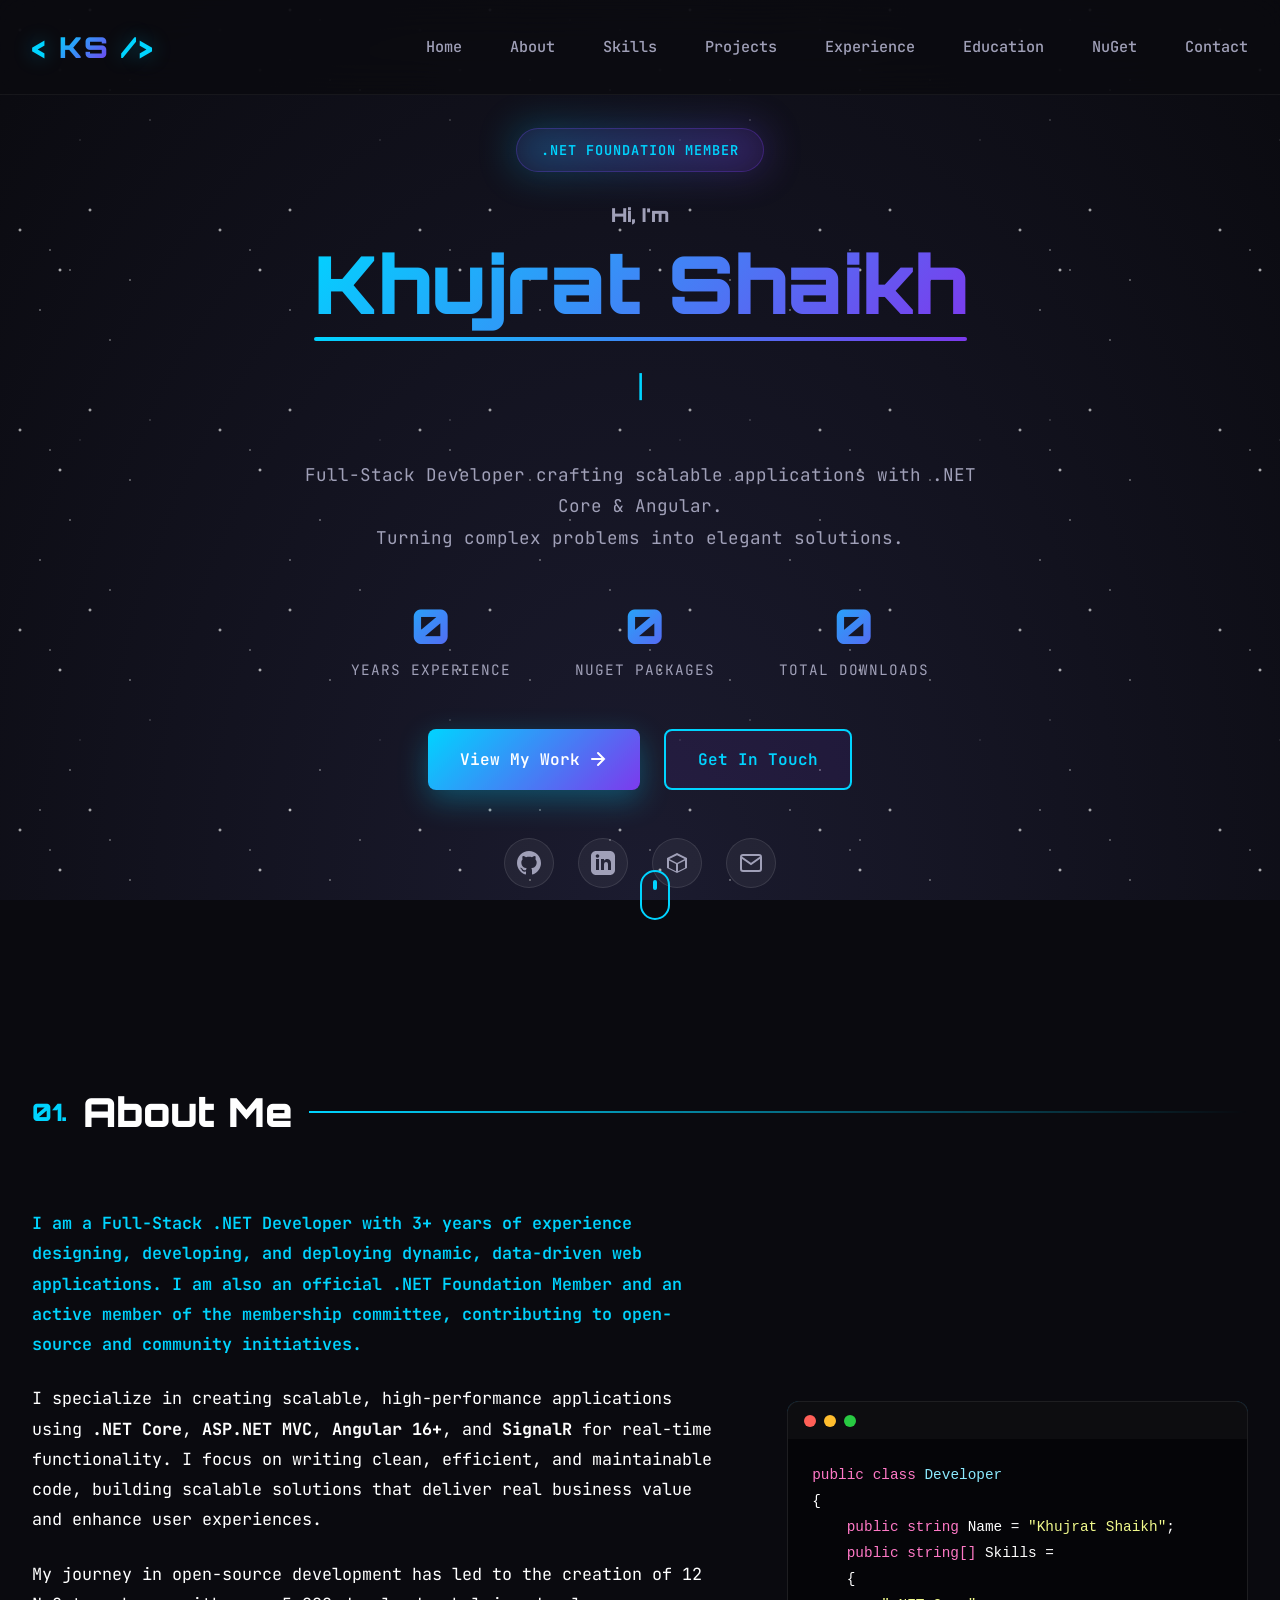
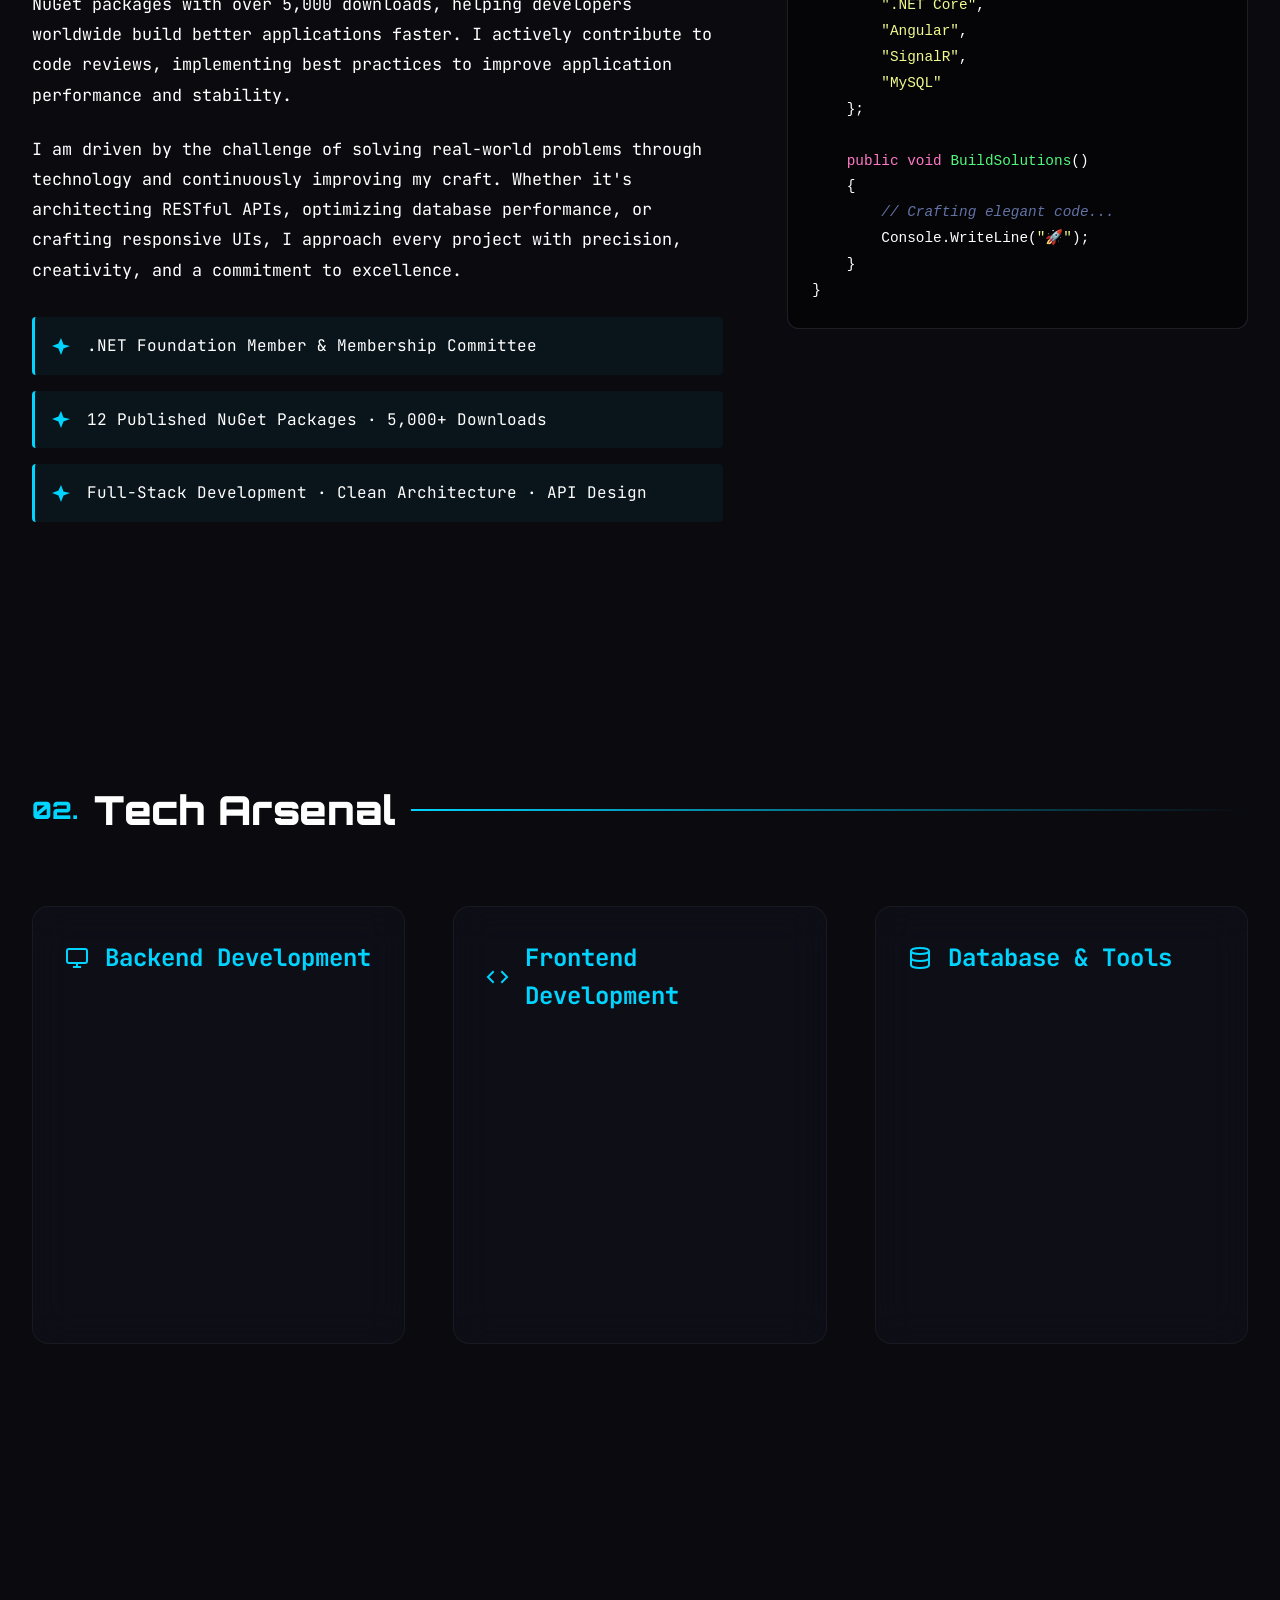
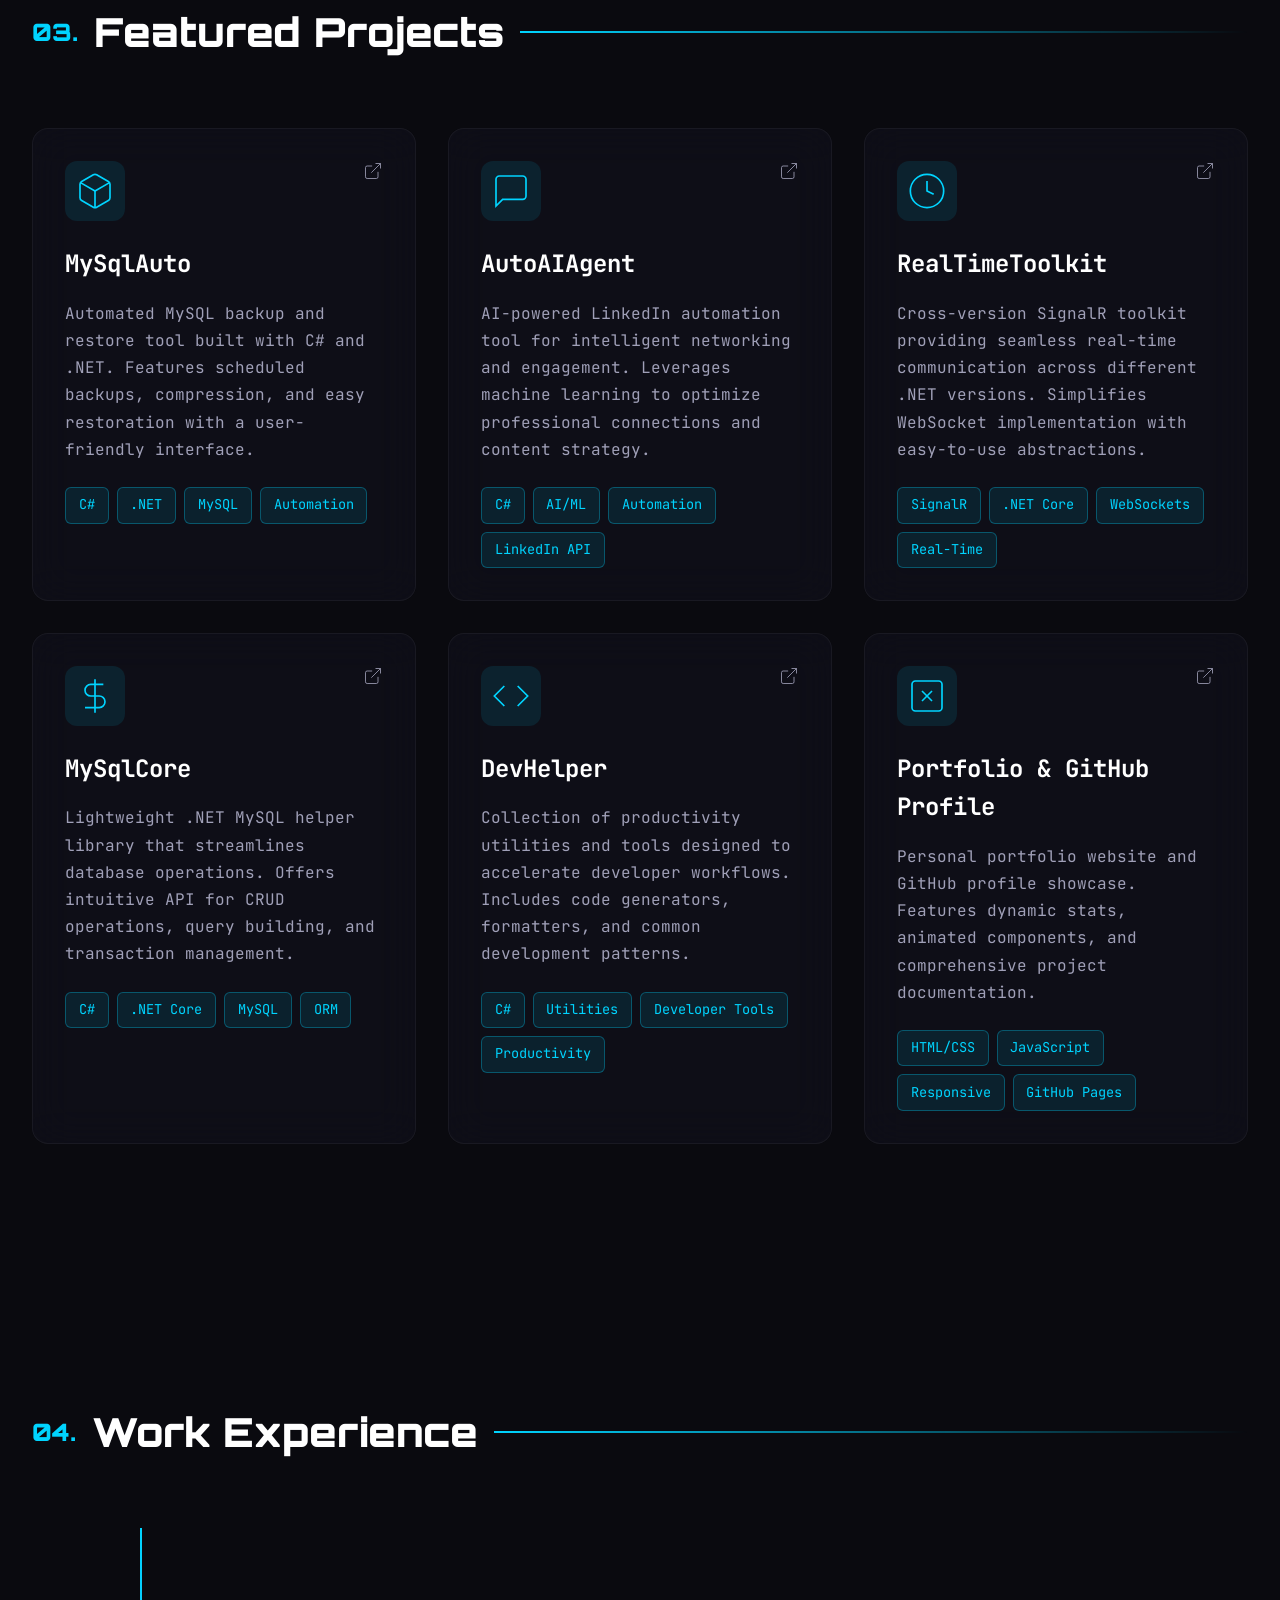
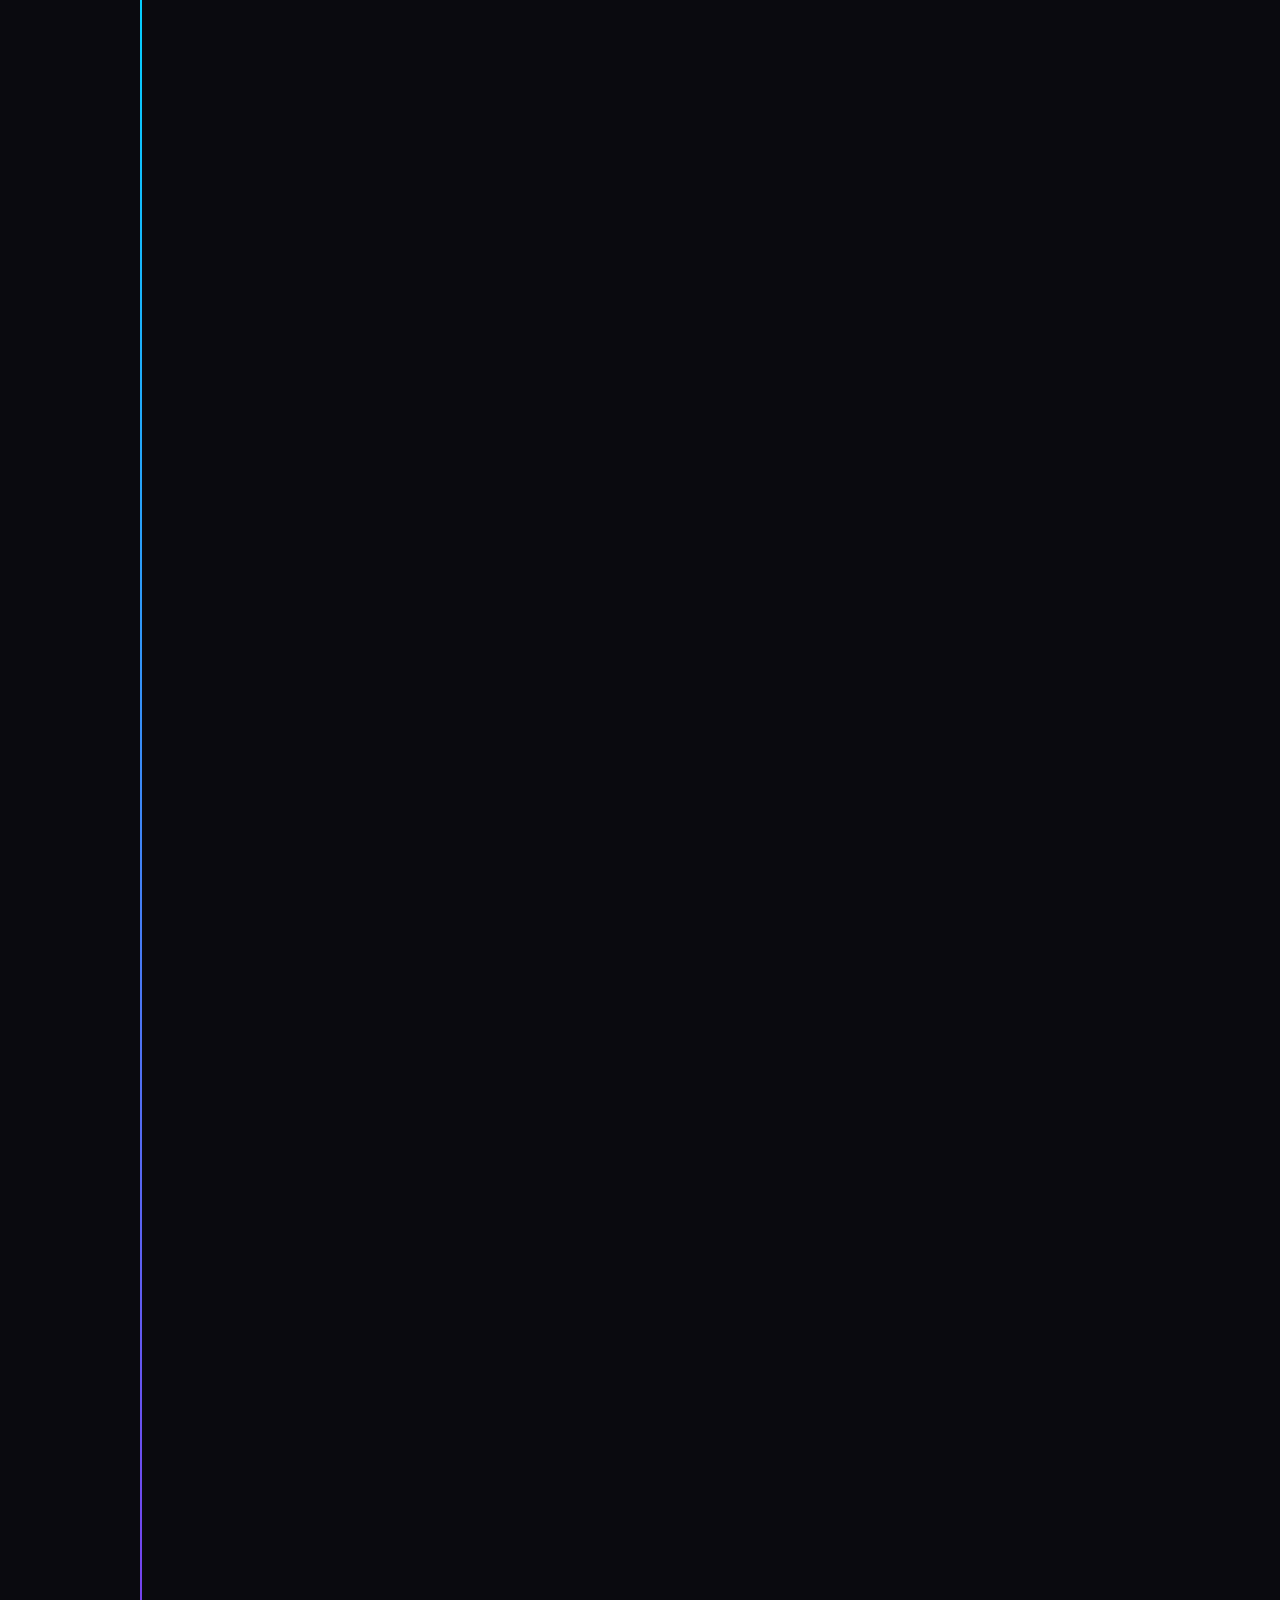
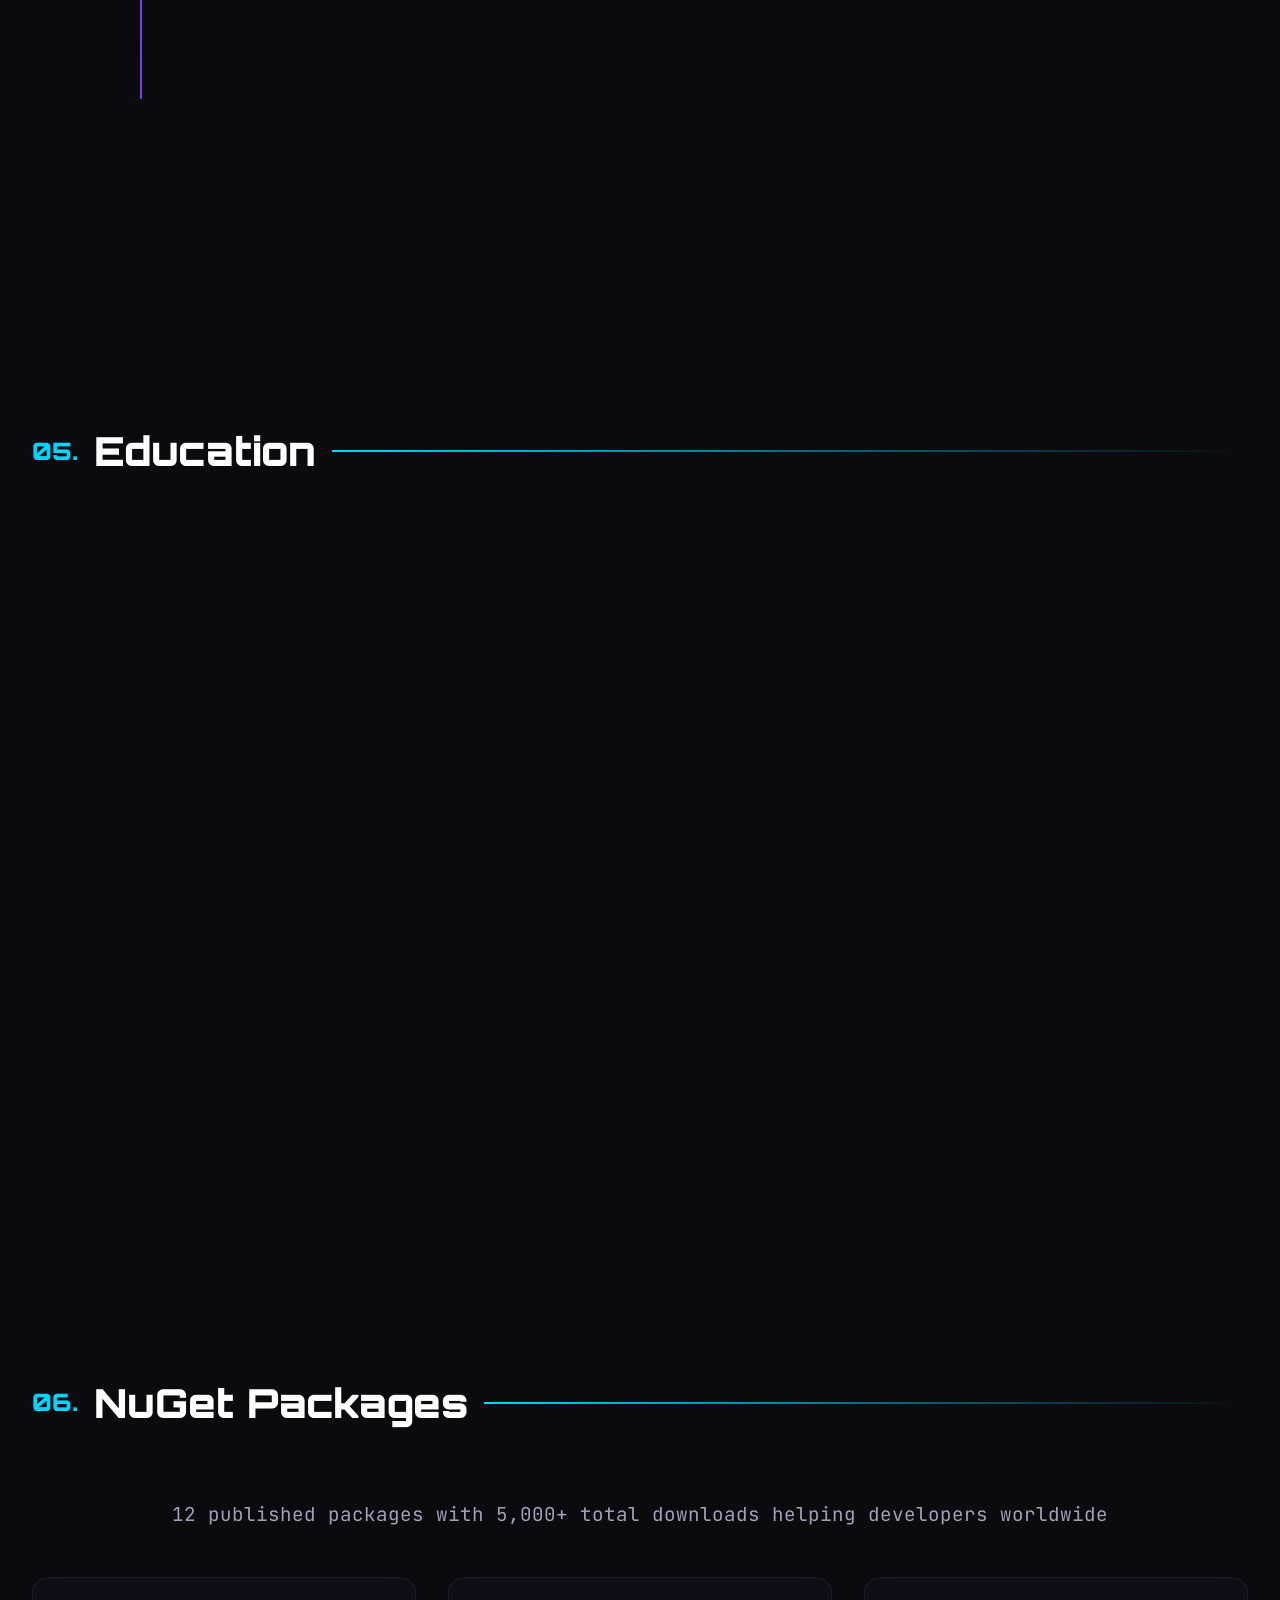
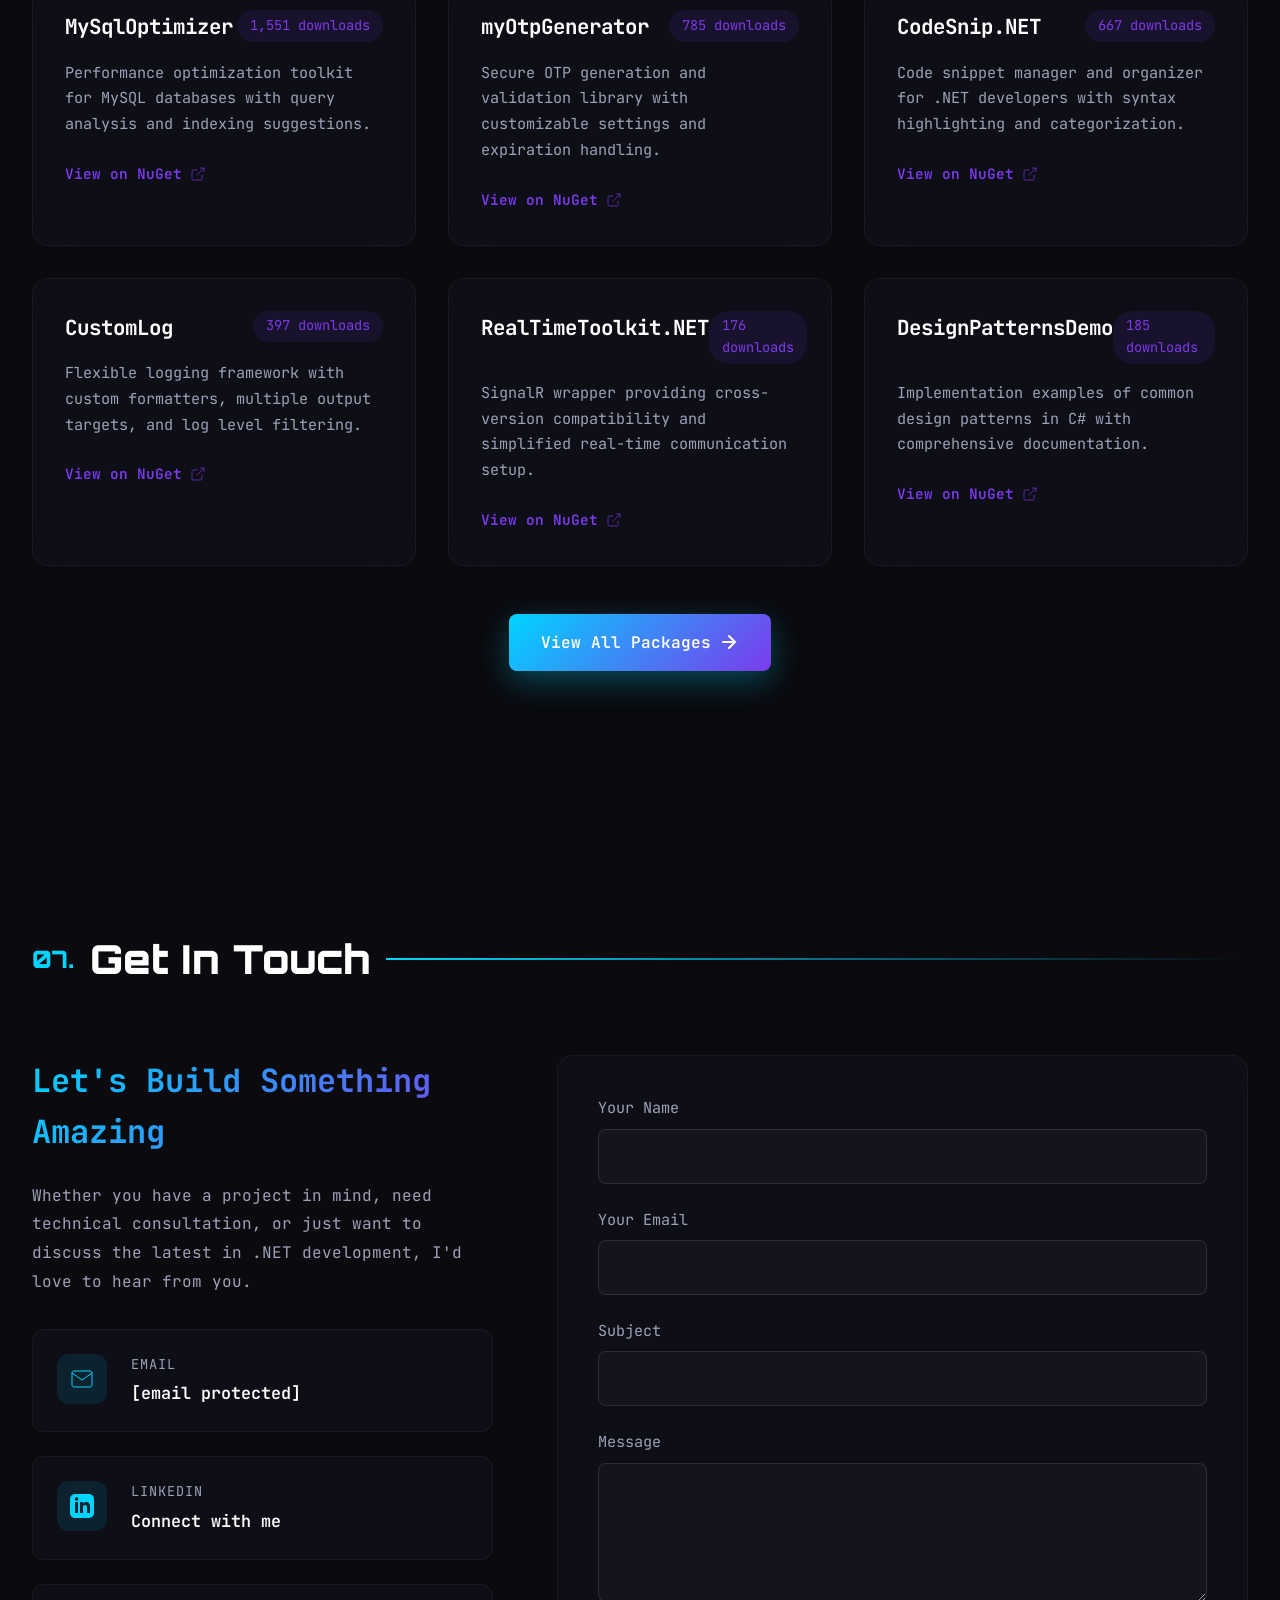
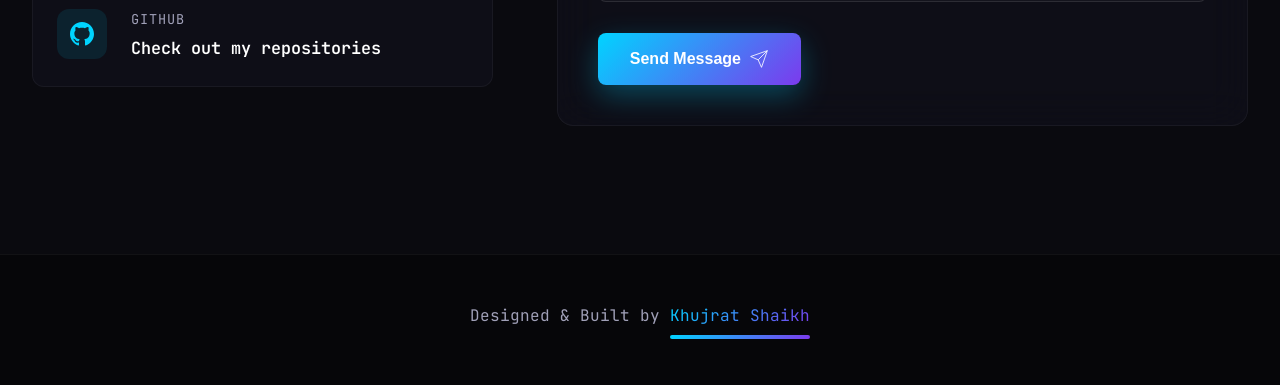
==== index.html @ cc2c8eae "Add files via upload" ====
<!DOCTYPE html>
<html lang="en">
<head>
    <meta charset="UTF-8">
    <meta name="viewport" content="width=device-width, initial-scale=1.0">
    <title>Khujrat Shaikh | .NET Full-Stack Developer</title>
    <meta name="description" content="Official .NET Foundation Member | Full-Stack Developer specializing in .NET Core, Angular, and Real-Time Applications">
    <link rel="preconnect" href="https://fonts.googleapis.com">
    <link rel="preconnect" href="https://fonts.gstatic.com" crossorigin>
    <link href="https://fonts.googleapis.com/css2?family=Orbitron:wght@400;600;700;900&family=JetBrains+Mono:wght@300;400;500;600&display=swap" rel="stylesheet">
    <link rel="stylesheet" href="styles.css">
</head>
<body>
    <!-- Animated Background -->
    <div class="cosmic-bg">
        <div class="stars"></div>
        <div class="stars2"></div>
        <div class="stars3"></div>
        <canvas id="gridCanvas"></canvas>
    </div>

    <!-- Navigation -->
    <nav class="navbar" id="navbar">
        <div class="nav-container">
            <div class="logo">
                <span class="logo-bracket">&lt;</span>
                <span class="logo-text">KS</span>
                <span class="logo-bracket">/&gt;</span>
            </div>
            <ul class="nav-menu" id="navMenu">
                <li><a href="#home" class="nav-link">Home</a></li>
                <li><a href="#about" class="nav-link">About</a></li>
                <li><a href="#skills" class="nav-link">Skills</a></li>
                <li><a href="#projects" class="nav-link">Projects</a></li>
                <li><a href="#experience" class="nav-link">Experience</a></li>
                <li><a href="#education" class="nav-link">Education</a></li>
                <li><a href="#packages" class="nav-link">NuGet</a></li>
                <li><a href="#contact" class="nav-link">Contact</a></li>
            </ul>
            <div class="hamburger" id="hamburger">
                <span></span>
                <span></span>
                <span></span>
            </div>
        </div>
    </nav>

    <!-- Hero Section -->
    <section id="home" class="hero">
        <div class="hero-content">
            <div class="hero-badge">
                <div class="badge-glow"></div>
                <span>.NET Foundation Member</span>
            </div>
            <h1 class="hero-title">
                <span class="greeting">Hi, I'm</span>
                <span class="name-wrapper">
                    <span class="gradient-text">Khujrat Shaikh</span>
                </span>
            </h1>
            <div class="typing-wrapper">
                <h2 class="hero-subtitle">
                    <span class="typed-text"></span>
                    <span class="cursor">|</span>
                </h2>
            </div>
            <p class="hero-description">
                Full-Stack Developer crafting scalable applications with .NET Core & Angular.
                <br>Turning complex problems into elegant solutions.
            </p>
            <div class="hero-stats">
                <div class="stat-item">
                    <div class="stat-number" data-target="3">0</div>
                    <div class="stat-label">Years Experience</div>
                </div>
                <div class="stat-item">
                    <div class="stat-number" data-target="12">0</div>
                    <div class="stat-label">NuGet Packages</div>
                </div>
                <div class="stat-item">
                    <div class="stat-number" data-target="5000">0</div>
                    <div class="stat-label">Total Downloads</div>
                </div>
            </div>
            <div class="hero-cta">
                <a href="#projects" class="btn btn-primary">
                    <span>View My Work</span>
                    <svg width="20" height="20" viewBox="0 0 20 20" fill="none">
                        <path d="M4 10h12M10 4l6 6-6 6" stroke="currentColor" stroke-width="2" stroke-linecap="round"/>
                    </svg>
                </a>
                <a href="#contact" class="btn btn-secondary">
                    <span>Get In Touch</span>
                </a>
            </div>
            <div class="social-links">
                <a href="https://github.com/khujrat17" target="_blank" class="social-icon" aria-label="GitHub">
                    <svg width="24" height="24" viewBox="0 0 24 24" fill="currentColor">
                        <path d="M12 0c-6.626 0-12 5.373-12 12 0 5.302 3.438 9.8 8.207 11.387.599.111.793-.261.793-.577v-2.234c-3.338.726-4.033-1.416-4.033-1.416-.546-1.387-1.333-1.756-1.333-1.756-1.089-.745.083-.729.083-.729 1.205.084 1.839 1.237 1.839 1.237 1.07 1.834 2.807 1.304 3.492.997.107-.775.418-1.305.762-1.604-2.665-.305-5.467-1.334-5.467-5.931 0-1.311.469-2.381 1.236-3.221-.124-.303-.535-1.524.117-3.176 0 0 1.008-.322 3.301 1.23.957-.266 1.983-.399 3.003-.404 1.02.005 2.047.138 3.006.404 2.291-1.552 3.297-1.23 3.297-1.23.653 1.653.242 2.874.118 3.176.77.84 1.235 1.911 1.235 3.221 0 4.609-2.807 5.624-5.479 5.921.43.372.823 1.102.823 2.222v3.293c0 .319.192.694.801.576 4.765-1.589 8.199-6.086 8.199-11.386 0-6.627-5.373-12-12-12z"/>
                    </svg>
                </a>
                <a href="https://www.linkedin.com/in/khujrat-shaikh-8823a5203/" target="_blank" class="social-icon" aria-label="LinkedIn">
                    <svg width="24" height="24" viewBox="0 0 24 24" fill="currentColor">
                        <path d="M19 0h-14c-2.761 0-5 2.239-5 5v14c0 2.761 2.239 5 5 5h14c2.762 0 5-2.239 5-5v-14c0-2.761-2.238-5-5-5zm-11 19h-3v-11h3v11zm-1.5-12.268c-.966 0-1.75-.79-1.75-1.764s.784-1.764 1.75-1.764 1.75.79 1.75 1.764-.783 1.764-1.75 1.764zm13.5 12.268h-3v-5.604c0-3.368-4-3.113-4 0v5.604h-3v-11h3v1.765c1.396-2.586 7-2.777 7 2.476v6.759z"/>
                    </svg>
                </a>
                <a href="https://www.nuget.org/profiles/Khujrat17" target="_blank" class="social-icon" aria-label="NuGet">
                    <svg width="24" height="24" viewBox="0 0 24 24" fill="currentColor">
                        <path d="M12 2L2 7v10l10 5 10-5V7L12 2zm0 2.18l7.7 3.85L12 11.88 4.3 8.03 12 4.18zM4 9.47l7 3.5v7.36l-7-3.5V9.47zm9 10.86v-7.36l7-3.5v7.36l-7 3.5z"/>
                    </svg>
                </a>
                <a href="/cdn-cgi/l/email-protection#63080b1609110217100b020a080b52515b5723040e020a0f4d000c0e" class="social-icon" aria-label="Email">
                    <svg width="24" height="24" viewBox="0 0 24 24" fill="none" stroke="currentColor" stroke-width="2">
                        <path d="M4 4h16c1.1 0 2 .9 2 2v12c0 1.1-.9 2-2 2H4c-1.1 0-2-.9-2-2V6c0-1.1.9-2 2-2z"/>
                        <polyline points="22,6 12,13 2,6"/>
                    </svg>
                </a>
            </div>
        </div>
        <div class="scroll-indicator">
            <div class="mouse">
                <div class="wheel"></div>
            </div>
        </div>
    </section>

    <!-- About Section -->
    <section id="about" class="about">
        <div class="container">
            <h2 class="section-title">
                <span class="title-number">01.</span>
                <span class="title-text">About Me</span>
                <span class="title-line"></span>
            </h2>
            <div class="about-content">
                <div class="about-text">
                    <p class="highlight-text">
                        I am a Full-Stack .NET Developer with 3+ years of experience designing, developing, 
                        and deploying dynamic, data-driven web applications. I am also an official .NET Foundation Member 
                        and an active member of the membership committee, contributing to open-source and community initiatives.
                    </p>
                    <p>
                        I specialize in creating scalable, high-performance applications using <strong>.NET Core</strong>, 
                        <strong>ASP.NET MVC</strong>, <strong>Angular 16+</strong>, and <strong>SignalR</strong> for real-time functionality. 
                        I focus on writing clean, efficient, and maintainable code, building scalable solutions that deliver 
                        real business value and enhance user experiences.
                    </p>
                    <p>
                        My journey in open-source development has led to the creation of 12 NuGet packages with over 5,000 downloads, 
                        helping developers worldwide build better applications faster. I actively contribute to code reviews, 
                        implementing best practices to improve application performance and stability.
                    </p>
                    <p>
                        I am driven by the challenge of solving real-world problems through technology and continuously improving my craft. 
                        Whether it's architecting RESTful APIs, optimizing database performance, or crafting responsive UIs, 
                        I approach every project with precision, creativity, and a commitment to excellence.
                    </p>
                    <div class="about-highlights">
                        <div class="highlight-item">
                            <svg width="20" height="20" viewBox="0 0 20 20" fill="none">
                                <path d="M10 2l2.5 6.5L19 10l-6.5 2.5L10 19l-2.5-6.5L1 10l6.5-2.5L10 2z" fill="currentColor"/>
                            </svg>
                            <span>.NET Foundation Member & Membership Committee</span>
                        </div>
                        <div class="highlight-item">
                            <svg width="20" height="20" viewBox="0 0 20 20" fill="none">
                                <path d="M10 2l2.5 6.5L19 10l-6.5 2.5L10 19l-2.5-6.5L1 10l6.5-2.5L10 2z" fill="currentColor"/>
                            </svg>
                            <span>12 Published NuGet Packages · 5,000+ Downloads</span>
                        </div>
                        <div class="highlight-item">
                            <svg width="20" height="20" viewBox="0 0 20 20" fill="none">
                                <path d="M10 2l2.5 6.5L19 10l-6.5 2.5L10 19l-2.5-6.5L1 10l6.5-2.5L10 2z" fill="currentColor"/>
                            </svg>
                            <span>Full-Stack Development · Clean Architecture · API Design</span>
                        </div>
                    </div>
                </div>
                <div class="about-image">
                    <div class="image-wrapper">
                        <div class="image-glow"></div>
                        <div class="code-snippet">
                            <div class="code-header">
                                <span class="code-dot red"></span>
                                <span class="code-dot yellow"></span>
                                <span class="code-dot green"></span>
                            </div>
                            <pre class="code-content"><code><span class="code-keyword">public class</span> <span class="code-class">Developer</span>
{
    <span class="code-keyword">public string</span> Name = <span class="code-string">"Khujrat Shaikh"</span>;
    <span class="code-keyword">public string[]</span> Skills = 
    {
        <span class="code-string">".NET Core"</span>,
        <span class="code-string">"Angular"</span>,
        <span class="code-string">"SignalR"</span>,
        <span class="code-string">"MySQL"</span>
    };
    
    <span class="code-keyword">public void</span> <span class="code-method">BuildSolutions</span>()
    {
        <span class="code-comment">// Crafting elegant code...</span>
        Console.WriteLine(<span class="code-string">"🚀"</span>);
    }
}</code></pre>
                        </div>
                    </div>
                </div>
            </div>
        </div>
    </section>

    <!-- Skills Section -->
    <section id="skills" class="skills">
        <div class="container">
            <h2 class="section-title">
                <span class="title-number">02.</span>
                <span class="title-text">Tech Arsenal</span>
                <span class="title-line"></span>
            </h2>
            <div class="skills-grid">
                <div class="skill-category" data-category="backend">
                    <h3 class="category-title">
                        <svg width="24" height="24" viewBox="0 0 24 24" fill="none" stroke="currentColor">
                            <rect x="2" y="3" width="20" height="14" rx="2" ry="2"/>
                            <line x1="8" y1="21" x2="16" y2="21"/>
                            <line x1="12" y1="17" x2="12" y2="21"/>
                        </svg>
                        Backend Development
                    </h3>
                    <div class="skills-list">
                        <div class="skill-item" data-level="95">
                            <div class="skill-info">
                                <span class="skill-name">C# / .NET Core</span>
                                <span class="skill-percent">95%</span>
                            </div>
                            <div class="skill-bar">
                                <div class="skill-progress"></div>
                            </div>
                        </div>
                        <div class="skill-item" data-level="90">
                            <div class="skill-info">
                                <span class="skill-name">ASP.NET Core Web API</span>
                                <span class="skill-percent">90%</span>
                            </div>
                            <div class="skill-bar">
                                <div class="skill-progress"></div>
                            </div>
                        </div>
                        <div class="skill-item" data-level="88">
                            <div class="skill-info">
                                <span class="skill-name">SignalR (Real-Time)</span>
                                <span class="skill-percent">88%</span>
                            </div>
                            <div class="skill-bar">
                                <div class="skill-progress"></div>
                            </div>
                        </div>
                        <div class="skill-item" data-level="85">
                            <div class="skill-info">
                                <span class="skill-name">Entity Framework Core</span>
                                <span class="skill-percent">85%</span>
                            </div>
                            <div class="skill-bar">
                                <div class="skill-progress"></div>
                            </div>
                        </div>
                    </div>
                </div>

                <div class="skill-category" data-category="frontend">
                    <h3 class="category-title">
                        <svg width="24" height="24" viewBox="0 0 24 24" fill="none" stroke="currentColor">
                            <polyline points="16 18 22 12 16 6"/>
                            <polyline points="8 6 2 12 8 18"/>
                        </svg>
                        Frontend Development
                    </h3>
                    <div class="skills-list">
                        <div class="skill-item" data-level="92">
                            <div class="skill-info">
                                <span class="skill-name">Angular 16+</span>
                                <span class="skill-percent">92%</span>
                            </div>
                            <div class="skill-bar">
                                <div class="skill-progress"></div>
                            </div>
                        </div>
                        <div class="skill-item" data-level="90">
                            <div class="skill-info">
                                <span class="skill-name">TypeScript / JavaScript</span>
                                <span class="skill-percent">90%</span>
                            </div>
                            <div class="skill-bar">
                                <div class="skill-progress"></div>
                            </div>
                        </div>
                        <div class="skill-item" data-level="88">
                            <div class="skill-info">
                                <span class="skill-name">HTML5 / CSS3 / SCSS</span>
                                <span class="skill-percent">88%</span>
                            </div>
                            <div class="skill-bar">
                                <div class="skill-progress"></div>
                            </div>
                        </div>
                        <div class="skill-item" data-level="85">
                            <div class="skill-info">
                                <span class="skill-name">Bootstrap / Responsive Design</span>
                                <span class="skill-percent">85%</span>
                            </div>
                            <div class="skill-bar">
                                <div class="skill-progress"></div>
                            </div>
                        </div>
                    </div>
                </div>

                <div class="skill-category" data-category="database">
                    <h3 class="category-title">
                        <svg width="24" height="24" viewBox="0 0 24 24" fill="none" stroke="currentColor">
                            <ellipse cx="12" cy="5" rx="9" ry="3"/>
                            <path d="M21 12c0 1.66-4 3-9 3s-9-1.34-9-3"/>
                            <path d="M3 5v14c0 1.66 4 3 9 3s9-1.34 9-3V5"/>
                        </svg>
                        Database & Tools
                    </h3>
                    <div class="skills-list">
                        <div class="skill-item" data-level="90">
                            <div class="skill-info">
                                <span class="skill-name">MySQL / SQL Server</span>
                                <span class="skill-percent">90%</span>
                            </div>
                            <div class="skill-bar">
                                <div class="skill-progress"></div>
                            </div>
                        </div>
                        <div class="skill-item" data-level="85">
                            <div class="skill-info">
                                <span class="skill-name">Git / GitHub</span>
                                <span class="skill-percent">85%</span>
                            </div>
                            <div class="skill-bar">
                                <div class="skill-progress"></div>
                            </div>
                        </div>
                        <div class="skill-item" data-level="82">
                            <div class="skill-info">
                                <span class="skill-name">RESTful API Design</span>
                                <span class="skill-percent">82%</span>
                            </div>
                            <div class="skill-bar">
                                <div class="skill-progress"></div>
                            </div>
                        </div>
                        <div class="skill-item" data-level="80">
                            <div class="skill-info">
                                <span class="skill-name">Postman / API Testing</span>
                                <span class="skill-percent">80%</span>
                            </div>
                            <div class="skill-bar">
                                <div class="skill-progress"></div>
                            </div>
                        </div>
                    </div>
                </div>
            </div>
        </div>
    </section>

    <!-- Projects Section -->
    <section id="projects" class="projects">
        <div class="container">
            <h2 class="section-title">
                <span class="title-number">03.</span>
                <span class="title-text">Featured Projects</span>
                <span class="title-line"></span>
            </h2>
            <div class="projects-grid">
                <!-- Project 1 -->
                <div class="project-card">
                    <div class="project-header">
                        <div class="project-icon">
                            <svg width="40" height="40" viewBox="0 0 24 24" fill="none" stroke="currentColor">
                                <path d="M21 16V8a2 2 0 0 0-1-1.73l-7-4a2 2 0 0 0-2 0l-7 4A2 2 0 0 0 3 8v8a2 2 0 0 0 1 1.73l7 4a2 2 0 0 0 2 0l7-4A2 2 0 0 0 21 16z"/>
                                <polyline points="3.27 6.96 12 12.01 20.73 6.96"/>
                                <line x1="12" y1="22.08" x2="12" y2="12"/>
                            </svg>
                        </div>
                        <a href="https://github.com/khujrat17/MySqlAuto" target="_blank" class="project-link">
                            <svg width="20" height="20" viewBox="0 0 24 24" fill="none" stroke="currentColor">
                                <path d="M18 13v6a2 2 0 0 1-2 2H5a2 2 0 0 1-2-2V8a2 2 0 0 1 2-2h6"/>
                                <polyline points="15 3 21 3 21 9"/>
                                <line x1="10" y1="14" x2="21" y2="3"/>
                            </svg>
                        </a>
                    </div>
                    <h3 class="project-title">MySqlAuto</h3>
                    <p class="project-description">
                        Automated MySQL backup and restore tool built with C# and .NET. 
                        Features scheduled backups, compression, and easy restoration with a user-friendly interface.
                    </p>
                    <div class="project-tags">
                        <span class="tag">C#</span>
                        <span class="tag">.NET</span>
                        <span class="tag">MySQL</span>
                        <span class="tag">Automation</span>
                    </div>
                </div>

                <!-- Project 2 -->
                <div class="project-card">
                    <div class="project-header">
                        <div class="project-icon">
                            <svg width="40" height="40" viewBox="0 0 24 24" fill="none" stroke="currentColor">
                                <path d="M21 15a2 2 0 0 1-2 2H7l-4 4V5a2 2 0 0 1 2-2h14a2 2 0 0 1 2 2z"/>
                            </svg>
                        </div>
                        <a href="https://github.com/khujrat17/AutoAIAgent" target="_blank" class="project-link">
                            <svg width="20" height="20" viewBox="0 0 24 24" fill="none" stroke="currentColor">
                                <path d="M18 13v6a2 2 0 0 1-2 2H5a2 2 0 0 1-2-2V8a2 2 0 0 1 2-2h6"/>
                                <polyline points="15 3 21 3 21 9"/>
                                <line x1="10" y1="14" x2="21" y2="3"/>
                            </svg>
                        </a>
                    </div>
                    <h3 class="project-title">AutoAIAgent</h3>
                    <p class="project-description">
                        AI-powered LinkedIn automation tool for intelligent networking and engagement. 
                        Leverages machine learning to optimize professional connections and content strategy.
                    </p>
                    <div class="project-tags">
                        <span class="tag">C#</span>
                        <span class="tag">AI/ML</span>
                        <span class="tag">Automation</span>
                        <span class="tag">LinkedIn API</span>
                    </div>
                </div>

                <!-- Project 3 -->
                <div class="project-card">
                    <div class="project-header">
                        <div class="project-icon">
                            <svg width="40" height="40" viewBox="0 0 24 24" fill="none" stroke="currentColor">
                                <circle cx="12" cy="12" r="10"/>
                                <polyline points="12 6 12 12 16 14"/>
                            </svg>
                        </div>
                        <a href="https://github.com/khujrat17/RealTimeToolkit" target="_blank" class="project-link">
                            <svg width="20" height="20" viewBox="0 0 24 24" fill="none" stroke="currentColor">
                                <path d="M18 13v6a2 2 0 0 1-2 2H5a2 2 0 0 1-2-2V8a2 2 0 0 1 2-2h6"/>
                                <polyline points="15 3 21 3 21 9"/>
                                <line x1="10" y1="14" x2="21" y2="3"/>
                            </svg>
                        </a>
                    </div>
                    <h3 class="project-title">RealTimeToolkit</h3>
                    <p class="project-description">
                        Cross-version SignalR toolkit providing seamless real-time communication across different .NET versions. 
                        Simplifies WebSocket implementation with easy-to-use abstractions.
                    </p>
                    <div class="project-tags">
                        <span class="tag">SignalR</span>
                        <span class="tag">.NET Core</span>
                        <span class="tag">WebSockets</span>
                        <span class="tag">Real-Time</span>
                    </div>
                </div>

                <!-- Project 4 -->
                <div class="project-card">
                    <div class="project-header">
                        <div class="project-icon">
                            <svg width="40" height="40" viewBox="0 0 24 24" fill="none" stroke="currentColor">
                                <path d="M12 2v20M17 5H9.5a3.5 3.5 0 0 0 0 7h5a3.5 3.5 0 0 1 0 7H6"/>
                            </svg>
                        </div>
                        <a href="https://github.com/khujrat17/MySqlCore" target="_blank" class="project-link">
                            <svg width="20" height="20" viewBox="0 0 24 24" fill="none" stroke="currentColor">
                                <path d="M18 13v6a2 2 0 0 1-2 2H5a2 2 0 0 1-2-2V8a2 2 0 0 1 2-2h6"/>
                                <polyline points="15 3 21 3 21 9"/>
                                <line x1="10" y1="14" x2="21" y2="3"/>
                            </svg>
                        </a>
                    </div>
                    <h3 class="project-title">MySqlCore</h3>
                    <p class="project-description">
                        Lightweight .NET MySQL helper library that streamlines database operations. 
                        Offers intuitive API for CRUD operations, query building, and transaction management.
                    </p>
                    <div class="project-tags">
                        <span class="tag">C#</span>
                        <span class="tag">.NET Core</span>
                        <span class="tag">MySQL</span>
                        <span class="tag">ORM</span>
                    </div>
                </div>

                <!-- Project 5 -->
                <div class="project-card">
                    <div class="project-header">
                        <div class="project-icon">
                            <svg width="40" height="40" viewBox="0 0 24 24" fill="none" stroke="currentColor">
                                <polyline points="16 18 22 12 16 6"/>
                                <polyline points="8 6 2 12 8 18"/>
                            </svg>
                        </div>
                        <a href="https://github.com/khujrat17/DevHelper" target="_blank" class="project-link">
                            <svg width="20" height="20" viewBox="0 0 24 24" fill="none" stroke="currentColor">
                                <path d="M18 13v6a2 2 0 0 1-2 2H5a2 2 0 0 1-2-2V8a2 2 0 0 1 2-2h6"/>
                                <polyline points="15 3 21 3 21 9"/>
                                <line x1="10" y1="14" x2="21" y2="3"/>
                            </svg>
                        </a>
                    </div>
                    <h3 class="project-title">DevHelper</h3>
                    <p class="project-description">
                        Collection of productivity utilities and tools designed to accelerate developer workflows. 
                        Includes code generators, formatters, and common development patterns.
                    </p>
                    <div class="project-tags">
                        <span class="tag">C#</span>
                        <span class="tag">Utilities</span>
                        <span class="tag">Developer Tools</span>
                        <span class="tag">Productivity</span>
                    </div>
                </div>

                <!-- Project 6 -->
                <div class="project-card">
                    <div class="project-header">
                        <div class="project-icon">
                            <svg width="40" height="40" viewBox="0 0 24 24" fill="none" stroke="currentColor">
                                <rect x="3" y="3" width="18" height="18" rx="2" ry="2"/>
                                <line x1="9" y1="9" x2="15" y2="15"/>
                                <line x1="15" y1="9" x2="9" y2="15"/>
                            </svg>
                        </div>
                        <a href="https://github.com/khujrat17/khujrat17" target="_blank" class="project-link">
                            <svg width="20" height="20" viewBox="0 0 24 24" fill="none" stroke="currentColor">
                                <path d="M18 13v6a2 2 0 0 1-2 2H5a2 2 0 0 1-2-2V8a2 2 0 0 1 2-2h6"/>
                                <polyline points="15 3 21 3 21 9"/>
                                <line x1="10" y1="14" x2="21" y2="3"/>
                            </svg>
                        </a>
                    </div>
                    <h3 class="project-title">Portfolio & GitHub Profile</h3>
                    <p class="project-description">
                        Personal portfolio website and GitHub profile showcase. 
                        Features dynamic stats, animated components, and comprehensive project documentation.
                    </p>
                    <div class="project-tags">
                        <span class="tag">HTML/CSS</span>
                        <span class="tag">JavaScript</span>
                        <span class="tag">Responsive</span>
                        <span class="tag">GitHub Pages</span>
                    </div>
                </div>
            </div>
        </div>
    </section>

    <!-- Experience Section -->
    <section id="experience" class="experience">
        <div class="container">
            <h2 class="section-title">
                <span class="title-number">04.</span>
                <span class="title-text">Work Experience</span>
                <span class="title-line"></span>
            </h2>
            <div class="timeline">
                <!-- Experience 1 -->
                <div class="timeline-item">
                    <div class="timeline-dot"></div>
                    <div class="timeline-content">
                        <div class="timeline-header">
                            <div>
                                <h3 class="company-name">Net Protector Antivirus</h3>
                                <p class="company-location">
                                    <svg width="16" height="16" viewBox="0 0 24 24" fill="none" stroke="currentColor">
                                        <path d="M21 10c0 7-9 13-9 13s-9-6-9-13a9 9 0 0 1 18 0z"/>
                                        <circle cx="12" cy="10" r="3"/>
                                    </svg>
                                    Pune, Maharashtra, India · On-site
                                </p>
                            </div>
                            <div class="timeline-duration">2 yrs 5 mos</div>
                        </div>
                        
                        <!-- Role 1 -->
                        <div class="role-item">
                            <div class="role-header">
                                <h4 class="role-title">Software Engineer</h4>
                                <span class="role-date">Apr 2024 - Present · 1 yr 11 mos</span>
                            </div>
                            <p class="role-description">
                                Leading full-stack development initiatives, architecting scalable web applications using .NET Core and Angular. 
                                Implementing RESTful APIs, optimizing database performance, and ensuring code quality through rigorous reviews.
                            </p>
                            <div class="role-skills">
                                <span class="skill-tag">AJAX</span>
                                <span class="skill-tag">ADO.NET</span>
                                <span class="skill-tag">ASP.NET Core</span>
                                <span class="skill-tag">Web API</span>
                                <span class="skill-tag">Entity Framework</span>
                                <span class="skill-tag">Angular</span>
                                <span class="skill-tag">SQL Server</span>
                                <span class="skill-tag">C#</span>
                                <span class="skill-tag">SignalR</span>
                                <span class="skill-tag">Bootstrap</span>
                                <span class="skill-tag">jQuery</span>
                                <span class="skill-tag">Git</span>
                                <span class="skill-tag">Clean Architecture</span>
                            </div>
                        </div>

                        <!-- Role 2 -->
                        <div class="role-item">
                            <div class="role-header">
                                <h4 class="role-title">Trainee Engineer</h4>
                                <span class="role-date">Oct 2023 - Mar 2024 · 6 mos</span>
                            </div>
                            <p class="role-description">
                                Developed dynamic web applications using ASP.NET MVC and Entity Framework. 
                                Collaborated with senior developers on database design, API integration, and frontend implementation.
                            </p>
                            <div class="role-skills">
                                <span class="skill-tag">Entity Framework</span>
                                <span class="skill-tag">ASP.NET MVC</span>
                                <span class="skill-tag">C#</span>
                                <span class="skill-tag">SQL Server</span>
                                <span class="skill-tag">HTML/CSS</span>
                                <span class="skill-tag">JavaScript</span>
                                <span class="skill-tag">LINQ</span>
                                <span class="skill-tag">Web Forms</span>
                            </div>
                        </div>
                    </div>
                </div>

                <!-- Experience 2 -->
                <div class="timeline-item">
                    <div class="timeline-dot"></div>
                    <div class="timeline-content">
                        <div class="timeline-header">
                            <div>
                                <h3 class="company-name">Fadel Software Solutions Pvt Ltd</h3>
                                <p class="company-location">
                                    <svg width="16" height="16" viewBox="0 0 24 24" fill="none" stroke="currentColor">
                                        <path d="M21 10c0 7-9 13-9 13s-9-6-9-13a9 9 0 0 1 18 0z"/>
                                        <circle cx="12" cy="10" r="3"/>
                                    </svg>
                                    Hyderabad, Telangana, India · On-site
                                </p>
                            </div>
                            <div class="timeline-duration">6 mos</div>
                        </div>

                        <!-- Role 1 -->
                        <div class="role-item">
                            <div class="role-header">
                                <h4 class="role-title">Associate Software Engineer</h4>
                                <span class="role-date">Jan 2023 - May 2023 · 5 mos</span>
                            </div>
                            <p class="role-description">
                                Built and maintained enterprise web applications using ASP.NET and Entity Framework. 
                                Implemented database solutions with SQL Server and contributed to team code reviews.
                            </p>
                            <div class="role-skills">
                                <span class="skill-tag">ASP.NET</span>
                                <span class="skill-tag">Entity Framework</span>
                                <span class="skill-tag">C#</span>
                                <span class="skill-tag">SQL Server</span>
                                <span class="skill-tag">MVC</span>
                                <span class="skill-tag">jQuery</span>
                                <span class="skill-tag">Bootstrap</span>
                                <span class="skill-tag">Git</span>
                            </div>
                        </div>

                        <!-- Role 2 -->
                        <div class="role-item">
                            <div class="role-header">
                                <h4 class="role-title">.NET Developer</h4>
                                <span class="role-date">Dec 2022 - Jan 2023 · 2 mos</span>
                            </div>
                            <p class="role-description">
                                Developed web-based solutions and gained hands-on experience with .NET technologies, 
                                database management, and agile development practices.
                            </p>
                            <div class="role-skills">
                                <span class="skill-tag">ASP.NET</span>
                                <span class="skill-tag">C#</span>
                                <span class="skill-tag">SQL Server</span>
                                <span class="skill-tag">HTML/CSS</span>
                                <span class="skill-tag">JavaScript</span>
                            </div>
                        </div>
                    </div>
                </div>

                <!-- Experience 3 -->
                <div class="timeline-item">
                    <div class="timeline-dot"></div>
                    <div class="timeline-content">
                        <div class="timeline-header">
                            <div>
                                <h3 class="company-name">Naresh i Technologies</h3>
                                <p class="company-location">
                                    <svg width="16" height="16" viewBox="0 0 24 24" fill="none" stroke="currentColor">
                                        <path d="M21 10c0 7-9 13-9 13s-9-6-9-13a9 9 0 0 1 18 0z"/>
                                        <circle cx="12" cy="10" r="3"/>
                                    </svg>
                                    Hyderabad, Telangana, India · On-site
                                </p>
                            </div>
                            <div class="timeline-duration">7 mos</div>
                        </div>

                        <div class="role-item">
                            <div class="role-header">
                                <h4 class="role-title">Trainee Developer</h4>
                                <span class="role-date">Jun 2022 - Dec 2022 · 7 mos</span>
                            </div>
                            <p class="role-description">
                                Completed intensive training in Full-Stack .NET development, gaining proficiency in 
                                ASP.NET, MVC architecture, Entity Framework, and modern frontend technologies.
                            </p>
                            <div class="role-skills">
                                <span class="skill-tag">ASP.NET</span>
                                <span class="skill-tag">MVC</span>
                                <span class="skill-tag">C#</span>
                                <span class="skill-tag">Entity Framework</span>
                                <span class="skill-tag">SQL Server</span>
                                <span class="skill-tag">HTML/CSS</span>
                                <span class="skill-tag">JavaScript</span>
                                <span class="skill-tag">Bootstrap</span>
                                <span class="skill-tag">jQuery</span>
                                <span class="skill-tag">AJAX</span>
                            </div>
                        </div>
                    </div>
                </div>
            </div>
        </div>
    </section>

    <!-- Education Section -->
    <section id="education" class="education">
        <div class="container">
            <h2 class="section-title">
                <span class="title-number">05.</span>
                <span class="title-text">Education</span>
                <span class="title-line"></span>
            </h2>
            <div class="education-grid">
                <!-- Education 1 -->
                <div class="education-card">
                    <div class="education-icon">
                        <svg width="40" height="40" viewBox="0 0 24 24" fill="none" stroke="currentColor">
                            <path d="M22 10v6M2 10l10-5 10 5-10 5z"/>
                            <path d="M6 12v5c3 3 9 3 12 0v-5"/>
                        </svg>
                    </div>
                    <div class="education-content">
                        <h3 class="education-degree">Certified Course in Full Stack .NET Technology</h3>
                        <p class="education-field">Software Development</p>
                        <h4 class="education-institution">Naresh i Technologies, Hyderabad</h4>
                        <div class="education-details">
                            <span class="education-date">
                                <svg width="16" height="16" viewBox="0 0 24 24" fill="none" stroke="currentColor">
                                    <rect x="3" y="4" width="18" height="18" rx="2" ry="2"/>
                                    <line x1="16" y1="2" x2="16" y2="6"/>
                                    <line x1="8" y1="2" x2="8" y2="6"/>
                                    <line x1="3" y1="10" x2="21" y2="10"/>
                                </svg>
                                May 2022 – Dec 2022
                            </span>
                            <span class="education-grade">Grade: A</span>
                        </div>
                        <div class="education-skills">
                            <span class="skill-tag">Software Design</span>
                            <span class="skill-tag">ASP.NET</span>
                            <span class="skill-tag">MVC</span>
                            <span class="skill-tag">Entity Framework</span>
                            <span class="skill-tag">SQL Server</span>
                            <span class="skill-tag">Web API</span>
                            <span class="skill-tag">Angular</span>
                            <span class="skill-tag">Training</span>
                        </div>
                        <p class="education-description">
                            Comprehensive training program covering full-stack .NET development, including frontend and backend 
                            technologies, database management, and modern development practices.
                        </p>
                    </div>
                </div>

                <!-- Education 2 -->
                <div class="education-card">
                    <div class="education-icon">
                        <svg width="40" height="40" viewBox="0 0 24 24" fill="none" stroke="currentColor">
                            <path d="M22 10v6M2 10l10-5 10 5-10 5z"/>
                            <path d="M6 12v5c3 3 9 3 12 0v-5"/>
                        </svg>
                    </div>
                    <div class="education-content">
                        <h3 class="education-degree">Bachelor of Computer Applications (BCA)</h3>
                        <p class="education-field">Computer Science</p>
                        <h4 class="education-institution">Abhijit Kadam Institute of Management and Social Sciences, Solapur</h4>
                        <div class="education-details">
                            <span class="education-date">
                                <svg width="16" height="16" viewBox="0 0 24 24" fill="none" stroke="currentColor">
                                    <rect x="3" y="4" width="18" height="18" rx="2" ry="2"/>
                                    <line x1="16" y1="2" x2="16" y2="6"/>
                                    <line x1="8" y1="2" x2="8" y2="6"/>
                                    <line x1="3" y1="10" x2="21" y2="10"/>
                                </svg>
                                Jul 2019 – May 2022
                            </span>
                            <span class="education-grade">Grade: 8.88 CGPA</span>
                        </div>
                        <div class="education-skills">
                            <span class="skill-tag">Computer Science</span>
                            <span class="skill-tag">Programming</span>
                            <span class="skill-tag">Database Management</span>
                            <span class="skill-tag">Data Structures</span>
                            <span class="skill-tag">Algorithms</span>
                            <span class="skill-tag">Web Development</span>
                        </div>
                        <p class="education-description">
                            Strong foundation in computer science fundamentals, programming concepts, database management, 
                            and software development methodologies.
                        </p>
                    </div>
                </div>
            </div>
        </div>
    </section>

    <!-- NuGet Packages Section -->
    <section id="packages" class="packages">
        <div class="container">
            <h2 class="section-title">
                <span class="title-number">06.</span>
                <span class="title-text">NuGet Packages</span>
                <span class="title-line"></span>
            </h2>
            <p class="section-subtitle">12 published packages with 5,000+ total downloads helping developers worldwide</p>
            <div class="packages-grid">
                <div class="package-card">
                    <div class="package-header">
                        <h3 class="package-name">MySqlOptimizer</h3>
                        <div class="package-downloads">1,551 downloads</div>
                    </div>
                    <p class="package-description">Performance optimization toolkit for MySQL databases with query analysis and indexing suggestions.</p>
                    <a href="https://www.nuget.org/packages/MySqlOptimizer/" target="_blank" class="package-link">
                        <span>View on NuGet</span>
                        <svg width="16" height="16" viewBox="0 0 24 24" fill="none" stroke="currentColor">
                            <path d="M18 13v6a2 2 0 0 1-2 2H5a2 2 0 0 1-2-2V8a2 2 0 0 1 2-2h6"/>
                            <polyline points="15 3 21 3 21 9"/>
                            <line x1="10" y1="14" x2="21" y2="3"/>
                        </svg>
                    </a>
                </div>

                <div class="package-card">
                    <div class="package-header">
                        <h3 class="package-name">myOtpGenerator</h3>
                        <div class="package-downloads">785 downloads</div>
                    </div>
                    <p class="package-description">Secure OTP generation and validation library with customizable settings and expiration handling.</p>
                    <a href="https://www.nuget.org/packages/myOtpGenerator/" target="_blank" class="package-link">
                        <span>View on NuGet</span>
                        <svg width="16" height="16" viewBox="0 0 24 24" fill="none" stroke="currentColor">
                            <path d="M18 13v6a2 2 0 0 1-2 2H5a2 2 0 0 1-2-2V8a2 2 0 0 1 2-2h6"/>
                            <polyline points="15 3 21 3 21 9"/>
                            <line x1="10" y1="14" x2="21" y2="3"/>
                        </svg>
                    </a>
                </div>

                <div class="package-card">
                    <div class="package-header">
                        <h3 class="package-name">CodeSnip.NET</h3>
                        <div class="package-downloads">667 downloads</div>
                    </div>
                    <p class="package-description">Code snippet manager and organizer for .NET developers with syntax highlighting and categorization.</p>
                    <a href="https://www.nuget.org/packages/CodeSnip.NET/" target="_blank" class="package-link">
                        <span>View on NuGet</span>
                        <svg width="16" height="16" viewBox="0 0 24 24" fill="none" stroke="currentColor">
                            <path d="M18 13v6a2 2 0 0 1-2 2H5a2 2 0 0 1-2-2V8a2 2 0 0 1 2-2h6"/>
                            <polyline points="15 3 21 3 21 9"/>
                            <line x1="10" y1="14" x2="21" y2="3"/>
                        </svg>
                    </a>
                </div>

                <div class="package-card">
                    <div class="package-header">
                        <h3 class="package-name">CustomLog</h3>
                        <div class="package-downloads">397 downloads</div>
                    </div>
                    <p class="package-description">Flexible logging framework with custom formatters, multiple output targets, and log level filtering.</p>
                    <a href="https://www.nuget.org/packages/CustomLog/" target="_blank" class="package-link">
                        <span>View on NuGet</span>
                        <svg width="16" height="16" viewBox="0 0 24 24" fill="none" stroke="currentColor">
                            <path d="M18 13v6a2 2 0 0 1-2 2H5a2 2 0 0 1-2-2V8a2 2 0 0 1 2-2h6"/>
                            <polyline points="15 3 21 3 21 9"/>
                            <line x1="10" y1="14" x2="21" y2="3"/>
                        </svg>
                    </a>
                </div>

                <div class="package-card">
                    <div class="package-header">
                        <h3 class="package-name">RealTimeToolkit.NET</h3>
                        <div class="package-downloads">176 downloads</div>
                    </div>
                    <p class="package-description">SignalR wrapper providing cross-version compatibility and simplified real-time communication setup.</p>
                    <a href="https://www.nuget.org/packages/RealTimeToolkit.NET/" target="_blank" class="package-link">
                        <span>View on NuGet</span>
                        <svg width="16" height="16" viewBox="0 0 24 24" fill="none" stroke="currentColor">
                            <path d="M18 13v6a2 2 0 0 1-2 2H5a2 2 0 0 1-2-2V8a2 2 0 0 1 2-2h6"/>
                            <polyline points="15 3 21 3 21 9"/>
                            <line x1="10" y1="14" x2="21" y2="3"/>
                        </svg>
                    </a>
                </div>

                <div class="package-card">
                    <div class="package-header">
                        <h3 class="package-name">DesignPatternsDemo</h3>
                        <div class="package-downloads">185 downloads</div>
                    </div>
                    <p class="package-description">Implementation examples of common design patterns in C# with comprehensive documentation.</p>
                    <a href="https://www.nuget.org/packages/DesignPatternsDemo/" target="_blank" class="package-link">
                        <span>View on NuGet</span>
                        <svg width="16" height="16" viewBox="0 0 24 24" fill="none" stroke="currentColor">
                            <path d="M18 13v6a2 2 0 0 1-2 2H5a2 2 0 0 1-2-2V8a2 2 0 0 1 2-2h6"/>
                            <polyline points="15 3 21 3 21 9"/>
                            <line x1="10" y1="14" x2="21" y2="3"/>
                        </svg>
                    </a>
                </div>
            </div>
            <div class="packages-cta">
                <a href="https://www.nuget.org/profiles/Khujrat17" target="_blank" class="btn btn-primary">
                    <span>View All Packages</span>
                    <svg width="20" height="20" viewBox="0 0 20 20" fill="none">
                        <path d="M4 10h12M10 4l6 6-6 6" stroke="currentColor" stroke-width="2" stroke-linecap="round"/>
                    </svg>
                </a>
            </div>
        </div>
    </section>

    <!-- Contact Section -->
    <section id="contact" class="contact">
        <div class="container">
            <h2 class="section-title">
                <span class="title-number">07.</span>
                <span class="title-text">Get In Touch</span>
                <span class="title-line"></span>
            </h2>
            <div class="contact-content">
                <div class="contact-info">
                    <h3 class="contact-heading">Let's Build Something Amazing</h3>
                    <p class="contact-text">
                        Whether you have a project in mind, need technical consultation, 
                        or just want to discuss the latest in .NET development, I'd love to hear from you.
                    </p>
                    <div class="contact-methods">
                        <a href="/cdn-cgi/l/email-protection#cba0a3bea1b9aabfb8a3aaa2a0a3faf9f3ff8baca6aaa2a7e5a8a4a6" class="contact-method">
                            <div class="method-icon">
                                <svg width="24" height="24" viewBox="0 0 24 24" fill="none" stroke="currentColor">
                                    <path d="M4 4h16c1.1 0 2 .9 2 2v12c0 1.1-.9 2-2 2H4c-1.1 0-2-.9-2-2V6c0-1.1.9-2 2-2z"/>
                                    <polyline points="22,6 12,13 2,6"/>
                                </svg>
                            </div>
                            <div class="method-details">
                                <span class="method-label">Email</span>
                                <span class="method-value"><span class="__cf_email__" data-cfemail="85eeedf0eff7e4f1f6ede4eceeedb4b7bdb1c5e2e8e4ece9abe6eae8">[email&#160;protected]</span></span>
                            </div>
                        </a>
                        <a href="https://www.linkedin.com/in/khujrat-shaikh-8823a5203/" target="_blank" class="contact-method">
                            <div class="method-icon">
                                <svg width="24" height="24" viewBox="0 0 24 24" fill="currentColor">
                                    <path d="M19 0h-14c-2.761 0-5 2.239-5 5v14c0 2.761 2.239 5 5 5h14c2.762 0 5-2.239 5-5v-14c0-2.761-2.238-5-5-5zm-11 19h-3v-11h3v11zm-1.5-12.268c-.966 0-1.75-.79-1.75-1.764s.784-1.764 1.75-1.764 1.75.79 1.75 1.764-.783 1.764-1.75 1.764zm13.5 12.268h-3v-5.604c0-3.368-4-3.113-4 0v5.604h-3v-11h3v1.765c1.396-2.586 7-2.777 7 2.476v6.759z"/>
                                </svg>
                            </div>
                            <div class="method-details">
                                <span class="method-label">LinkedIn</span>
                                <span class="method-value">Connect with me</span>
                            </div>
                        </a>
                        <a href="https://github.com/khujrat17" target="_blank" class="contact-method">
                            <div class="method-icon">
                                <svg width="24" height="24" viewBox="0 0 24 24" fill="currentColor">
                                    <path d="M12 0c-6.626 0-12 5.373-12 12 0 5.302 3.438 9.8 8.207 11.387.599.111.793-.261.793-.577v-2.234c-3.338.726-4.033-1.416-4.033-1.416-.546-1.387-1.333-1.756-1.333-1.756-1.089-.745.083-.729.083-.729 1.205.084 1.839 1.237 1.839 1.237 1.07 1.834 2.807 1.304 3.492.997.107-.775.418-1.305.762-1.604-2.665-.305-5.467-1.334-5.467-5.931 0-1.311.469-2.381 1.236-3.221-.124-.303-.535-1.524.117-3.176 0 0 1.008-.322 3.301 1.23.957-.266 1.983-.399 3.003-.404 1.02.005 2.047.138 3.006.404 2.291-1.552 3.297-1.23 3.297-1.23.653 1.653.242 2.874.118 3.176.77.84 1.235 1.911 1.235 3.221 0 4.609-2.807 5.624-5.479 5.921.43.372.823 1.102.823 2.222v3.293c0 .319.192.694.801.576 4.765-1.589 8.199-6.086 8.199-11.386 0-6.627-5.373-12-12-12z"/>
                                </svg>
                            </div>
                            <div class="method-details">
                                <span class="method-label">GitHub</span>
                                <span class="method-value">Check out my repositories</span>
                            </div>
                        </a>
                    </div>
                </div>
                <form class="contact-form" id="contactForm">
                    <div class="form-group">
                        <label for="name">Your Name</label>
                        <input type="text" id="name" name="name" required>
                    </div>
                    <div class="form-group">
                        <label for="email">Your Email</label>
                        <input type="email" id="email" name="email" required>
                    </div>
                    <div class="form-group">
                        <label for="subject">Subject</label>
                        <input type="text" id="subject" name="subject" required>
                    </div>
                    <div class="form-group">
                        <label for="message">Message</label>
                        <textarea id="message" name="message" rows="5" required></textarea>
                    </div>
                    <button type="submit" class="btn btn-primary">
                        <span>Send Message</span>
                        <svg width="20" height="20" viewBox="0 0 24 24" fill="none" stroke="currentColor">
                            <line x1="22" y1="2" x2="11" y2="13"/>
                            <polygon points="22 2 15 22 11 13 2 9 22 2"/>
                        </svg>
                    </button>
                </form>
            </div>
        </div>
    </section>

    <!-- Footer -->
    <footer class="footer">
        <div class="container">
            <div class="footer-content">
                <p class="footer-text">
                    Designed & Built by <span class="gradient-text">Khujrat Shaikh</span>
                </p>
---- styles.css ----
/* ===== CSS VARIABLES ===== */
:root {
    --primary-color: #00d4ff;
    --secondary-color: #7c3aed;
    --accent-color: #ff006e;
    --bg-dark: #0a0a0f;
    --bg-darker: #050508;
    --bg-card: rgba(15, 15, 25, 0.8);
    --text-primary: #ffffff;
    --text-secondary: #a0a0b8;
    --gradient-primary: linear-gradient(135deg, #00d4ff 0%, #7c3aed 100%);
    --gradient-accent: linear-gradient(135deg, #ff006e 0%, #ff8a00 100%);
    --glow-color: rgba(0, 212, 255, 0.4);
    --transition: all 0.3s cubic-bezier(0.4, 0, 0.2, 1);
}

/* ===== GLOBAL RESET ===== */
* {
    margin: 0;
    padding: 0;
    box-sizing: border-box;
}

html {
    scroll-behavior: smooth;
    overflow-x: hidden;
}

body {
    font-family: 'JetBrains Mono', monospace;
    background: var(--bg-dark);
    color: var(--text-primary);
    line-height: 1.6;
    overflow-x: hidden;
}

/* ===== COSMIC BACKGROUND ===== */
.cosmic-bg {
    position: fixed;
    top: 0;
    left: 0;
    width: 100%;
    height: 100%;
    z-index: -1;
    background: radial-gradient(ellipse at bottom, #1b1b2f 0%, #0a0a0f 100%);
}

.stars, .stars2, .stars3 {
    position: absolute;
    top: 0;
    left: 0;
    width: 100%;
    height: 100%;
    background: transparent;
}

.stars {
    background-image: 
        radial-gradient(2px 2px at 20px 30px, #eee, transparent),
        radial-gradient(2px 2px at 60px 70px, #fff, transparent),
        radial-gradient(1px 1px at 50px 50px, #eee, transparent),
        radial-gradient(1px 1px at 130px 80px, #fff, transparent),
        radial-gradient(2px 2px at 90px 10px, #eee, transparent);
    background-repeat: repeat;
    background-size: 200px 200px;
    animation: animateStars 50s linear infinite;
}

.stars2 {
    background-image: 
        radial-gradient(1px 1px at 40px 60px, #fff, transparent),
        radial-gradient(1px 1px at 110px 90px, #eee, transparent),
        radial-gradient(1px 1px at 70px 20px, #fff, transparent);
    background-repeat: repeat;
    background-size: 250px 250px;
    animation: animateStars 100s linear infinite;
}

.stars3 {
    background-image: 
        radial-gradient(1px 1px at 150px 120px, rgba(255,255,255,0.5), transparent),
        radial-gradient(1px 1px at 80px 140px, rgba(255,255,255,0.3), transparent);
    background-repeat: repeat;
    background-size: 300px 300px;
    animation: animateStars 150s linear infinite;
}

@keyframes animateStars {
    from { transform: translateY(0px); }
    to { transform: translateY(-2000px); }
}

#gridCanvas {
    position: absolute;
    top: 0;
    left: 0;
    width: 100%;
    height: 100%;
    opacity: 0.15;
}

/* ===== NAVIGATION ===== */
.navbar {
    position: fixed;
    top: 0;
    left: 0;
    width: 100%;
    padding: 1.5rem 0;
    background: rgba(10, 10, 15, 0.8);
    backdrop-filter: blur(20px);
    border-bottom: 1px solid rgba(255, 255, 255, 0.05);
    z-index: 1000;
    transition: var(--transition);
}

.navbar.scrolled {
    padding: 1rem 0;
    background: rgba(10, 10, 15, 0.95);
    box-shadow: 0 10px 30px rgba(0, 0, 0, 0.5);
}

.nav-container {
    max-width: 1400px;
    margin: 0 auto;
    padding: 0 2rem;
    display: flex;
    justify-content: space-between;
    align-items: center;
}

.logo {
    font-family: 'Orbitron', sans-serif;
    font-size: 1.8rem;
    font-weight: 900;
    letter-spacing: 2px;
}

.logo-bracket {
    color: var(--primary-color);
    text-shadow: 0 0 20px var(--glow-color);
}

.logo-text {
    background: var(--gradient-primary);
    -webkit-background-clip: text;
    -webkit-text-fill-color: transparent;
    background-clip: text;
}

.nav-menu {
    display: flex;
    gap: 3rem;
    list-style: none;
}

.nav-link {
    color: var(--text-secondary);
    text-decoration: none;
    font-size: 0.95rem;
    font-weight: 500;
    position: relative;
    transition: var(--transition);
}

.nav-link::before {
    content: '';
    position: absolute;
    bottom: -5px;
    left: 0;
    width: 0;
    height: 2px;
    background: var(--gradient-primary);
    transition: width 0.3s ease;
}

.nav-link:hover {
    color: var(--primary-color);
}

.nav-link:hover::before {
    width: 100%;
}

.hamburger {
    display: none;
    flex-direction: column;
    gap: 5px;
    cursor: pointer;
}

.hamburger span {
    width: 25px;
    height: 2px;
    background: var(--primary-color);
    transition: var(--transition);
}

/* ===== HERO SECTION ===== */
.hero {
    min-height: 100vh;
    display: flex;
    align-items: center;
    justify-content: center;
    padding: 8rem 2rem 4rem;
    position: relative;
}

.hero-content {
    max-width: 1000px;
    text-align: center;
}

.hero-badge {
    display: inline-block;
    padding: 0.5rem 1.5rem;
    background: rgba(124, 58, 237, 0.1);
    border: 1px solid rgba(124, 58, 237, 0.3);
    border-radius: 50px;
    margin-bottom: 2rem;
    position: relative;
    animation: fadeInUp 0.8s ease 0.2s both;
}

.badge-glow {
    position: absolute;
    top: 50%;
    left: 50%;
    transform: translate(-50%, -50%);
    width: 100%;
    height: 100%;
    background: var(--gradient-primary);
    filter: blur(20px);
    opacity: 0.3;
    z-index: -1;
    animation: pulse 2s ease-in-out infinite;
}

.hero-badge span {
    color: var(--primary-color);
    font-size: 0.85rem;
    font-weight: 600;
    letter-spacing: 1px;
    text-transform: uppercase;
}

.greeting {
    display: block;
    font-size: 1.2rem;
    color: var(--text-secondary);
    margin-bottom: 0.5rem;
    animation: fadeInUp 0.8s ease 0.3s both;
}

.hero-title {
    font-family: 'Orbitron', sans-serif;
    font-size: 5rem;
    font-weight: 900;
    line-height: 1.2;
    margin-bottom: 1rem;
}

.name-wrapper {
    display: block;
    animation: fadeInUp 0.8s ease 0.4s both;
}

.gradient-text {
    background: var(--gradient-primary);
    -webkit-background-clip: text;
    -webkit-text-fill-color: transparent;
    background-clip: text;
    position: relative;
    display: inline-block;
}

.gradient-text::after {
    content: '';
    position: absolute;
    bottom: -10px;
    left: 0;
    width: 100%;
    height: 4px;
    background: var(--gradient-primary);
    border-radius: 2px;
}

.typing-wrapper {
    min-height: 80px;
    display: flex;
    align-items: center;
    justify-content: center;
    margin-bottom: 2rem;
}

.hero-subtitle {
    font-size: 1.8rem;
    font-weight: 400;
    color: var(--text-secondary);
    animation: fadeInUp 0.8s ease 0.5s both;
}

.typed-text {
    color: var(--primary-color);
}

.cursor {
    animation: blink 1s infinite;
    color: var(--primary-color);
}

@keyframes blink {
    0%, 50% { opacity: 1; }
    51%, 100% { opacity: 0; }
}

.hero-description {
    font-size: 1.1rem;
    color: var(--text-secondary);
    max-width: 700px;
    margin: 0 auto 3rem;
    line-height: 1.8;
    animation: fadeInUp 0.8s ease 0.6s both;
}

.hero-stats {
    display: flex;
    justify-content: center;
    gap: 4rem;
    margin-bottom: 3rem;
    animation: fadeInUp 0.8s ease 0.7s both;
}

.stat-item {
    text-align: center;
}

.stat-number {
    font-family: 'Orbitron', sans-serif;
    font-size: 3rem;
    font-weight: 900;
    background: var(--gradient-primary);
    -webkit-background-clip: text;
    -webkit-text-fill-color: transparent;
    background-clip: text;
    line-height: 1;
    margin-bottom: 0.5rem;
}

.stat-label {
    font-size: 0.9rem;
    color: var(--text-secondary);
    text-transform: uppercase;
    letter-spacing: 1px;
}

.hero-cta {
    display: flex;
    gap: 1.5rem;
    justify-content: center;
    margin-bottom: 3rem;
    animation: fadeInUp 0.8s ease 0.8s both;
}

/* ===== BUTTONS ===== */
.btn {
    padding: 1rem 2rem;
    border: none;
    border-radius: 8px;
    font-size: 1rem;
    font-weight: 600;
    text-decoration: none;
    display: inline-flex;
    align-items: center;
    gap: 0.5rem;
    cursor: pointer;
    transition: var(--transition);
    position: relative;
    overflow: hidden;
}

.btn-primary {
    background: var(--gradient-primary);
    color: var(--text-primary);
    box-shadow: 0 10px 30px rgba(0, 212, 255, 0.3);
}

.btn-primary::before {
    content: '';
    position: absolute;
    top: 0;
    left: -100%;
    width: 100%;
    height: 100%;
    background: linear-gradient(90deg, transparent, rgba(255,255,255,0.2), transparent);
    transition: left 0.5s ease;
}

.btn-primary:hover::before {
    left: 100%;
}

.btn-primary:hover {
    transform: translateY(-3px);
    box-shadow: 0 15px 40px rgba(0, 212, 255, 0.5);
}

.btn-secondary {
    background: rgba(124, 58, 237, 0.1);
    color: var(--primary-color);
    border: 2px solid var(--primary-color);
}

.btn-secondary:hover {
    background: rgba(124, 58, 237, 0.2);
    transform: translateY(-3px);
}

/* ===== SOCIAL LINKS ===== */
.social-links {
    display: flex;
    gap: 1.5rem;
    justify-content: center;
    animation: fadeInUp 0.8s ease 0.9s both;
}

.social-icon {
    width: 50px;
    height: 50px;
    display: flex;
    align-items: center;
    justify-content: center;
    background: rgba(255, 255, 255, 0.05);
    border: 1px solid rgba(255, 255, 255, 0.1);
    border-radius: 50%;
    color: var(--text-secondary);
    transition: var(--transition);
}

.social-icon:hover {
    background: var(--gradient-primary);
    border-color: transparent;
    color: var(--text-primary);
    transform: translateY(-5px);
    box-shadow: 0 10px 30px var(--glow-color);
}

/* ===== SCROLL INDICATOR ===== */
.scroll-indicator {
    position: absolute;
    bottom: 2rem;
    left: 50%;
    transform: translateX(-50%);
    animation: fadeInUp 0.8s ease 1s both;
}

.mouse {
    width: 30px;
    height: 50px;
    border: 2px solid var(--primary-color);
    border-radius: 20px;
    position: relative;
}

.wheel {
    width: 4px;
    height: 10px;
    background: var(--primary-color);
    border-radius: 2px;
    position: absolute;
    top: 8px;
    left: 50%;
    transform: translateX(-50%);
    animation: scroll 2s ease-in-out infinite;
}

@keyframes scroll {
    0% { opacity: 1; transform: translateX(-50%) translateY(0); }
    100% { opacity: 0; transform: translateX(-50%) translateY(20px); }
}

/* ===== SECTIONS ===== */
section {
    padding: 8rem 2rem;
    position: relative;
}

.container {
    max-width: 1400px;
    margin: 0 auto;
}

.section-title {
    display: flex;
    align-items: center;
    gap: 1rem;
    margin-bottom: 4rem;
    font-family: 'Orbitron', sans-serif;
}

.title-number {
    font-size: 1.5rem;
    color: var(--primary-color);
    font-weight: 900;
}

.title-text {
    font-size: 2.5rem;
    font-weight: 900;
    color: var(--text-primary);
}

.title-line {
    flex: 1;
    height: 2px;
    background: linear-gradient(90deg, var(--primary-color), transparent);
}

.section-subtitle {
    text-align: center;
    font-size: 1.2rem;
    color: var(--text-secondary);
    margin-bottom: 3rem;
}

/* ===== ABOUT SECTION ===== */
.about-content {
    display: grid;
    grid-template-columns: 1.5fr 1fr;
    gap: 4rem;
    align-items: center;
}

.about-text p {
    margin-bottom: 1.5rem;
    font-size: 1.05rem;
    line-height: 1.8;
}

.highlight-text {
    font-size: 1.2rem;
    color: var(--primary-color);
    font-weight: 600;
}

.about-highlights {
    display: flex;
    flex-direction: column;
    gap: 1rem;
    margin-top: 2rem;
}

.highlight-item {
    display: flex;
    align-items: center;
    gap: 1rem;
    padding: 1rem;
    background: rgba(0, 212, 255, 0.05);
    border-left: 3px solid var(--primary-color);
    border-radius: 4px;
}

.highlight-item svg {
    color: var(--primary-color);
}

.image-wrapper {
    position: relative;
    border-radius: 12px;
    overflow: hidden;
}

.image-glow {
    position: absolute;
    top: -50%;
    left: -50%;
    width: 200%;
    height: 200%;
    background: conic-gradient(from 0deg, var(--primary-color), var(--secondary-color), var(--primary-color));
    animation: rotate 4s linear infinite;
    opacity: 0.3;
}

@keyframes rotate {
    100% { transform: rotate(360deg); }
}

.code-snippet {
    background: var(--bg-darker);
    border: 1px solid rgba(255, 255, 255, 0.1);
    border-radius: 12px;
    overflow: hidden;
    position: relative;
    z-index: 1;
}

.code-header {
    background: rgba(255, 255, 255, 0.03);
    padding: 0.8rem 1rem;
    display: flex;
    gap: 0.5rem;
}

.code-dot {
    width: 12px;
    height: 12px;
    border-radius: 50%;
}

.code-dot.red { background: #ff5f57; }
.code-dot.yellow { background: #ffbd2e; }
.code-dot.green { background: #28ca42; }

.code-content {
    padding: 1.5rem;
    font-size: 0.9rem;
    line-height: 1.8;
    overflow-x: auto;
}

.code-keyword { color: #ff79c6; }
.code-class { color: #8be9fd; }
.code-string { color: #f1fa8c; }
.code-method { color: #50fa7b; }
.code-comment { color: #6272a4; font-style: italic; }

/* ===== SKILLS SECTION ===== */
.skills-grid {
    display: grid;
    grid-template-columns: repeat(auto-fit, minmax(350px, 1fr));
    gap: 3rem;
}

.skill-category {
    background: var(--bg-card);
    backdrop-filter: blur(20px);
    border: 1px solid rgba(255, 255, 255, 0.05);
    border-radius: 16px;
    padding: 2rem;
    transition: var(--transition);
}

.skill-category:hover {
    transform: translateY(-10px);
    border-color: var(--primary-color);
    box-shadow: 0 20px 60px rgba(0, 212, 255, 0.2);
}

.category-title {
    display: flex;
    align-items: center;
    gap: 1rem;
    font-size: 1.5rem;
    margin-bottom: 2rem;
    color: var(--primary-color);
}

.category-title svg {
    stroke-width: 2;
}

.skills-list {
    display: flex;
    flex-direction: column;
    gap: 1.5rem;
}

.skill-item {
    opacity: 0;
    transform: translateX(-20px);
}

.skill-info {
    display: flex;
    justify-content: space-between;
    margin-bottom: 0.5rem;
}

.skill-name {
    font-weight: 600;
}

.skill-percent {
    color: var(--primary-color);
}

.skill-bar {
    width: 100%;
    height: 8px;
    background: rgba(255, 255, 255, 0.05);
    border-radius: 10px;
    overflow: hidden;
}

.skill-progress {
    height: 100%;
    background: var(--gradient-primary);
    border-radius: 10px;
    width: 0;
    transition: width 1.5s cubic-bezier(0.4, 0, 0.2, 1);
    position: relative;
}

.skill-progress::after {
    content: '';
    position: absolute;
    top: 0;
    left: 0;
    width: 100%;
    height: 100%;
    background: linear-gradient(90deg, transparent, rgba(255,255,255,0.3), transparent);
    animation: shimmer 2s infinite;
}

@keyframes shimmer {
    0% { transform: translateX(-100%); }
    100% { transform: translateX(100%); }
}

/* ===== EXPERIENCE SECTION ===== */
.timeline {
    position: relative;
    max-width: 1000px;
    margin: 0 auto;
    padding-left: 40px;
}

.timeline::before {
    content: '';
    position: absolute;
    left: 0;
    top: 0;
    bottom: 0;
    width: 2px;
    background: linear-gradient(180deg, var(--primary-color), var(--secondary-color));
}

.timeline-item {
    position: relative;
    margin-bottom: 4rem;
    opacity: 0;
    transform: translateX(-30px);
    transition: all 0.6s ease;
}

.timeline-item.visible {
    opacity: 1;
    transform: translateX(0);
}

.timeline-dot {
    position: absolute;
    left: -46px;
    top: 0;
    width: 16px;
    height: 16px;
    background: var(--gradient-primary);
    border: 3px solid var(--bg-dark);
    border-radius: 50%;
    box-shadow: 0 0 20px var(--glow-color);
}

.timeline-content {
    background: var(--bg-card);
    backdrop-filter: blur(20px);
    border: 1px solid rgba(255, 255, 255, 0.05);
    border-radius: 16px;
    padding: 2rem;
    margin-left: 20px;
    transition: var(--transition);
}

.timeline-content:hover {
    border-color: var(--primary-color);
    transform: translateX(10px);
    box-shadow: 0 20px 60px rgba(0, 212, 255, 0.2);
}

.timeline-header {
    display: flex;
    justify-content: space-between;
    align-items: flex-start;
    margin-bottom: 2rem;
    gap: 2rem;
}

.company-name {
    font-size: 1.8rem;
    font-weight: 700;
    color: var(--text-primary);
    margin-bottom: 0.5rem;
}

.company-location {
    display: flex;
    align-items: center;
    gap: 0.5rem;
    color: var(--text-secondary);
    font-size: 0.95rem;
}

.company-location svg {
    stroke-width: 2;
}

.timeline-duration {
    background: rgba(0, 212, 255, 0.1);
    border: 1px solid rgba(0, 212, 255, 0.3);
    padding: 0.5rem 1rem;
    border-radius: 20px;
    color: var(--primary-color);
    font-weight: 600;
    font-size: 0.9rem;
    white-space: nowrap;
}

.role-item {
    padding: 1.5rem 0;
    border-bottom: 1px solid rgba(255, 255, 255, 0.05);
}

.role-item:last-child {
    border-bottom: none;
    padding-bottom: 0;
}

.role-header {
    display: flex;
    justify-content: space-between;
    align-items: flex-start;
    margin-bottom: 1rem;
    gap: 1rem;
}

.role-title {
    font-size: 1.3rem;
    font-weight: 600;
    color: var(--primary-color);
}

.role-date {
    color: var(--text-secondary);
    font-size: 0.9rem;
    white-space: nowrap;
}

.role-description {
    color: var(--text-secondary);
    line-height: 1.8;
    margin-bottom: 1rem;
}

.role-skills {
    display: flex;
    flex-wrap: wrap;
    gap: 0.5rem;
}

.skill-tag {
    padding: 0.4rem 0.8rem;
    background: rgba(124, 58, 237, 0.1);
    border: 1px solid rgba(124, 58, 237, 0.3);
    border-radius: 6px;
    font-size: 0.85rem;
    color: var(--secondary-color);
    transition: var(--transition);
}

.skill-tag:hover {
    background: rgba(124, 58, 237, 0.2);
    border-color: var(--secondary-color);
    transform: translateY(-2px);
}

/* ===== EDUCATION SECTION ===== */
.education-grid {
    display: grid;
    grid-template-columns: repeat(auto-fit, minmax(450px, 1fr));
    gap: 2rem;
}

.education-card {
    background: var(--bg-card);
    backdrop-filter: blur(20px);
    border: 1px solid rgba(255, 255, 255, 0.05);
    border-radius: 16px;
    padding: 2.5rem;
    transition: var(--transition);
    display: flex;
    gap: 2rem;
    opacity: 0;
    transform: translateY(30px);
}

.education-card.visible {
    opacity: 1;
    transform: translateY(0);
}

.education-card:hover {
    transform: translateY(-10px);
    border-color: var(--primary-color);
    box-shadow: 0 20px 60px rgba(0, 212, 255, 0.2);
}

.education-icon {
    width: 60px;
    height: 60px;
    background: rgba(0, 212, 255, 0.1);
    border-radius: 12px;
    display: flex;
    align-items: center;
    justify-content: center;
    color: var(--primary-color);
    flex-shrink: 0;
}

.education-icon svg {
    stroke-width: 2;
}

.education-content {
    flex: 1;
}

.education-degree {
    font-size: 1.4rem;
    font-weight: 700;
    color: var(--text-primary);
    margin-bottom: 0.3rem;
}

.education-field {
    font-size: 1rem;
    color: var(--primary-color);
    margin-bottom: 0.5rem;
    font-weight: 600;
}

.education-institution {
    font-size: 1.1rem;
    color: var(--text-secondary);
    margin-bottom: 1rem;
    font-weight: 500;
}

.education-details {
    display: flex;
    gap: 2rem;
    align-items: center;
    margin-bottom: 1rem;
    flex-wrap: wrap;
}

.education-date {
    display: flex;
    align-items: center;
    gap: 0.5rem;
    color: var(--text-secondary);
    font-size: 0.9rem;
}

.education-date svg {
    stroke-width: 2;
}

.education-grade {
    background: rgba(124, 58, 237, 0.1);
    border: 1px solid rgba(124, 58, 237, 0.3);
    padding: 0.4rem 0.8rem;
    border-radius: 20px;
    color: var(--secondary-color);
    font-weight: 600;
    font-size: 0.85rem;
}

.education-skills {
    display: flex;
    flex-wrap: wrap;
    gap: 0.5rem;
    margin-bottom: 1rem;
}

.education-description {
    color: var(--text-secondary);
    line-height: 1.8;
    font-size: 0.95rem;
}

/* ===== PROJECTS SECTION ===== */
.projects-grid {
    display: grid;
    grid-template-columns: repeat(auto-fit, minmax(350px, 1fr));
    gap: 2rem;
}

.project-card {
    background: var(--bg-card);
    backdrop-filter: blur(20px);
    border: 1px solid rgba(255, 255, 255, 0.05);
    border-radius: 16px;
    padding: 2rem;
    transition: var(--transition);
    position: relative;
    overflow: hidden;
}

.project-card::before {
    content: '';
    position: absolute;
    top: 0;
    left: 0;
    width: 100%;
    height: 100%;
    background: var(--gradient-primary);
    opacity: 0;
    transition: opacity 0.3s ease;
}

.project-card:hover::before {
    opacity: 0.05;
}

.project-card:hover {
    transform: translateY(-10px);
    border-color: var(--primary-color);
    box-shadow: 0 20px 60px rgba(0, 212, 255, 0.2);
}

.project-header {
    display: flex;
    justify-content: space-between;
    align-items: flex-start;
    margin-bottom: 1.5rem;
}

.project-icon {
    width: 60px;
    height: 60px;
    background: rgba(0, 212, 255, 0.1);
    border-radius: 12px;
    display: flex;
    align-items: center;
    justify-content: center;
    color: var(--primary-color);
}

.project-link {
    color: var(--text-secondary);
    transition: var(--transition);
}

.project-link:hover {
    color: var(--primary-color);
    transform: scale(1.1);
}

.project-title {
    font-size: 1.5rem;
    font-weight: 700;
    margin-bottom: 1rem;
    color: var(--text-primary);
}

.project-description {
    color: var(--text-secondary);
    line-height: 1.7;
    margin-bottom: 1.5rem;
}

.project-tags {
    display: flex;
    flex-wrap: wrap;
    gap: 0.5rem;
}

.tag {
    padding: 0.4rem 0.8rem;
    background: rgba(0, 212, 255, 0.1);
    border: 1px solid rgba(0, 212, 255, 0.3);
    border-radius: 6px;
    font-size: 0.85rem;
    color: var(--primary-color);
}

/* ===== PACKAGES SECTION ===== */
.packages-grid {
    display: grid;
    grid-template-columns: repeat(auto-fit, minmax(320px, 1fr));
    gap: 2rem;
    margin-bottom: 3rem;
}

.package-card {
    background: var(--bg-card);
    backdrop-filter: blur(20px);
    border: 1px solid rgba(255, 255, 255, 0.05);
    border-radius: 16px;
    padding: 2rem;
    transition: var(--transition);
}

.package-card:hover {
    transform: translateY(-10px);
    border-color: var(--secondary-color);
    box-shadow: 0 20px 60px rgba(124, 58, 237, 0.2);
}

.package-header {
    display: flex;
    justify-content: space-between;
    align-items: flex-start;
    margin-bottom: 1rem;
}

.package-name {
    font-size: 1.3rem;
    font-weight: 700;
    color: var(--text-primary);
}

.package-downloads {
    font-size: 0.85rem;
    color: var(--secondary-color);
    background: rgba(124, 58, 237, 0.1);
    padding: 0.3rem 0.8rem;
    border-radius: 20px;
}

.package-description {
    color: var(--text-secondary);
    line-height: 1.7;
    margin-bottom: 1.5rem;
    font-size: 0.95rem;
}

.package-link {
    display: inline-flex;
    align-items: center;
    gap: 0.5rem;
    color: var(--secondary-color);
    text-decoration: none;
    font-weight: 600;
    font-size: 0.9rem;
    transition: var(--transition);
}

.package-link:hover {
    color: var(--primary-color);
    gap: 0.8rem;
}

.packages-cta {
    text-align: center;
}

/* ===== CONTACT SECTION ===== */
.contact-content {
    display: grid;
    grid-template-columns: 1fr 1.5fr;
    gap: 4rem;
}

.contact-heading {
    font-size: 2rem;
    font-weight: 700;
    margin-bottom: 1.5rem;
    background: var(--gradient-primary);
    -webkit-background-clip: text;
    -webkit-text-fill-color: transparent;
    background-clip: text;
}

.contact-text {
    color: var(--text-secondary);
    line-height: 1.8;
    margin-bottom: 2rem;
}

.contact-methods {
    display: flex;
    flex-direction: column;
    gap: 1.5rem;
}

.contact-method {
    display: flex;
    gap: 1.5rem;
    padding: 1.5rem;
    background: var(--bg-card);
    border: 1px solid rgba(255, 255, 255, 0.05);
    border-radius: 12px;
    text-decoration: none;
    transition: var(--transition);
}

.contact-method:hover {
    border-color: var(--primary-color);
    transform: translateX(10px);
    box-shadow: 0 10px 40px rgba(0, 212, 255, 0.2);
}

.method-icon {
    width: 50px;
    height: 50px;
    background: rgba(0, 212, 255, 0.1);
    border-radius: 12px;
    display: flex;
    align-items: center;
    justify-content: center;
    color: var(--primary-color);
    flex-shrink: 0;
}

.method-details {
    display: flex;
    flex-direction: column;
    gap: 0.3rem;
}

.method-label {
    font-size: 0.85rem;
    color: var(--text-secondary);
    text-transform: uppercase;
    letter-spacing: 1px;
}

.method-value {
    font-size: 1.05rem;
    color: var(--text-primary);
    font-weight: 600;
}

/* ===== CONTACT FORM ===== */
.contact-form {
    background: var(--bg-card);
    backdrop-filter: blur(20px);
    border: 1px solid rgba(255, 255, 255, 0.05);
    border-radius: 16px;
    padding: 2.5rem;
}

.form-group {
    margin-bottom: 1.5rem;
}

.form-group label {
    display: block;
    margin-bottom: 0.5rem;
    color: var(--text-secondary);
    font-size: 0.95rem;
}

.form-group input,
.form-group textarea {
    width: 100%;
    padding: 1rem;
    background: rgba(255, 255, 255, 0.03);
    border: 1px solid rgba(255, 255, 255, 0.1);
    border-radius: 8px;
    color: var(--text-primary);
    font-family: 'JetBrains Mono', monospace;
    font-size: 1rem;
    transition: var(--transition);
}

.form-group input:focus,
.form-group textarea:focus {
    outline: none;
    border-color: var(--primary-color);
    box-shadow: 0 0 20px rgba(0, 212, 255, 0.2);
}

.form-group textarea {
    resize: vertical;
}

/* ===== FOOTER ===== */
.footer {
    padding: 3rem 2rem;
    background: rgba(5, 5, 8, 0.8);
    border-top: 1px solid rgba(255, 255, 255, 0.05);
}

.footer-content {
    text-align: center;
}

.footer-text {
    font-size: 1rem;
    color: var(--text-secondary);
    margin-bottom: 0.5rem;
}

.footer-copyright {
    font-size: 0.9rem;
    color: var(--text-secondary);
    opacity: 0.7;
}

/* ===== ANIMATIONS ===== */
@keyframes fadeInUp {
    from {
        opacity: 0;
        transform: translateY(30px);
    }
    to {
        opacity: 1;
        transform: translateY(0);
    }
}

@keyframes pulse {
    0%, 100% { opacity: 0.3; }
    50% { opacity: 0.6; }
}

/* ===== RESPONSIVE DESIGN ===== */
@media (max-width: 1024px) {
    .hero-title {
        font-size: 3.5rem;
    }
    
    .about-content,
    .contact-content {
        grid-template-columns: 1fr;
    }
    
    .projects-grid,
    .packages-grid {
        grid-template-columns: repeat(auto-fit, minmax(280px, 1fr));
    }
    
    .education-grid {
        grid-template-columns: 1fr;
    }
    
    .timeline {
        padding-left: 30px;
    }
    
    .timeline-dot {
        left: -36px;
    }
    
    .timeline-header {
        flex-direction: column;
        gap: 1rem;
    }
    
    .role-header {
        flex-direction: column;
        gap: 0.5rem;
    }
}

@media (max-width: 768px) {
    .nav-menu {
        position: fixed;
        top: 80px;
        left: -100%;
        flex-direction: column;
        background: rgba(10, 10, 15, 0.98);
        width: 100%;
        padding: 2rem;
        gap: 1.5rem;
        transition: left 0.3s ease;
        border-top: 1px solid rgba(255, 255, 255, 0.05);
    }
    
    .nav-menu.active {
        left: 0;
    }
    
    .hamburger {
        display: flex;
    }
    
    .hero-title {
        font-size: 2.5rem;
    }
    
    .hero-subtitle {
        font-size: 1.3rem;
    }
    
    .hero-stats {
        flex-direction: column;
        gap: 2rem;
    }
    
    .hero-cta {
        flex-direction: column;
    }
    
    .section-title {
        flex-wrap: wrap;
    }
    
    .title-text {
        font-size: 2rem;
    }
    
    .skills-grid {
        grid-template-columns: 1fr;
    }
    
    .timeline {
        padding-left: 20px;
    }
    
    .timeline-dot {
        left: -28px;
        width: 12px;
        height: 12px;
    }
    
    .timeline-content {
        margin-left: 10px;
        padding: 1.5rem;
    }
    
    .company-name {
        font-size: 1.5rem;
    }
    
    .role-title {
        font-size: 1.1rem;
    }
    
    .education-grid {
        grid-template-columns: 1fr;
    }
    
    .education-card {
        flex-direction: column;
        padding: 2rem;
    }
    
    .education-icon {
        width: 50px;
        height: 50px;
    }
}

@media (max-width: 480px) {
    .hero-title {
        font-size: 2rem;
    }
    
    .stat-number {
        font-size: 2rem;
    }
    
    .projects-grid,
    .packages-grid {
        grid-template-columns: 1fr;
    }
}
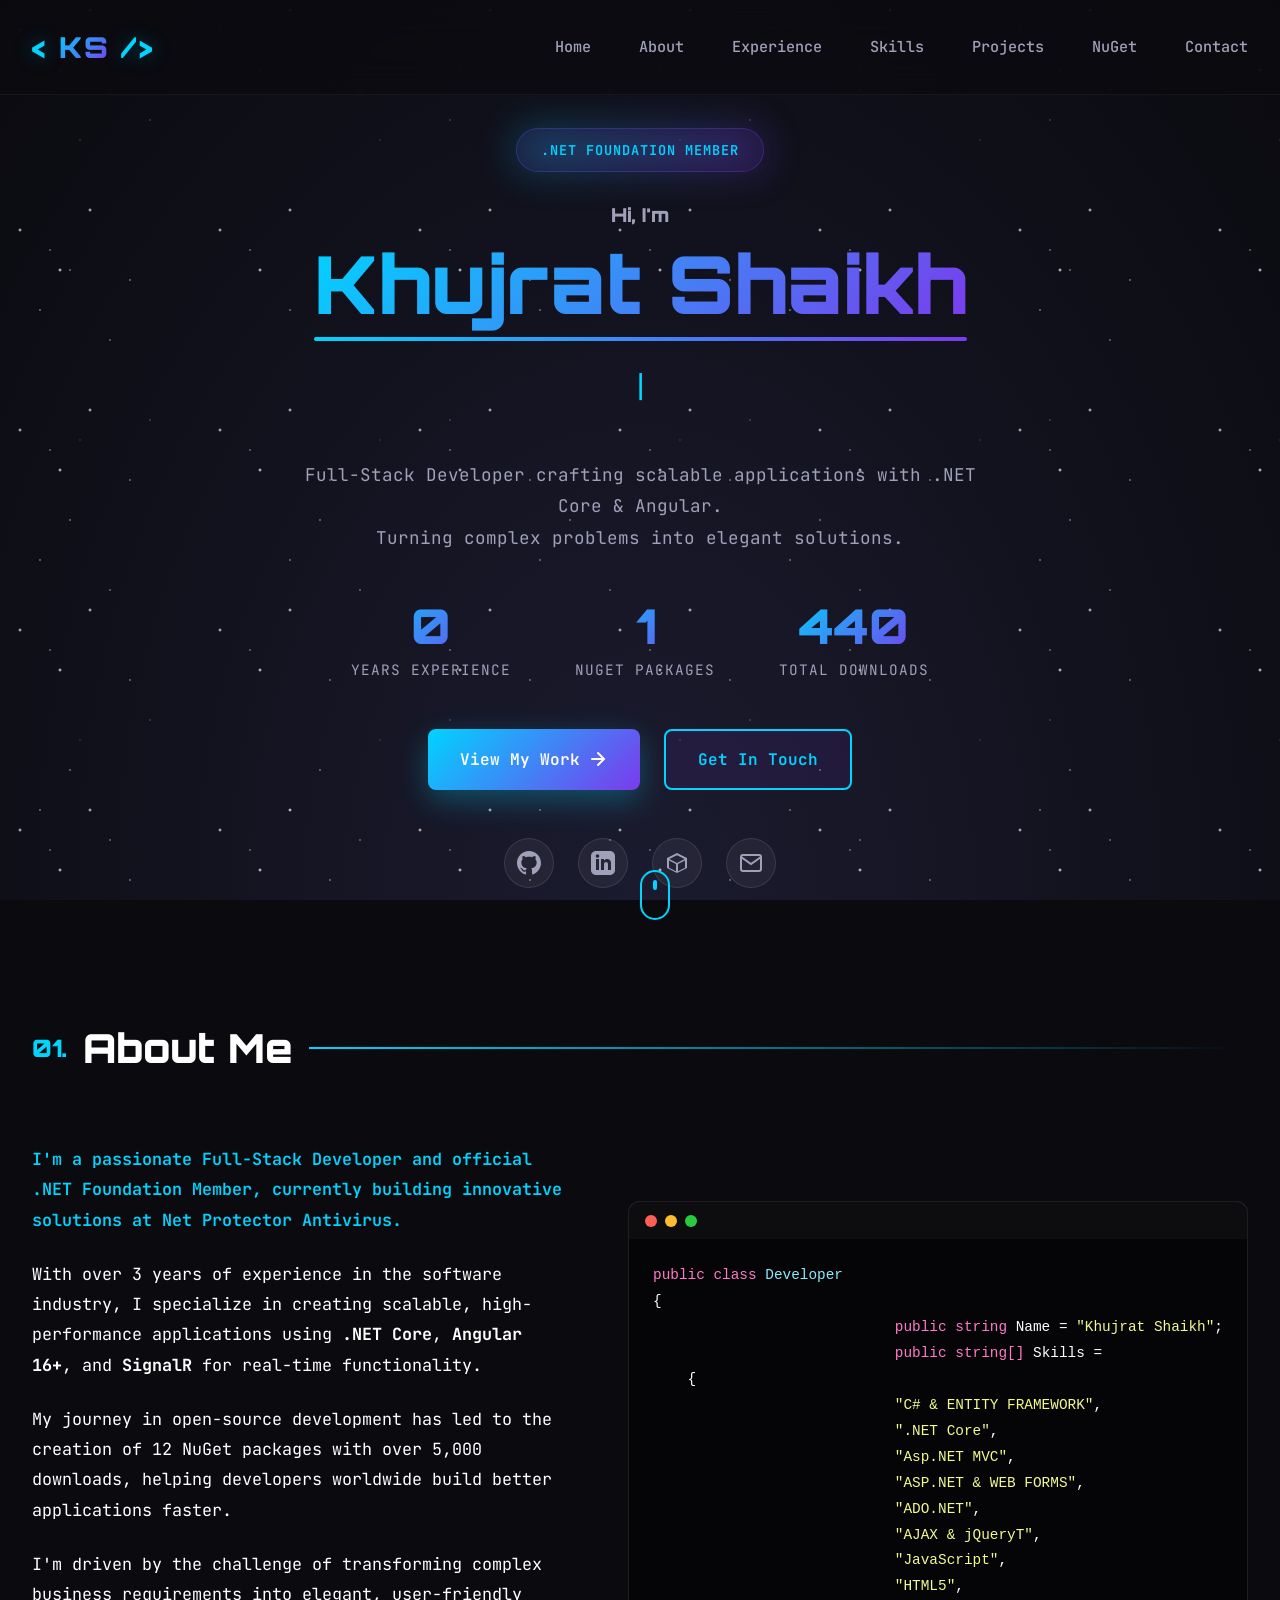
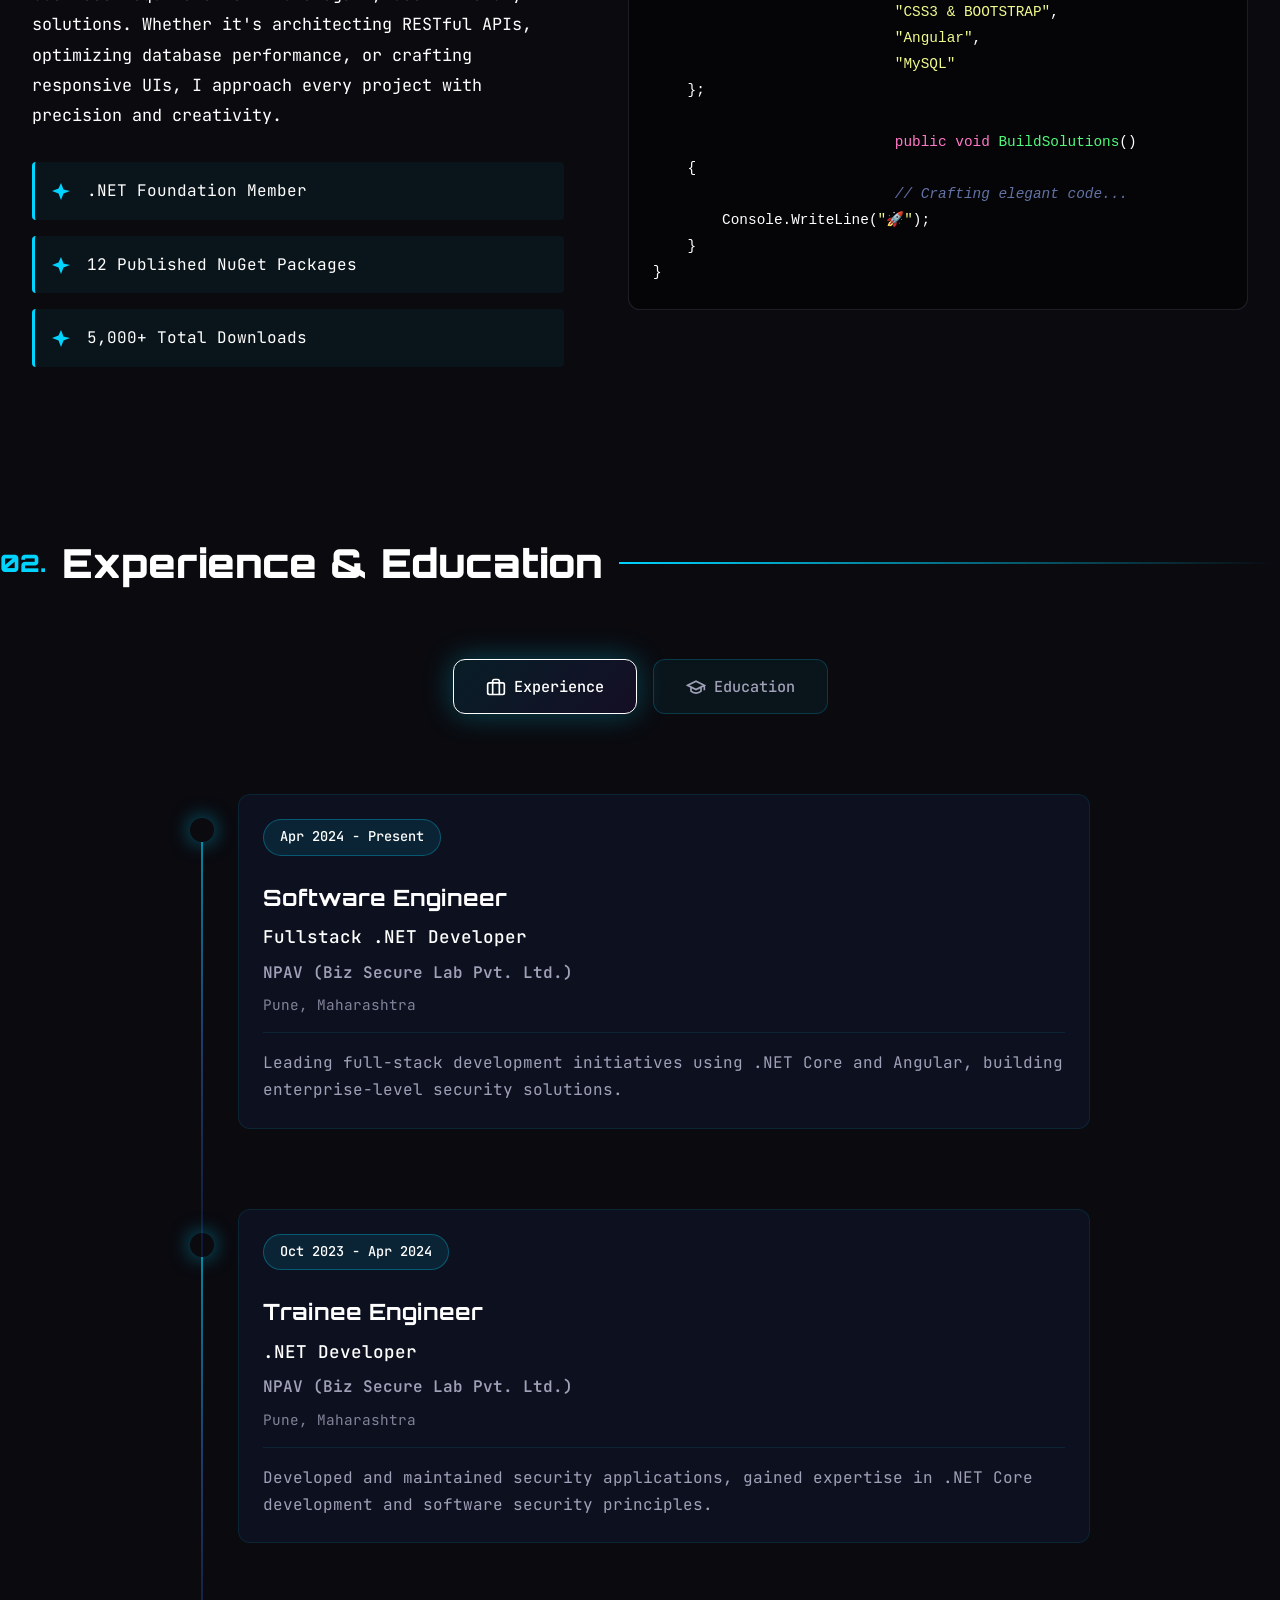
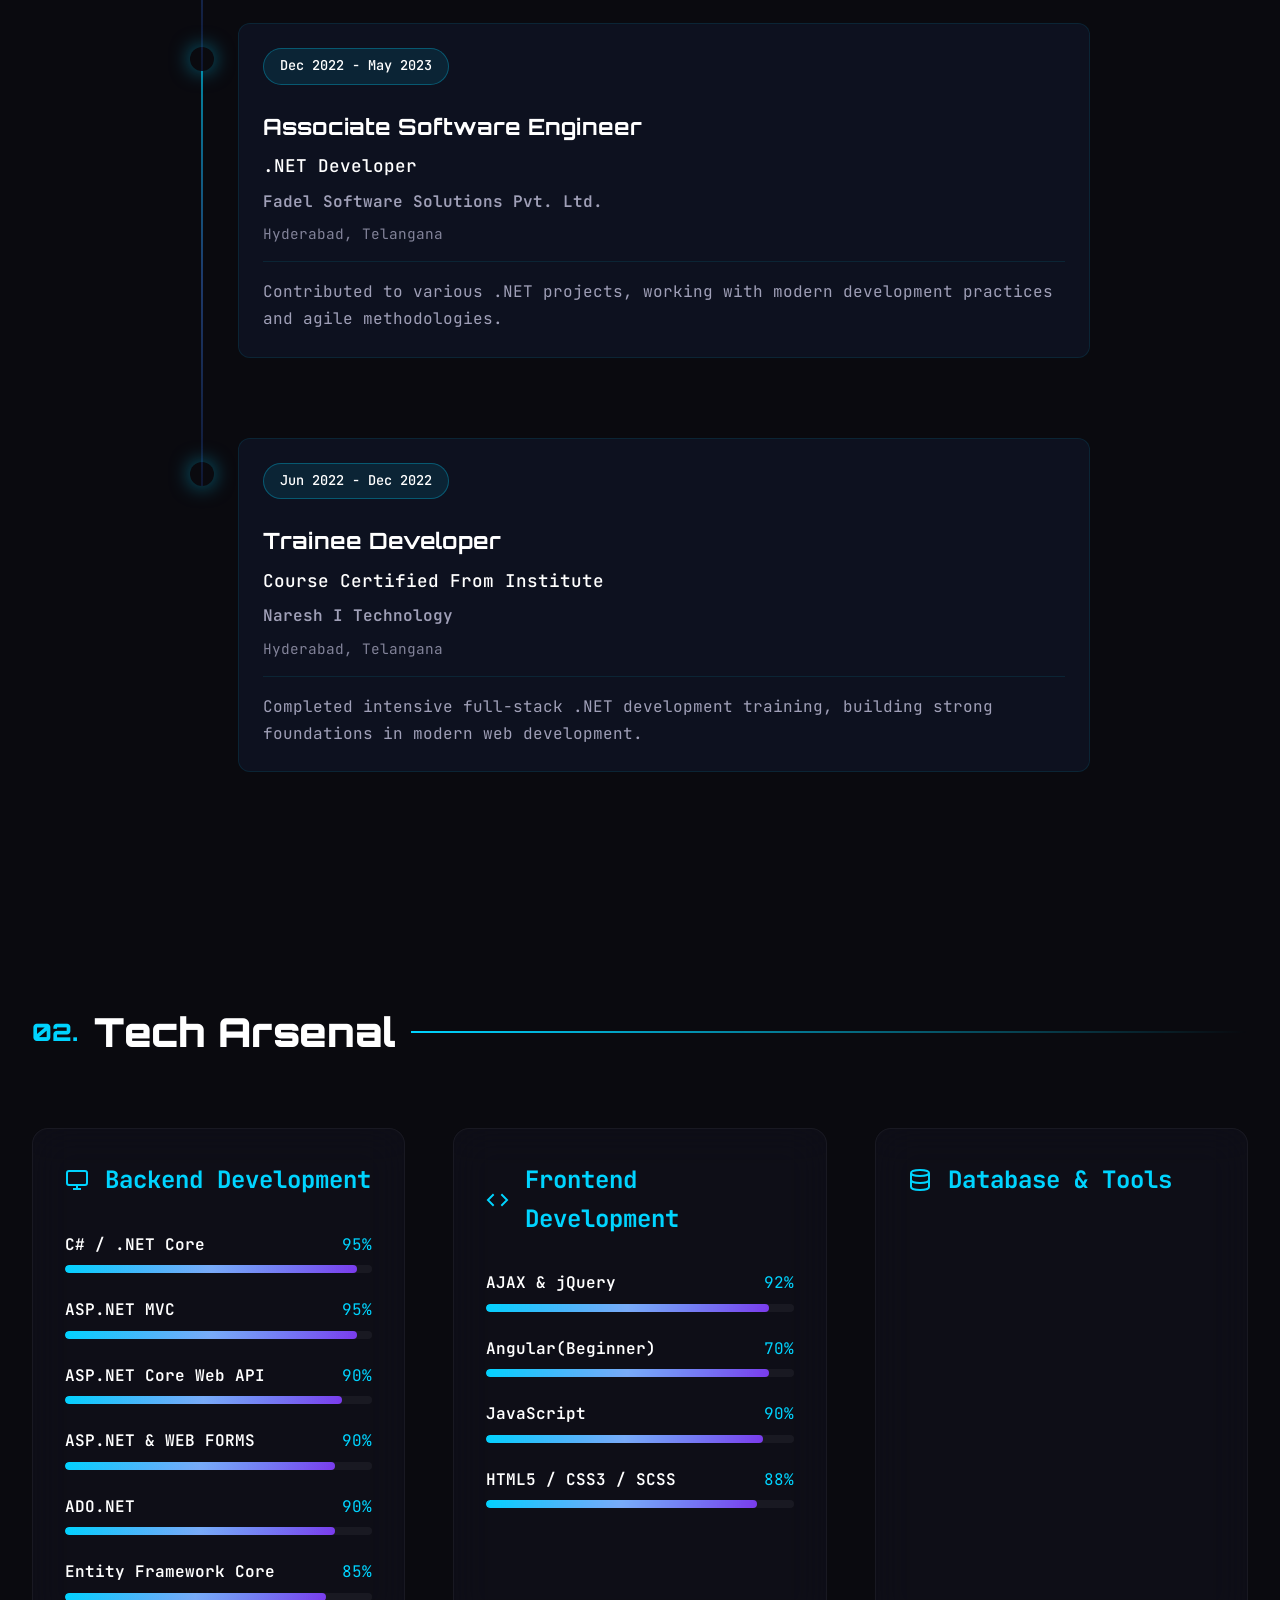
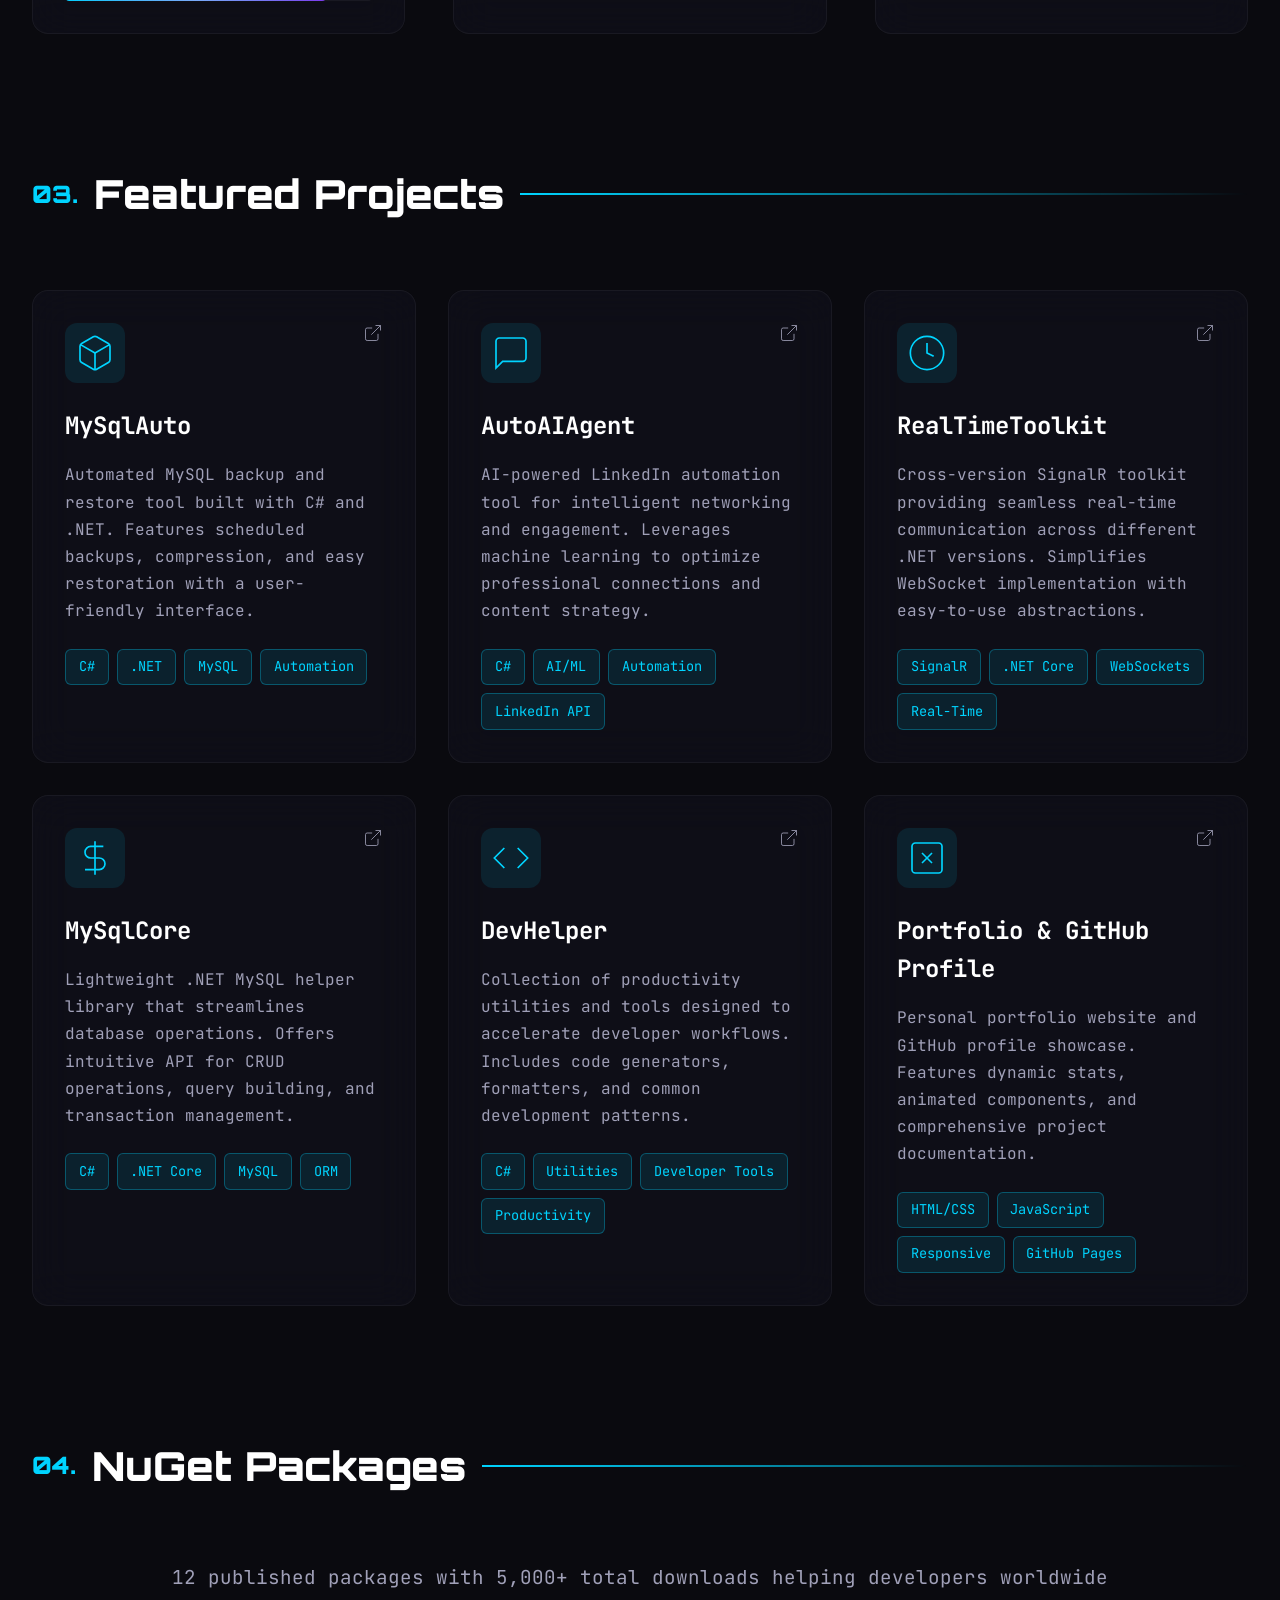
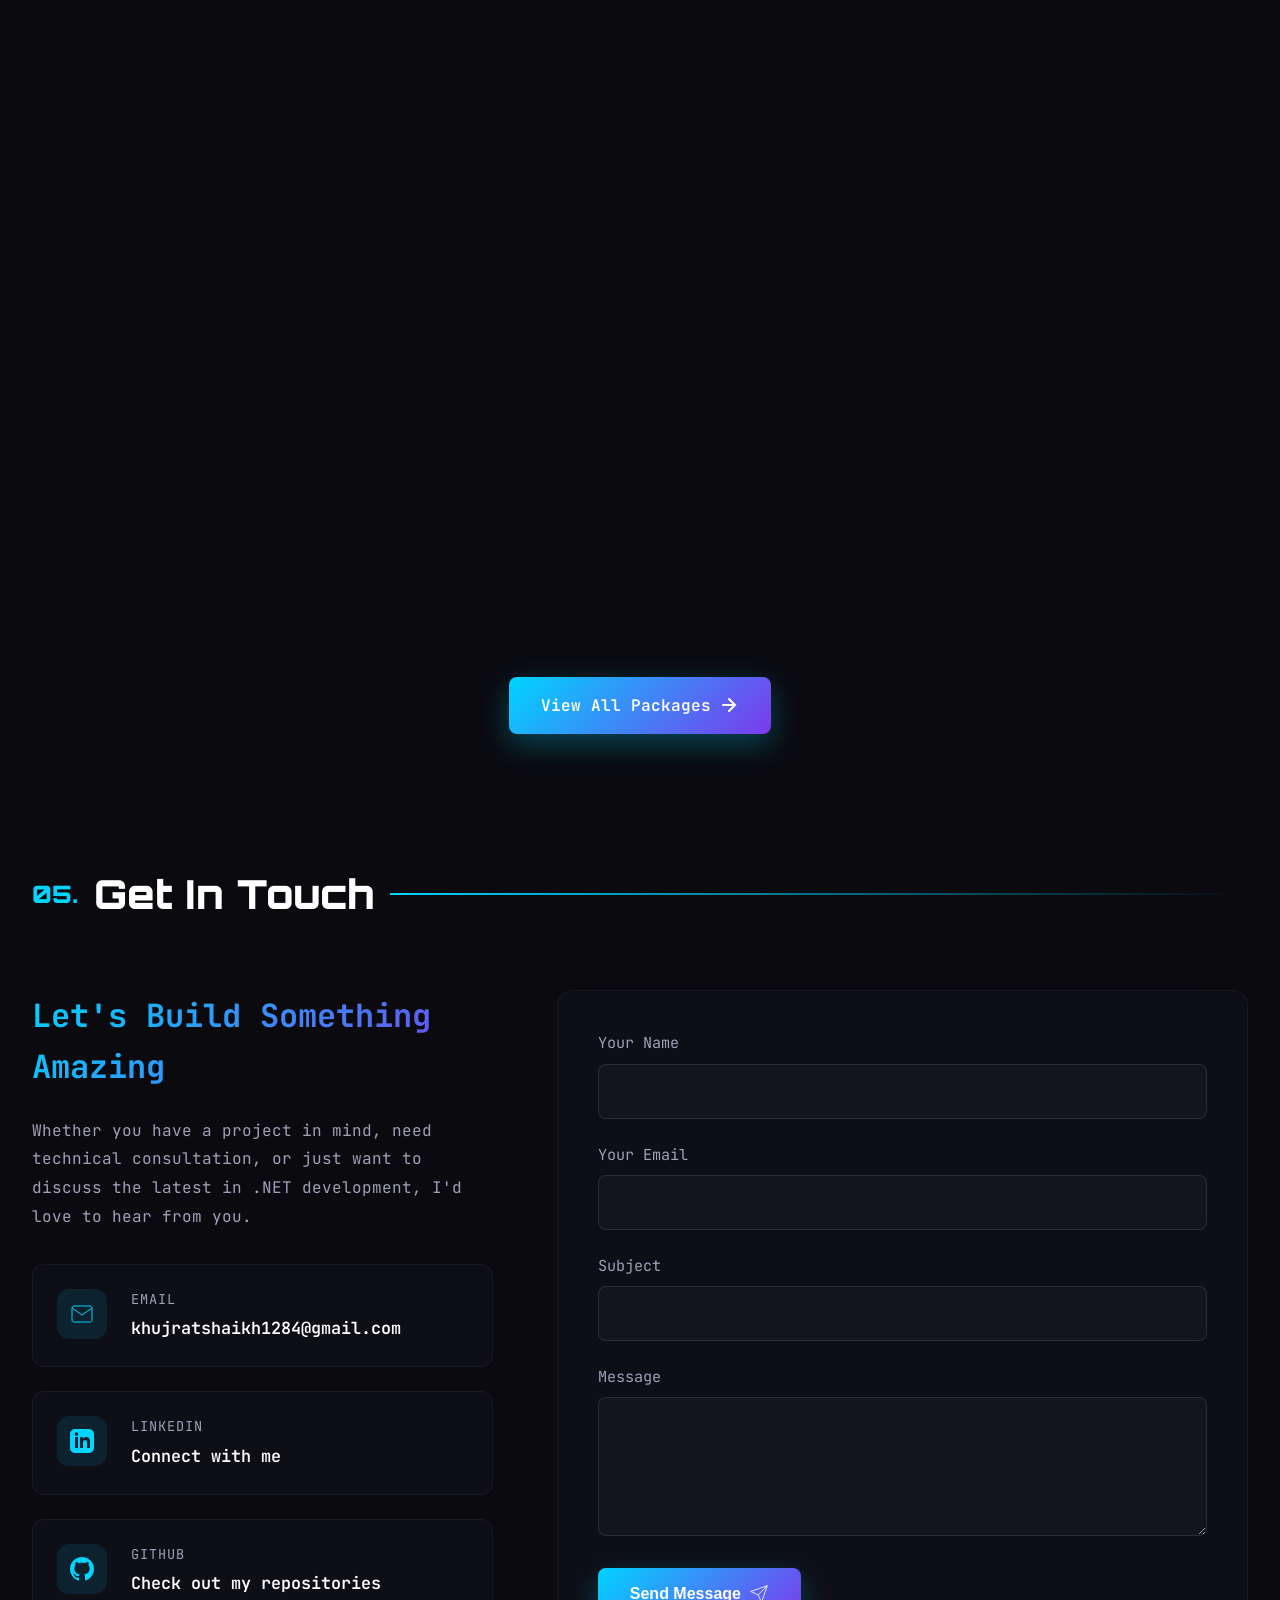
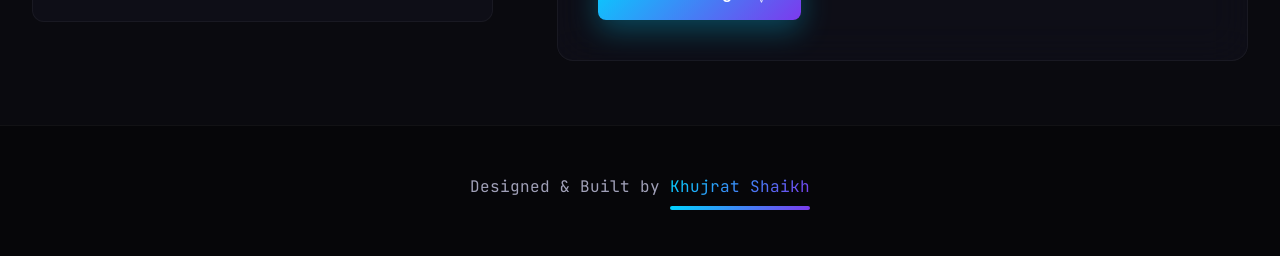
==== commit bcdb17eb: "Redesign Experience & Education, update skills & layout - Combined Experience and Education into a t" ====
--- a/index.html
+++ b/index.html
@@ -30,10 +30,9 @@
             <ul class="nav-menu" id="navMenu">
                 <li><a href="#home" class="nav-link">Home</a></li>
                 <li><a href="#about" class="nav-link">About</a></li>
+                <li><a href="#experience" class="nav-link">Experience</a></li>
                 <li><a href="#skills" class="nav-link">Skills</a></li>
                 <li><a href="#projects" class="nav-link">Projects</a></li>
-                <li><a href="#experience" class="nav-link">Experience</a></li>
-                <li><a href="#education" class="nav-link">Education</a></li>
                 <li><a href="#packages" class="nav-link">NuGet</a></li>
                 <li><a href="#contact" class="nav-link">Contact</a></li>
             </ul>
@@ -86,7 +85,7 @@
                 <a href="#projects" class="btn btn-primary">
                     <span>View My Work</span>
                     <svg width="20" height="20" viewBox="0 0 20 20" fill="none">
-                        <path d="M4 10h12M10 4l6 6-6 6" stroke="currentColor" stroke-width="2" stroke-linecap="round"/>
+                        <path d="M4 10h12M10 4l6 6-6 6" stroke="currentColor" stroke-width="2" stroke-linecap="round" />
                     </svg>
                 </a>
                 <a href="#contact" class="btn btn-secondary">
@@ -96,23 +95,23 @@
             <div class="social-links">
                 <a href="https://github.com/khujrat17" target="_blank" class="social-icon" aria-label="GitHub">
                     <svg width="24" height="24" viewBox="0 0 24 24" fill="currentColor">
-                        <path d="M12 0c-6.626 0-12 5.373-12 12 0 5.302 3.438 9.8 8.207 11.387.599.111.793-.261.793-.577v-2.234c-3.338.726-4.033-1.416-4.033-1.416-.546-1.387-1.333-1.756-1.333-1.756-1.089-.745.083-.729.083-.729 1.205.084 1.839 1.237 1.839 1.237 1.07 1.834 2.807 1.304 3.492.997.107-.775.418-1.305.762-1.604-2.665-.305-5.467-1.334-5.467-5.931 0-1.311.469-2.381 1.236-3.221-.124-.303-.535-1.524.117-3.176 0 0 1.008-.322 3.301 1.23.957-.266 1.983-.399 3.003-.404 1.02.005 2.047.138 3.006.404 2.291-1.552 3.297-1.23 3.297-1.23.653 1.653.242 2.874.118 3.176.77.84 1.235 1.911 1.235 3.221 0 4.609-2.807 5.624-5.479 5.921.43.372.823 1.102.823 2.222v3.293c0 .319.192.694.801.576 4.765-1.589 8.199-6.086 8.199-11.386 0-6.627-5.373-12-12-12z"/>
+                        <path d="M12 0c-6.626 0-12 5.373-12 12 0 5.302 3.438 9.8 8.207 11.387.599.111.793-.261.793-.577v-2.234c-3.338.726-4.033-1.416-4.033-1.416-.546-1.387-1.333-1.756-1.333-1.756-1.089-.745.083-.729.083-.729 1.205.084 1.839 1.237 1.839 1.237 1.07 1.834 2.807 1.304 3.492.997.107-.775.418-1.305.762-1.604-2.665-.305-5.467-1.334-5.467-5.931 0-1.311.469-2.381 1.236-3.221-.124-.303-.535-1.524.117-3.176 0 0 1.008-.322 3.301 1.23.957-.266 1.983-.399 3.003-.404 1.02.005 2.047.138 3.006.404 2.291-1.552 3.297-1.23 3.297-1.23.653 1.653.242 2.874.118 3.176.77.84 1.235 1.911 1.235 3.221 0 4.609-2.807 5.624-5.479 5.921.43.372.823 1.102.823 2.222v3.293c0 .319.192.694.801.576 4.765-1.589 8.199-6.086 8.199-11.386 0-6.627-5.373-12-12-12z" />
                     </svg>
                 </a>
                 <a href="https://www.linkedin.com/in/khujrat-shaikh-8823a5203/" target="_blank" class="social-icon" aria-label="LinkedIn">
                     <svg width="24" height="24" viewBox="0 0 24 24" fill="currentColor">
-                        <path d="M19 0h-14c-2.761 0-5 2.239-5 5v14c0 2.761 2.239 5 5 5h14c2.762 0 5-2.239 5-5v-14c0-2.761-2.238-5-5-5zm-11 19h-3v-11h3v11zm-1.5-12.268c-.966 0-1.75-.79-1.75-1.764s.784-1.764 1.75-1.764 1.75.79 1.75 1.764-.783 1.764-1.75 1.764zm13.5 12.268h-3v-5.604c0-3.368-4-3.113-4 0v5.604h-3v-11h3v1.765c1.396-2.586 7-2.777 7 2.476v6.759z"/>
+                        <path d="M19 0h-14c-2.761 0-5 2.239-5 5v14c0 2.761 2.239 5 5 5h14c2.762 0 5-2.239 5-5v-14c0-2.761-2.238-5-5-5zm-11 19h-3v-11h3v11zm-1.5-12.268c-.966 0-1.75-.79-1.75-1.764s.784-1.764 1.75-1.764 1.75.79 1.75 1.764-.783 1.764-1.75 1.764zm13.5 12.268h-3v-5.604c0-3.368-4-3.113-4 0v5.604h-3v-11h3v1.765c1.396-2.586 7-2.777 7 2.476v6.759z" />
                     </svg>
                 </a>
                 <a href="https://www.nuget.org/profiles/Khujrat17" target="_blank" class="social-icon" aria-label="NuGet">
                     <svg width="24" height="24" viewBox="0 0 24 24" fill="currentColor">
-                        <path d="M12 2L2 7v10l10 5 10-5V7L12 2zm0 2.18l7.7 3.85L12 11.88 4.3 8.03 12 4.18zM4 9.47l7 3.5v7.36l-7-3.5V9.47zm9 10.86v-7.36l7-3.5v7.36l-7 3.5z"/>
+                        <path d="M12 2L2 7v10l10 5 10-5V7L12 2zm0 2.18l7.7 3.85L12 11.88 4.3 8.03 12 4.18zM4 9.47l7 3.5v7.36l-7-3.5V9.47zm9 10.86v-7.36l7-3.5v7.36l-7 3.5z" />
                     </svg>
                 </a>
-                <a href="/cdn-cgi/l/email-protection#63080b1609110217100b020a080b52515b5723040e020a0f4d000c0e" class="social-icon" aria-label="Email">
+                <a href="mailto:khujratshaikh1284@gmail.com" class="social-icon" aria-label="Email">
                     <svg width="24" height="24" viewBox="0 0 24 24" fill="none" stroke="currentColor" stroke-width="2">
-                        <path d="M4 4h16c1.1 0 2 .9 2 2v12c0 1.1-.9 2-2 2H4c-1.1 0-2-.9-2-2V6c0-1.1.9-2 2-2z"/>
-                        <polyline points="22,6 12,13 2,6"/>
+                        <path d="M4 4h16c1.1 0 2 .9 2 2v12c0 1.1-.9 2-2 2H4c-1.1 0-2-.9-2-2V6c0-1.1.9-2 2-2z" />
+                        <polyline points="22,6 12,13 2,6" />
                     </svg>
                 </a>
             </div>
@@ -135,44 +134,41 @@
             <div class="about-content">
                 <div class="about-text">
                     <p class="highlight-text">
-                        I am a Full-Stack .NET Developer with 3+ years of experience designing, developing, 
-                        and deploying dynamic, data-driven web applications. I am also an official .NET Foundation Member 
-                        and an active member of the membership committee, contributing to open-source and community initiatives.
+                        I'm a passionate Full-Stack Developer and official .NET Foundation Member,
+                        currently building innovative solutions at Net Protector Antivirus.
                     </p>
                     <p>
-                        I specialize in creating scalable, high-performance applications using <strong>.NET Core</strong>, 
-                        <strong>ASP.NET MVC</strong>, <strong>Angular 16+</strong>, and <strong>SignalR</strong> for real-time functionality. 
-                        I focus on writing clean, efficient, and maintainable code, building scalable solutions that deliver 
-                        real business value and enhance user experiences.
+                        With over 3 years of experience in the software industry, I specialize in
+                        creating scalable, high-performance applications using <strong>.NET Core</strong>,
+                        <strong>Angular 16+</strong>, and <strong>SignalR</strong> for real-time functionality.
                     </p>
                     <p>
-                        My journey in open-source development has led to the creation of 12 NuGet packages with over 5,000 downloads, 
-                        helping developers worldwide build better applications faster. I actively contribute to code reviews, 
-                        implementing best practices to improve application performance and stability.
+                        My journey in open-source development has led to the creation of 12 NuGet packages
+                        with over 5,000 downloads, helping developers worldwide build better applications faster.
                     </p>
                     <p>
-                        I am driven by the challenge of solving real-world problems through technology and continuously improving my craft. 
-                        Whether it's architecting RESTful APIs, optimizing database performance, or crafting responsive UIs, 
-                        I approach every project with precision, creativity, and a commitment to excellence.
+                        I'm driven by the challenge of transforming complex business requirements into elegant,
+                        user-friendly solutions. Whether it's architecting RESTful APIs, optimizing database
+                        performance, or crafting responsive UIs, I approach every project with precision and creativity.
                     </p>
                     <div class="about-highlights">
                         <div class="highlight-item">
                             <svg width="20" height="20" viewBox="0 0 20 20" fill="none">
-                                <path d="M10 2l2.5 6.5L19 10l-6.5 2.5L10 19l-2.5-6.5L1 10l6.5-2.5L10 2z" fill="currentColor"/>
-                            </svg>
-                            <span>.NET Foundation Member & Membership Committee</span>
+                                <path d="M10 2l2.5 6.5L19 10l-6.5 2.5L10 19l-2.5-6.5L1 10l6.5-2.5L10 2z" fill="currentColor" />
+                            </svg>
+                            <span>.NET Foundation Member</span>
                         </div>
                         <div class="highlight-item">
                             <svg width="20" height="20" viewBox="0 0 20 20" fill="none">
-                                <path d="M10 2l2.5 6.5L19 10l-6.5 2.5L10 19l-2.5-6.5L1 10l6.5-2.5L10 2z" fill="currentColor"/>
-                            </svg>
-                            <span>12 Published NuGet Packages · 5,000+ Downloads</span>
+                                <path d="M10 2l2.5 6.5L19 10l-6.5 2.5L10 19l-2.5-6.5L1 10l6.5-2.5L10 2z" fill="currentColor" />
+                            </svg>
+                            <span>12 Published NuGet Packages</span>
                         </div>
                         <div class="highlight-item">
                             <svg width="20" height="20" viewBox="0 0 20 20" fill="none">
-                                <path d="M10 2l2.5 6.5L19 10l-6.5 2.5L10 19l-2.5-6.5L1 10l6.5-2.5L10 2z" fill="currentColor"/>
-                            </svg>
-                            <span>Full-Stack Development · Clean Architecture · API Design</span>
+                                <path d="M10 2l2.5 6.5L19 10l-6.5 2.5L10 19l-2.5-6.5L1 10l6.5-2.5L10 2z" fill="currentColor" />
+                            </svg>
+                            <span>5,000+ Total Downloads</span>
                         </div>
                     </div>
                 </div>
@@ -187,18 +183,25 @@
                             </div>
                             <pre class="code-content"><code><span class="code-keyword">public class</span> <span class="code-class">Developer</span>
 {
-    <span class="code-keyword">public string</span> Name = <span class="code-string">"Khujrat Shaikh"</span>;
-    <span class="code-keyword">public string[]</span> Skills = 
+                            <span class="code-keyword">public string</span> Name = <span class="code-string">"Khujrat Shaikh"</span>;
+                            <span class="code-keyword">public string[]</span> Skills = 
     {
-        <span class="code-string">".NET Core"</span>,
-        <span class="code-string">"Angular"</span>,
-        <span class="code-string">"SignalR"</span>,
-        <span class="code-string">"MySQL"</span>
+                            <span class="code-string">"C# & ENTITY FRAMEWORK"</span>,
+                            <span class="code-string">".NET Core"</span>,
+                            <span class="code-string">"Asp.NET MVC"</span>,
+                            <span class="code-string">"ASP.NET & WEB FORMS"</span>,
+                            <span class="code-string">"ADO.NET"</span>,
+                            <span class="code-string">"AJAX & jQueryT"</span>,
+                            <span class="code-string">"JavaScript"</span>,
+                            <span class="code-string">"HTML5"</span>,
+                            <span class="code-string">"CSS3 & BOOTSTRAP"</span>,
+                            <span class="code-string">"Angular"</span>,
+                            <span class="code-string">"MySQL"</span>
     };
     
-    <span class="code-keyword">public void</span> <span class="code-method">BuildSolutions</span>()
+                            <span class="code-keyword">public void</span> <span class="code-method">BuildSolutions</span>()
     {
-        <span class="code-comment">// Crafting elegant code...</span>
+                            <span class="code-comment">// Crafting elegant code...</span>
         Console.WriteLine(<span class="code-string">"🚀"</span>);
     }
 }</code></pre>
@@ -208,6 +211,162 @@
             </div>
         </div>
     </section>
+
+    <!-- Education & Experience Section -->
+    <section id="experience" class="experience">
+        <div class="container">
+            <h2 class="section-title">
+                <span class="title-number">02.</span>
+                <span class="title-text">Experience & Education</span>
+                <span class="title-line"></span>
+            </h2>
+
+            <!-- Tab Navigation -->
+            <div class="tab-navigation">
+                <button class="tab-btn active" data-tab="tab-1">
+                    <svg width="20" height="20" viewBox="0 0 24 24" fill="none" stroke="currentColor">
+                        <rect x="2" y="7" width="20" height="14" rx="2" ry="2" />
+                        <path d="M16 21V5a2 2 0 0 0-2-2h-4a2 2 0 0 0-2 2v16" />
+                    </svg>
+                    Experience
+                </button>
+                <button class="tab-btn" data-tab="tab-2">
+                    <svg width="20" height="20" viewBox="0 0 24 24" fill="none" stroke="currentColor">
+                        <path d="M22 10v6M2 10l10-5 10 5-10 5z" />
+                        <path d="M6 12v5c3 3 9 3 12 0v-5" />
+                    </svg>
+                    Education
+                </button>
+            </div>
+
+            <!-- Tab Content -->
+            <div class="tab-content">
+                <!-- Experience Tab -->
+                <div id="tab-1" class="tab-pane fade show active">
+                    <div class="timeline-grid">
+                        <div class="timeline-item">
+                            <div class="timeline-marker"></div>
+                            <div class="timeline-content">
+                                <div class="timeline-date">Apr 2024 - Present</div>
+                                <h4 class="timeline-title">Software Engineer</h4>
+                                <h5 class="timeline-subtitle">Fullstack .NET Developer</h5>
+                                <h6 class="timeline-company">NPAV (Biz Secure Lab Pvt. Ltd.)</h6>
+                                <p class="timeline-location">Pune, Maharashtra</p>
+                                <div class="timeline-description">
+                                    <p>Leading full-stack development initiatives using .NET Core and Angular, building enterprise-level security solutions.</p>
+                                </div>
+                            </div>
+                        </div>
+
+                        <div class="timeline-item">
+                            <div class="timeline-marker"></div>
+                            <div class="timeline-content">
+                                <div class="timeline-date">Oct 2023 - Apr 2024</div>
+                                <h4 class="timeline-title">Trainee Engineer</h4>
+                                <h5 class="timeline-subtitle">.NET Developer</h5>
+                                <h6 class="timeline-company">NPAV (Biz Secure Lab Pvt. Ltd.)</h6>
+                                <p class="timeline-location">Pune, Maharashtra</p>
+                                <div class="timeline-description">
+                                    <p>Developed and maintained security applications, gained expertise in .NET Core development and software security principles.</p>
+                                </div>
+                            </div>
+                        </div>
+
+                        <div class="timeline-item">
+                            <div class="timeline-marker"></div>
+                            <div class="timeline-content">
+                                <div class="timeline-date">Dec 2022 - May 2023</div>
+                                <h4 class="timeline-title">Associate Software Engineer</h4>
+                                <h5 class="timeline-subtitle">.NET Developer</h5>
+                                <h6 class="timeline-company">Fadel Software Solutions Pvt. Ltd.</h6>
+                                <p class="timeline-location">Hyderabad, Telangana</p>
+                                <div class="timeline-description">
+                                    <p>Contributed to various .NET projects, working with modern development practices and agile methodologies.</p>
+                                </div>
+                            </div>
+                        </div>
+
+                        <div class="timeline-item">
+                            <div class="timeline-marker"></div>
+                            <div class="timeline-content">
+                                <div class="timeline-date">Jun 2022 - Dec 2022</div>
+                                <h4 class="timeline-title">Trainee Developer</h4>
+                                <h5 class="timeline-subtitle">Course Certified From Institute</h5>
+                                <h6 class="timeline-company">Naresh I Technology</h6>
+                                <p class="timeline-location">Hyderabad, Telangana</p>
+                                <div class="timeline-description">
+                                    <p>Completed intensive full-stack .NET development training, building strong foundations in modern web development.</p>
+                                </div>
+                            </div>
+                        </div>
+                    </div>
+                </div>
+
+                <!-- Education Tab -->
+                <div id="tab-2" class="tab-pane fade">
+                    <div class="timeline-grid">
+                        <div class="timeline-item">
+                            <div class="timeline-marker"></div>
+                            <div class="timeline-content">
+                                <div class="timeline-date">Jun 2022 - Dec 2022</div>
+                                <h4 class="timeline-title">.NET Full Stack Developer Course</h4>
+                                <h6 class="timeline-company">Naresh I Technology</h6>
+                                <p class="timeline-location">Hyderabad, Telangana</p>
+                                <div class="timeline-description">
+                                    <p>Comprehensive training in .NET Core, Angular, SQL Server, and modern web development practices.</p>
+                                </div>
+                            </div>
+                        </div>
+
+                        <div class="timeline-item">
+                            <div class="timeline-marker"></div>
+                            <div class="timeline-content">
+                                <div class="timeline-date">2019 - 2022</div>
+                                <h4 class="timeline-title">BCA (Bachelor of Computer Application)</h4>
+                                <h5 class="timeline-subtitle">Computer Science</h5>
+                                <div class="timeline-grade">83.80%</div>
+                                <h6 class="timeline-company">Pune University</h6>
+                                <p class="timeline-location">AKIMSS Institute, Solapur</p>
+                                <div class="timeline-description">
+                                    <p>Strong academic foundation in computer science, software engineering, and programming fundamentals.</p>
+                                </div>
+                            </div>
+                        </div>
+
+                        <div class="timeline-item">
+                            <div class="timeline-marker"></div>
+                            <div class="timeline-content">
+                                <div class="timeline-date">2017 - 2019</div>
+                                <h4 class="timeline-title">HSC (Higher Secondary Certificate)</h4>
+                                <h5 class="timeline-subtitle">Science (PCM)</h5>
+                                <div class="timeline-grade">69.69%</div>
+                                <h6 class="timeline-company">Maharashtra State Board</h6>
+                                <p class="timeline-location">SSA Junior College of Science, Solapur</p>
+                                <div class="timeline-description">
+                                    <p>Specialized in Physics, Chemistry, and Mathematics, building analytical and problem-solving skills.</p>
+                                </div>
+                            </div>
+                        </div>
+
+                        <div class="timeline-item">
+                            <div class="timeline-marker"></div>
+                            <div class="timeline-content">
+                                <div class="timeline-date">2015 - 2017</div>
+                                <h4 class="timeline-title">SSC (Secondary School Certificate)</h4>
+                                <div class="timeline-grade">84.80%</div>
+                                <h6 class="timeline-company">Maharashtra State Board</h6>
+                                <p class="timeline-location">SSB High School, Solapur</p>
+                                <div class="timeline-description">
+                                    <p>Completed secondary education with excellent academic performance across all subjects.</p>
+                                </div>
+                            </div>
+                        </div>
+                    </div>
+                </div>
+            </div>
+        </div>
+    </section>
+
 
     <!-- Skills Section -->
     <section id="skills" class="skills">
@@ -221,9 +380,9 @@
                 <div class="skill-category" data-category="backend">
                     <h3 class="category-title">
                         <svg width="24" height="24" viewBox="0 0 24 24" fill="none" stroke="currentColor">
-                            <rect x="2" y="3" width="20" height="14" rx="2" ry="2"/>
-                            <line x1="8" y1="21" x2="16" y2="21"/>
-                            <line x1="12" y1="17" x2="12" y2="21"/>
+                            <rect x="2" y="3" width="20" height="14" rx="2" ry="2" />
+                            <line x1="8" y1="21" x2="16" y2="21" />
+                            <line x1="12" y1="17" x2="12" y2="21" />
                         </svg>
                         Backend Development
                     </h3>
@@ -237,6 +396,15 @@
                                 <div class="skill-progress"></div>
                             </div>
                         </div>
+                        <div class="skill-item" data-level="95">
+                            <div class="skill-info">
+                                <span class="skill-name">ASP.NET MVC</span>
+                                <span class="skill-percent">95%</span>
+                            </div>
+                            <div class="skill-bar">
+                                <div class="skill-progress"></div>
+                            </div>
+                        </div>
                         <div class="skill-item" data-level="90">
                             <div class="skill-info">
                                 <span class="skill-name">ASP.NET Core Web API</span>
@@ -248,8 +416,17 @@
                         </div>
                         <div class="skill-item" data-level="88">
                             <div class="skill-info">
-                                <span class="skill-name">SignalR (Real-Time)</span>
-                                <span class="skill-percent">88%</span>
+                                <span class="skill-name">ASP.NET & WEB FORMS</span>
+                                <span class="skill-percent">90%</span>
+                            </div>
+                            <div class="skill-bar">
+                                <div class="skill-progress"></div>
+                            </div>
+                        </div>
+                        <div class="skill-item" data-level="88">
+                            <div class="skill-info">
+                                <span class="skill-name">ADO.NET</span>
+                                <span class="skill-percent">90%</span>
                             </div>
                             <div class="skill-bar">
                                 <div class="skill-progress"></div>
@@ -270,24 +447,33 @@
                 <div class="skill-category" data-category="frontend">
                     <h3 class="category-title">
                         <svg width="24" height="24" viewBox="0 0 24 24" fill="none" stroke="currentColor">
-                            <polyline points="16 18 22 12 16 6"/>
-                            <polyline points="8 6 2 12 8 18"/>
+                            <polyline points="16 18 22 12 16 6" />
+                            <polyline points="8 6 2 12 8 18" />
                         </svg>
                         Frontend Development
                     </h3>
                     <div class="skills-list">
                         <div class="skill-item" data-level="92">
                             <div class="skill-info">
-                                <span class="skill-name">Angular 16+</span>
+                                <span class="skill-name">AJAX & jQuery</span>
                                 <span class="skill-percent">92%</span>
                             </div>
                             <div class="skill-bar">
                                 <div class="skill-progress"></div>
                             </div>
                         </div>
+                        <div class="skill-item" data-level="92">
+                            <div class="skill-info">
+                                <span class="skill-name">Angular(Beginner)</span>
+                                <span class="skill-percent">70%</span>
+                            </div>
+                            <div class="skill-bar">
+                                <div class="skill-progress"></div>
+                            </div>
+                        </div>
                         <div class="skill-item" data-level="90">
                             <div class="skill-info">
-                                <span class="skill-name">TypeScript / JavaScript</span>
+                                <span class="skill-name">JavaScript</span>
                                 <span class="skill-percent">90%</span>
                             </div>
                             <div class="skill-bar">
@@ -318,9 +504,9 @@
                 <div class="skill-category" data-category="database">
                     <h3 class="category-title">
                         <svg width="24" height="24" viewBox="0 0 24 24" fill="none" stroke="currentColor">
-                            <ellipse cx="12" cy="5" rx="9" ry="3"/>
-                            <path d="M21 12c0 1.66-4 3-9 3s-9-1.34-9-3"/>
-                            <path d="M3 5v14c0 1.66 4 3 9 3s9-1.34 9-3V5"/>
+                            <ellipse cx="12" cy="5" rx="9" ry="3" />
+                            <path d="M21 12c0 1.66-4 3-9 3s-9-1.34-9-3" />
+                            <path d="M3 5v14c0 1.66 4 3 9 3s9-1.34 9-3V5" />
                         </svg>
                         Database & Tools
                     </h3>
@@ -381,22 +567,22 @@
                     <div class="project-header">
                         <div class="project-icon">
                             <svg width="40" height="40" viewBox="0 0 24 24" fill="none" stroke="currentColor">
-                                <path d="M21 16V8a2 2 0 0 0-1-1.73l-7-4a2 2 0 0 0-2 0l-7 4A2 2 0 0 0 3 8v8a2 2 0 0 0 1 1.73l7 4a2 2 0 0 0 2 0l7-4A2 2 0 0 0 21 16z"/>
-                                <polyline points="3.27 6.96 12 12.01 20.73 6.96"/>
-                                <line x1="12" y1="22.08" x2="12" y2="12"/>
+                                <path d="M21 16V8a2 2 0 0 0-1-1.73l-7-4a2 2 0 0 0-2 0l-7 4A2 2 0 0 0 3 8v8a2 2 0 0 0 1 1.73l7 4a2 2 0 0 0 2 0l7-4A2 2 0 0 0 21 16z" />
+                                <polyline points="3.27 6.96 12 12.01 20.73 6.96" />
+                                <line x1="12" y1="22.08" x2="12" y2="12" />
                             </svg>
                         </div>
                         <a href="https://github.com/khujrat17/MySqlAuto" target="_blank" class="project-link">
                             <svg width="20" height="20" viewBox="0 0 24 24" fill="none" stroke="currentColor">
-                                <path d="M18 13v6a2 2 0 0 1-2 2H5a2 2 0 0 1-2-2V8a2 2 0 0 1 2-2h6"/>
-                                <polyline points="15 3 21 3 21 9"/>
-                                <line x1="10" y1="14" x2="21" y2="3"/>
+                                <path d="M18 13v6a2 2 0 0 1-2 2H5a2 2 0 0 1-2-2V8a2 2 0 0 1 2-2h6" />
+                                <polyline points="15 3 21 3 21 9" />
+                                <line x1="10" y1="14" x2="21" y2="3" />
                             </svg>
                         </a>
                     </div>
                     <h3 class="project-title">MySqlAuto</h3>
                     <p class="project-description">
-                        Automated MySQL backup and restore tool built with C# and .NET. 
+                        Automated MySQL backup and restore tool built with C# and .NET.
                         Features scheduled backups, compression, and easy restoration with a user-friendly interface.
                     </p>
                     <div class="project-tags">
@@ -412,20 +598,20 @@
                     <div class="project-header">
                         <div class="project-icon">
                             <svg width="40" height="40" viewBox="0 0 24 24" fill="none" stroke="currentColor">
-                                <path d="M21 15a2 2 0 0 1-2 2H7l-4 4V5a2 2 0 0 1 2-2h14a2 2 0 0 1 2 2z"/>
+                                <path d="M21 15a2 2 0 0 1-2 2H7l-4 4V5a2 2 0 0 1 2-2h14a2 2 0 0 1 2 2z" />
                             </svg>
                         </div>
                         <a href="https://github.com/khujrat17/AutoAIAgent" target="_blank" class="project-link">
                             <svg width="20" height="20" viewBox="0 0 24 24" fill="none" stroke="currentColor">
-                                <path d="M18 13v6a2 2 0 0 1-2 2H5a2 2 0 0 1-2-2V8a2 2 0 0 1 2-2h6"/>
-                                <polyline points="15 3 21 3 21 9"/>
-                                <line x1="10" y1="14" x2="21" y2="3"/>
+                                <path d="M18 13v6a2 2 0 0 1-2 2H5a2 2 0 0 1-2-2V8a2 2 0 0 1 2-2h6" />
+                                <polyline points="15 3 21 3 21 9" />
+                                <line x1="10" y1="14" x2="21" y2="3" />
                             </svg>
                         </a>
                     </div>
                     <h3 class="project-title">AutoAIAgent</h3>
                     <p class="project-description">
-                        AI-powered LinkedIn automation tool for intelligent networking and engagement. 
+                        AI-powered LinkedIn automation tool for intelligent networking and engagement.
                         Leverages machine learning to optimize professional connections and content strategy.
                     </p>
                     <div class="project-tags">
@@ -441,21 +627,21 @@
                     <div class="project-header">
                         <div class="project-icon">
                             <svg width="40" height="40" viewBox="0 0 24 24" fill="none" stroke="currentColor">
-                                <circle cx="12" cy="12" r="10"/>
-                                <polyline points="12 6 12 12 16 14"/>
+                                <circle cx="12" cy="12" r="10" />
+                                <polyline points="12 6 12 12 16 14" />
                             </svg>
                         </div>
                         <a href="https://github.com/khujrat17/RealTimeToolkit" target="_blank" class="project-link">
                             <svg width="20" height="20" viewBox="0 0 24 24" fill="none" stroke="currentColor">
-                                <path d="M18 13v6a2 2 0 0 1-2 2H5a2 2 0 0 1-2-2V8a2 2 0 0 1 2-2h6"/>
-                                <polyline points="15 3 21 3 21 9"/>
-                                <line x1="10" y1="14" x2="21" y2="3"/>
+                                <path d="M18 13v6a2 2 0 0 1-2 2H5a2 2 0 0 1-2-2V8a2 2 0 0 1 2-2h6" />
+                                <polyline points="15 3 21 3 21 9" />
+                                <line x1="10" y1="14" x2="21" y2="3" />
                             </svg>
                         </a>
                     </div>
                     <h3 class="project-title">RealTimeToolkit</h3>
                     <p class="project-description">
-                        Cross-version SignalR toolkit providing seamless real-time communication across different .NET versions. 
+                        Cross-version SignalR toolkit providing seamless real-time communication across different .NET versions.
                         Simplifies WebSocket implementation with easy-to-use abstractions.
                     </p>
                     <div class="project-tags">
@@ -471,20 +657,20 @@
                     <div class="project-header">
                         <div class="project-icon">
                             <svg width="40" height="40" viewBox="0 0 24 24" fill="none" stroke="currentColor">
-                                <path d="M12 2v20M17 5H9.5a3.5 3.5 0 0 0 0 7h5a3.5 3.5 0 0 1 0 7H6"/>
+                                <path d="M12 2v20M17 5H9.5a3.5 3.5 0 0 0 0 7h5a3.5 3.5 0 0 1 0 7H6" />
                             </svg>
                         </div>
                         <a href="https://github.com/khujrat17/MySqlCore" target="_blank" class="project-link">
                             <svg width="20" height="20" viewBox="0 0 24 24" fill="none" stroke="currentColor">
-                                <path d="M18 13v6a2 2 0 0 1-2 2H5a2 2 0 0 1-2-2V8a2 2 0 0 1 2-2h6"/>
-                                <polyline points="15 3 21 3 21 9"/>
-                                <line x1="10" y1="14" x2="21" y2="3"/>
+                                <path d="M18 13v6a2 2 0 0 1-2 2H5a2 2 0 0 1-2-2V8a2 2 0 0 1 2-2h6" />
+                                <polyline points="15 3 21 3 21 9" />
+                                <line x1="10" y1="14" x2="21" y2="3" />
                             </svg>
                         </a>
                     </div>
                     <h3 class="project-title">MySqlCore</h3>
                     <p class="project-description">
-                        Lightweight .NET MySQL helper library that streamlines database operations. 
+                        Lightweight .NET MySQL helper library that streamlines database operations.
                         Offers intuitive API for CRUD operations, query building, and transaction management.
                     </p>
                     <div class="project-tags">
@@ -500,21 +686,21 @@
                     <div class="project-header">
                         <div class="project-icon">
                             <svg width="40" height="40" viewBox="0 0 24 24" fill="none" stroke="currentColor">
-                                <polyline points="16 18 22 12 16 6"/>
-                                <polyline points="8 6 2 12 8 18"/>
+                                <polyline points="16 18 22 12 16 6" />
+                                <polyline points="8 6 2 12 8 18" />
                             </svg>
                         </div>
                         <a href="https://github.com/khujrat17/DevHelper" target="_blank" class="project-link">
                             <svg width="20" height="20" viewBox="0 0 24 24" fill="none" stroke="currentColor">
-                                <path d="M18 13v6a2 2 0 0 1-2 2H5a2 2 0 0 1-2-2V8a2 2 0 0 1 2-2h6"/>
-                                <polyline points="15 3 21 3 21 9"/>
-                                <line x1="10" y1="14" x2="21" y2="3"/>
+                                <path d="M18 13v6a2 2 0 0 1-2 2H5a2 2 0 0 1-2-2V8a2 2 0 0 1 2-2h6" />
+                                <polyline points="15 3 21 3 21 9" />
+                                <line x1="10" y1="14" x2="21" y2="3" />
                             </svg>
                         </a>
                     </div>
                     <h3 class="project-title">DevHelper</h3>
                     <p class="project-description">
-                        Collection of productivity utilities and tools designed to accelerate developer workflows. 
+                        Collection of productivity utilities and tools designed to accelerate developer workflows.
                         Includes code generators, formatters, and common development patterns.
                     </p>
                     <div class="project-tags">
@@ -530,22 +716,22 @@
                     <div class="project-header">
                         <div class="project-icon">
                             <svg width="40" height="40" viewBox="0 0 24 24" fill="none" stroke="currentColor">
-                                <rect x="3" y="3" width="18" height="18" rx="2" ry="2"/>
-                                <line x1="9" y1="9" x2="15" y2="15"/>
-                                <line x1="15" y1="9" x2="9" y2="15"/>
+                                <rect x="3" y="3" width="18" height="18" rx="2" ry="2" />
+                                <line x1="9" y1="9" x2="15" y2="15" />
+                                <line x1="15" y1="9" x2="9" y2="15" />
                             </svg>
                         </div>
                         <a href="https://github.com/khujrat17/khujrat17" target="_blank" class="project-link">
                             <svg width="20" height="20" viewBox="0 0 24 24" fill="none" stroke="currentColor">
-                                <path d="M18 13v6a2 2 0 0 1-2 2H5a2 2 0 0 1-2-2V8a2 2 0 0 1 2-2h6"/>
-                                <polyline points="15 3 21 3 21 9"/>
-                                <line x1="10" y1="14" x2="21" y2="3"/>
+                                <path d="M18 13v6a2 2 0 0 1-2 2H5a2 2 0 0 1-2-2V8a2 2 0 0 1 2-2h6" />
+                                <polyline points="15 3 21 3 21 9" />
+                                <line x1="10" y1="14" x2="21" y2="3" />
                             </svg>
                         </a>
                     </div>
                     <h3 class="project-title">Portfolio & GitHub Profile</h3>
                     <p class="project-description">
-                        Personal portfolio website and GitHub profile showcase. 
+                        Personal portfolio website and GitHub profile showcase.
                         Features dynamic stats, animated components, and comprehensive project documentation.
                     </p>
                     <div class="project-tags">
@@ -559,288 +745,11 @@
         </div>
     </section>
 
-    <!-- Experience Section -->
-    <section id="experience" class="experience">
-        <div class="container">
-            <h2 class="section-title">
-                <span class="title-number">04.</span>
-                <span class="title-text">Work Experience</span>
-                <span class="title-line"></span>
-            </h2>
-            <div class="timeline">
-                <!-- Experience 1 -->
-                <div class="timeline-item">
-                    <div class="timeline-dot"></div>
-                    <div class="timeline-content">
-                        <div class="timeline-header">
-                            <div>
-                                <h3 class="company-name">Net Protector Antivirus</h3>
-                                <p class="company-location">
-                                    <svg width="16" height="16" viewBox="0 0 24 24" fill="none" stroke="currentColor">
-                                        <path d="M21 10c0 7-9 13-9 13s-9-6-9-13a9 9 0 0 1 18 0z"/>
-                                        <circle cx="12" cy="10" r="3"/>
-                                    </svg>
-                                    Pune, Maharashtra, India · On-site
-                                </p>
-                            </div>
-                            <div class="timeline-duration">2 yrs 5 mos</div>
-                        </div>
-                        
-                        <!-- Role 1 -->
-                        <div class="role-item">
-                            <div class="role-header">
-                                <h4 class="role-title">Software Engineer</h4>
-                                <span class="role-date">Apr 2024 - Present · 1 yr 11 mos</span>
-                            </div>
-                            <p class="role-description">
-                                Leading full-stack development initiatives, architecting scalable web applications using .NET Core and Angular. 
-                                Implementing RESTful APIs, optimizing database performance, and ensuring code quality through rigorous reviews.
-                            </p>
-                            <div class="role-skills">
-                                <span class="skill-tag">AJAX</span>
-                                <span class="skill-tag">ADO.NET</span>
-                                <span class="skill-tag">ASP.NET Core</span>
-                                <span class="skill-tag">Web API</span>
-                                <span class="skill-tag">Entity Framework</span>
-                                <span class="skill-tag">Angular</span>
-                                <span class="skill-tag">SQL Server</span>
-                                <span class="skill-tag">C#</span>
-                                <span class="skill-tag">SignalR</span>
-                                <span class="skill-tag">Bootstrap</span>
-                                <span class="skill-tag">jQuery</span>
-                                <span class="skill-tag">Git</span>
-                                <span class="skill-tag">Clean Architecture</span>
-                            </div>
-                        </div>
-
-                        <!-- Role 2 -->
-                        <div class="role-item">
-                            <div class="role-header">
-                                <h4 class="role-title">Trainee Engineer</h4>
-                                <span class="role-date">Oct 2023 - Mar 2024 · 6 mos</span>
-                            </div>
-                            <p class="role-description">
-                                Developed dynamic web applications using ASP.NET MVC and Entity Framework. 
-                                Collaborated with senior developers on database design, API integration, and frontend implementation.
-                            </p>
-                            <div class="role-skills">
-                                <span class="skill-tag">Entity Framework</span>
-                                <span class="skill-tag">ASP.NET MVC</span>
-                                <span class="skill-tag">C#</span>
-                                <span class="skill-tag">SQL Server</span>
-                                <span class="skill-tag">HTML/CSS</span>
-                                <span class="skill-tag">JavaScript</span>
-                                <span class="skill-tag">LINQ</span>
-                                <span class="skill-tag">Web Forms</span>
-                            </div>
-                        </div>
-                    </div>
-                </div>
-
-                <!-- Experience 2 -->
-                <div class="timeline-item">
-                    <div class="timeline-dot"></div>
-                    <div class="timeline-content">
-                        <div class="timeline-header">
-                            <div>
-                                <h3 class="company-name">Fadel Software Solutions Pvt Ltd</h3>
-                                <p class="company-location">
-                                    <svg width="16" height="16" viewBox="0 0 24 24" fill="none" stroke="currentColor">
-                                        <path d="M21 10c0 7-9 13-9 13s-9-6-9-13a9 9 0 0 1 18 0z"/>
-                                        <circle cx="12" cy="10" r="3"/>
-                                    </svg>
-                                    Hyderabad, Telangana, India · On-site
-                                </p>
-                            </div>
-                            <div class="timeline-duration">6 mos</div>
-                        </div>
-
-                        <!-- Role 1 -->
-                        <div class="role-item">
-                            <div class="role-header">
-                                <h4 class="role-title">Associate Software Engineer</h4>
-                                <span class="role-date">Jan 2023 - May 2023 · 5 mos</span>
-                            </div>
-                            <p class="role-description">
-                                Built and maintained enterprise web applications using ASP.NET and Entity Framework. 
-                                Implemented database solutions with SQL Server and contributed to team code reviews.
-                            </p>
-                            <div class="role-skills">
-                                <span class="skill-tag">ASP.NET</span>
-                                <span class="skill-tag">Entity Framework</span>
-                                <span class="skill-tag">C#</span>
-                                <span class="skill-tag">SQL Server</span>
-                                <span class="skill-tag">MVC</span>
-                                <span class="skill-tag">jQuery</span>
-                                <span class="skill-tag">Bootstrap</span>
-                                <span class="skill-tag">Git</span>
-                            </div>
-                        </div>
-
-                        <!-- Role 2 -->
-                        <div class="role-item">
-                            <div class="role-header">
-                                <h4 class="role-title">.NET Developer</h4>
-                                <span class="role-date">Dec 2022 - Jan 2023 · 2 mos</span>
-                            </div>
-                            <p class="role-description">
-                                Developed web-based solutions and gained hands-on experience with .NET technologies, 
-                                database management, and agile development practices.
-                            </p>
-                            <div class="role-skills">
-                                <span class="skill-tag">ASP.NET</span>
-                                <span class="skill-tag">C#</span>
-                                <span class="skill-tag">SQL Server</span>
-                                <span class="skill-tag">HTML/CSS</span>
-                                <span class="skill-tag">JavaScript</span>
-                            </div>
-                        </div>
-                    </div>
-                </div>
-
-                <!-- Experience 3 -->
-                <div class="timeline-item">
-                    <div class="timeline-dot"></div>
-                    <div class="timeline-content">
-                        <div class="timeline-header">
-                            <div>
-                                <h3 class="company-name">Naresh i Technologies</h3>
-                                <p class="company-location">
-                                    <svg width="16" height="16" viewBox="0 0 24 24" fill="none" stroke="currentColor">
-                                        <path d="M21 10c0 7-9 13-9 13s-9-6-9-13a9 9 0 0 1 18 0z"/>
-                                        <circle cx="12" cy="10" r="3"/>
-                                    </svg>
-                                    Hyderabad, Telangana, India · On-site
-                                </p>
-                            </div>
-                            <div class="timeline-duration">7 mos</div>
-                        </div>
-
-                        <div class="role-item">
-                            <div class="role-header">
-                                <h4 class="role-title">Trainee Developer</h4>
-                                <span class="role-date">Jun 2022 - Dec 2022 · 7 mos</span>
-                            </div>
-                            <p class="role-description">
-                                Completed intensive training in Full-Stack .NET development, gaining proficiency in 
-                                ASP.NET, MVC architecture, Entity Framework, and modern frontend technologies.
-                            </p>
-                            <div class="role-skills">
-                                <span class="skill-tag">ASP.NET</span>
-                                <span class="skill-tag">MVC</span>
-                                <span class="skill-tag">C#</span>
-                                <span class="skill-tag">Entity Framework</span>
-                                <span class="skill-tag">SQL Server</span>
-                                <span class="skill-tag">HTML/CSS</span>
-                                <span class="skill-tag">JavaScript</span>
-                                <span class="skill-tag">Bootstrap</span>
-                                <span class="skill-tag">jQuery</span>
-                                <span class="skill-tag">AJAX</span>
-                            </div>
-                        </div>
-                    </div>
-                </div>
-            </div>
-        </div>
-    </section>
-
-    <!-- Education Section -->
-    <section id="education" class="education">
-        <div class="container">
-            <h2 class="section-title">
-                <span class="title-number">05.</span>
-                <span class="title-text">Education</span>
-                <span class="title-line"></span>
-            </h2>
-            <div class="education-grid">
-                <!-- Education 1 -->
-                <div class="education-card">
-                    <div class="education-icon">
-                        <svg width="40" height="40" viewBox="0 0 24 24" fill="none" stroke="currentColor">
-                            <path d="M22 10v6M2 10l10-5 10 5-10 5z"/>
-                            <path d="M6 12v5c3 3 9 3 12 0v-5"/>
-                        </svg>
-                    </div>
-                    <div class="education-content">
-                        <h3 class="education-degree">Certified Course in Full Stack .NET Technology</h3>
-                        <p class="education-field">Software Development</p>
-                        <h4 class="education-institution">Naresh i Technologies, Hyderabad</h4>
-                        <div class="education-details">
-                            <span class="education-date">
-                                <svg width="16" height="16" viewBox="0 0 24 24" fill="none" stroke="currentColor">
-                                    <rect x="3" y="4" width="18" height="18" rx="2" ry="2"/>
-                                    <line x1="16" y1="2" x2="16" y2="6"/>
-                                    <line x1="8" y1="2" x2="8" y2="6"/>
-                                    <line x1="3" y1="10" x2="21" y2="10"/>
-                                </svg>
-                                May 2022 – Dec 2022
-                            </span>
-                            <span class="education-grade">Grade: A</span>
-                        </div>
-                        <div class="education-skills">
-                            <span class="skill-tag">Software Design</span>
-                            <span class="skill-tag">ASP.NET</span>
-                            <span class="skill-tag">MVC</span>
-                            <span class="skill-tag">Entity Framework</span>
-                            <span class="skill-tag">SQL Server</span>
-                            <span class="skill-tag">Web API</span>
-                            <span class="skill-tag">Angular</span>
-                            <span class="skill-tag">Training</span>
-                        </div>
-                        <p class="education-description">
-                            Comprehensive training program covering full-stack .NET development, including frontend and backend 
-                            technologies, database management, and modern development practices.
-                        </p>
-                    </div>
-                </div>
-
-                <!-- Education 2 -->
-                <div class="education-card">
-                    <div class="education-icon">
-                        <svg width="40" height="40" viewBox="0 0 24 24" fill="none" stroke="currentColor">
-                            <path d="M22 10v6M2 10l10-5 10 5-10 5z"/>
-                            <path d="M6 12v5c3 3 9 3 12 0v-5"/>
-                        </svg>
-                    </div>
-                    <div class="education-content">
-                        <h3 class="education-degree">Bachelor of Computer Applications (BCA)</h3>
-                        <p class="education-field">Computer Science</p>
-                        <h4 class="education-institution">Abhijit Kadam Institute of Management and Social Sciences, Solapur</h4>
-                        <div class="education-details">
-                            <span class="education-date">
-                                <svg width="16" height="16" viewBox="0 0 24 24" fill="none" stroke="currentColor">
-                                    <rect x="3" y="4" width="18" height="18" rx="2" ry="2"/>
-                                    <line x1="16" y1="2" x2="16" y2="6"/>
-                                    <line x1="8" y1="2" x2="8" y2="6"/>
-                                    <line x1="3" y1="10" x2="21" y2="10"/>
-                                </svg>
-                                Jul 2019 – May 2022
-                            </span>
-                            <span class="education-grade">Grade: 8.88 CGPA</span>
-                        </div>
-                        <div class="education-skills">
-                            <span class="skill-tag">Computer Science</span>
-                            <span class="skill-tag">Programming</span>
-                            <span class="skill-tag">Database Management</span>
-                            <span class="skill-tag">Data Structures</span>
-                            <span class="skill-tag">Algorithms</span>
-                            <span class="skill-tag">Web Development</span>
-                        </div>
-                        <p class="education-description">
-                            Strong foundation in computer science fundamentals, programming concepts, database management, 
-                            and software development methodologies.
-                        </p>
-                    </div>
-                </div>
-            </div>
-        </div>
-    </section>
-
     <!-- NuGet Packages Section -->
     <section id="packages" class="packages">
         <div class="container">
             <h2 class="section-title">
-                <span class="title-number">06.</span>
+                <span class="title-number">04.</span>
                 <span class="title-text">NuGet Packages</span>
                 <span class="title-line"></span>
             </h2>
@@ -855,9 +764,9 @@
                     <a href="https://www.nuget.org/packages/MySqlOptimizer/" target="_blank" class="package-link">
                         <span>View on NuGet</span>
                         <svg width="16" height="16" viewBox="0 0 24 24" fill="none" stroke="currentColor">
-                            <path d="M18 13v6a2 2 0 0 1-2 2H5a2 2 0 0 1-2-2V8a2 2 0 0 1 2-2h6"/>
-                            <polyline points="15 3 21 3 21 9"/>
-                            <line x1="10" y1="14" x2="21" y2="3"/>
+                            <path d="M18 13v6a2 2 0 0 1-2 2H5a2 2 0 0 1-2-2V8a2 2 0 0 1 2-2h6" />
+                            <polyline points="15 3 21 3 21 9" />
+                            <line x1="10" y1="14" x2="21" y2="3" />
                         </svg>
                     </a>
                 </div>
@@ -871,9 +780,9 @@
                     <a href="https://www.nuget.org/packages/myOtpGenerator/" target="_blank" class="package-link">
                         <span>View on NuGet</span>
                         <svg width="16" height="16" viewBox="0 0 24 24" fill="none" stroke="currentColor">
-                            <path d="M18 13v6a2 2 0 0 1-2 2H5a2 2 0 0 1-2-2V8a2 2 0 0 1 2-2h6"/>
-                            <polyline points="15 3 21 3 21 9"/>
-                            <line x1="10" y1="14" x2="21" y2="3"/>
+                            <path d="M18 13v6a2 2 0 0 1-2 2H5a2 2 0 0 1-2-2V8a2 2 0 0 1 2-2h6" />
+                            <polyline points="15 3 21 3 21 9" />
+                            <line x1="10" y1="14" x2="21" y2="3" />
                         </svg>
                     </a>
                 </div>
@@ -887,9 +796,9 @@
                     <a href="https://www.nuget.org/packages/CodeSnip.NET/" target="_blank" class="package-link">
                         <span>View on NuGet</span>
                         <svg width="16" height="16" viewBox="0 0 24 24" fill="none" stroke="currentColor">
-                            <path d="M18 13v6a2 2 0 0 1-2 2H5a2 2 0 0 1-2-2V8a2 2 0 0 1 2-2h6"/>
-                            <polyline points="15 3 21 3 21 9"/>
-                            <line x1="10" y1="14" x2="21" y2="3"/>
+                            <path d="M18 13v6a2 2 0 0 1-2 2H5a2 2 0 0 1-2-2V8a2 2 0 0 1 2-2h6" />
+                            <polyline points="15 3 21 3 21 9" />
+                            <line x1="10" y1="14" x2="21" y2="3" />
                         </svg>
                     </a>
                 </div>
@@ -903,9 +812,9 @@
                     <a href="https://www.nuget.org/packages/CustomLog/" target="_blank" class="package-link">
                         <span>View on NuGet</span>
                         <svg width="16" height="16" viewBox="0 0 24 24" fill="none" stroke="currentColor">
-                            <path d="M18 13v6a2 2 0 0 1-2 2H5a2 2 0 0 1-2-2V8a2 2 0 0 1 2-2h6"/>
-                            <polyline points="15 3 21 3 21 9"/>
-                            <line x1="10" y1="14" x2="21" y2="3"/>
+                            <path d="M18 13v6a2 2 0 0 1-2 2H5a2 2 0 0 1-2-2V8a2 2 0 0 1 2-2h6" />
+                            <polyline points="15 3 21 3 21 9" />
+                            <line x1="10" y1="14" x2="21" y2="3" />
                         </svg>
                     </a>
                 </div>
@@ -919,9 +828,9 @@
                     <a href="https://www.nuget.org/packages/RealTimeToolkit.NET/" target="_blank" class="package-link">
                         <span>View on NuGet</span>
                         <svg width="16" height="16" viewBox="0 0 24 24" fill="none" stroke="currentColor">
-                            <path d="M18 13v6a2 2 0 0 1-2 2H5a2 2 0 0 1-2-2V8a2 2 0 0 1 2-2h6"/>
-                            <polyline points="15 3 21 3 21 9"/>
-                            <line x1="10" y1="14" x2="21" y2="3"/>
+                            <path d="M18 13v6a2 2 0 0 1-2 2H5a2 2 0 0 1-2-2V8a2 2 0 0 1 2-2h6" />
+                            <polyline points="15 3 21 3 21 9" />
+                            <line x1="10" y1="14" x2="21" y2="3" />
                         </svg>
                     </a>
                 </div>
@@ -935,9 +844,9 @@
                     <a href="https://www.nuget.org/packages/DesignPatternsDemo/" target="_blank" class="package-link">
                         <span>View on NuGet</span>
                         <svg width="16" height="16" viewBox="0 0 24 24" fill="none" stroke="currentColor">
-                            <path d="M18 13v6a2 2 0 0 1-2 2H5a2 2 0 0 1-2-2V8a2 2 0 0 1 2-2h6"/>
-                            <polyline points="15 3 21 3 21 9"/>
-                            <line x1="10" y1="14" x2="21" y2="3"/>
+                            <path d="M18 13v6a2 2 0 0 1-2 2H5a2 2 0 0 1-2-2V8a2 2 0 0 1 2-2h6" />
+                            <polyline points="15 3 21 3 21 9" />
+                            <line x1="10" y1="14" x2="21" y2="3" />
                         </svg>
                     </a>
                 </div>
@@ -946,7 +855,7 @@
                 <a href="https://www.nuget.org/profiles/Khujrat17" target="_blank" class="btn btn-primary">
                     <span>View All Packages</span>
                     <svg width="20" height="20" viewBox="0 0 20 20" fill="none">
-                        <path d="M4 10h12M10 4l6 6-6 6" stroke="currentColor" stroke-width="2" stroke-linecap="round"/>
+                        <path d="M4 10h12M10 4l6 6-6 6" stroke="currentColor" stroke-width="2" stroke-linecap="round" />
                     </svg>
                 </a>
             </div>
@@ -957,7 +866,7 @@
     <section id="contact" class="contact">
         <div class="container">
             <h2 class="section-title">
-                <span class="title-number">07.</span>
+                <span class="title-number">05.</span>
                 <span class="title-text">Get In Touch</span>
                 <span class="title-line"></span>
             </h2>
@@ -965,26 +874,26 @@
                 <div class="contact-info">
                     <h3 class="contact-heading">Let's Build Something Amazing</h3>
                     <p class="contact-text">
-                        Whether you have a project in mind, need technical consultation, 
+                        Whether you have a project in mind, need technical consultation,
                         or just want to discuss the latest in .NET development, I'd love to hear from you.
                     </p>
                     <div class="contact-methods">
-                        <a href="/cdn-cgi/l/email-protection#cba0a3bea1b9aabfb8a3aaa2a0a3faf9f3ff8baca6aaa2a7e5a8a4a6" class="contact-method">
+                        <a href="mailto:khujratshaikh1284@gmail.com" class="contact-method">
                             <div class="method-icon">
                                 <svg width="24" height="24" viewBox="0 0 24 24" fill="none" stroke="currentColor">
-                                    <path d="M4 4h16c1.1 0 2 .9 2 2v12c0 1.1-.9 2-2 2H4c-1.1 0-2-.9-2-2V6c0-1.1.9-2 2-2z"/>
-                                    <polyline points="22,6 12,13 2,6"/>
+                                    <path d="M4 4h16c1.1 0 2 .9 2 2v12c0 1.1-.9 2-2 2H4c-1.1 0-2-.9-2-2V6c0-1.1.9-2 2-2z" />
+                                    <polyline points="22,6 12,13 2,6" />
                                 </svg>
                             </div>
                             <div class="method-details">
                                 <span class="method-label">Email</span>
-                                <span class="method-value"><span class="__cf_email__" data-cfemail="85eeedf0eff7e4f1f6ede4eceeedb4b7bdb1c5e2e8e4ece9abe6eae8">[email&#160;protected]</span></span>
+                                <span class="method-value">khujratshaikh1284@gmail.com</span>
                             </div>
                         </a>
                         <a href="https://www.linkedin.com/in/khujrat-shaikh-8823a5203/" target="_blank" class="contact-method">
                             <div class="method-icon">
                                 <svg width="24" height="24" viewBox="0 0 24 24" fill="currentColor">
-                                    <path d="M19 0h-14c-2.761 0-5 2.239-5 5v14c0 2.761 2.239 5 5 5h14c2.762 0 5-2.239 5-5v-14c0-2.761-2.238-5-5-5zm-11 19h-3v-11h3v11zm-1.5-12.268c-.966 0-1.75-.79-1.75-1.764s.784-1.764 1.75-1.764 1.75.79 1.75 1.764-.783 1.764-1.75 1.764zm13.5 12.268h-3v-5.604c0-3.368-4-3.113-4 0v5.604h-3v-11h3v1.765c1.396-2.586 7-2.777 7 2.476v6.759z"/>
+                                    <path d="M19 0h-14c-2.761 0-5 2.239-5 5v14c0 2.761 2.239 5 5 5h14c2.762 0 5-2.239 5-5v-14c0-2.761-2.238-5-5-5zm-11 19h-3v-11h3v11zm-1.5-12.268c-.966 0-1.75-.79-1.75-1.764s.784-1.764 1.75-1.764 1.75.79 1.75 1.764-.783 1.764-1.75 1.764zm13.5 12.268h-3v-5.604c0-3.368-4-3.113-4 0v5.604h-3v-11h3v1.765c1.396-2.586 7-2.777 7 2.476v6.759z" />
                                 </svg>
                             </div>
                             <div class="method-details">
@@ -995,7 +904,7 @@
                         <a href="https://github.com/khujrat17" target="_blank" class="contact-method">
                             <div class="method-icon">
                                 <svg width="24" height="24" viewBox="0 0 24 24" fill="currentColor">
-                                    <path d="M12 0c-6.626 0-12 5.373-12 12 0 5.302 3.438 9.8 8.207 11.387.599.111.793-.261.793-.577v-2.234c-3.338.726-4.033-1.416-4.033-1.416-.546-1.387-1.333-1.756-1.333-1.756-1.089-.745.083-.729.083-.729 1.205.084 1.839 1.237 1.839 1.237 1.07 1.834 2.807 1.304 3.492.997.107-.775.418-1.305.762-1.604-2.665-.305-5.467-1.334-5.467-5.931 0-1.311.469-2.381 1.236-3.221-.124-.303-.535-1.524.117-3.176 0 0 1.008-.322 3.301 1.23.957-.266 1.983-.399 3.003-.404 1.02.005 2.047.138 3.006.404 2.291-1.552 3.297-1.23 3.297-1.23.653 1.653.242 2.874.118 3.176.77.84 1.235 1.911 1.235 3.221 0 4.609-2.807 5.624-5.479 5.921.43.372.823 1.102.823 2.222v3.293c0 .319.192.694.801.576 4.765-1.589 8.199-6.086 8.199-11.386 0-6.627-5.373-12-12-12z"/>
+                                    <path d="M12 0c-6.626 0-12 5.373-12 12 0 5.302 3.438 9.8 8.207 11.387.599.111.793-.261.793-.577v-2.234c-3.338.726-4.033-1.416-4.033-1.416-.546-1.387-1.333-1.756-1.333-1.756-1.089-.745.083-.729.083-.729 1.205.084 1.839 1.237 1.839 1.237 1.07 1.834 2.807 1.304 3.492.997.107-.775.418-1.305.762-1.604-2.665-.305-5.467-1.334-5.467-5.931 0-1.311.469-2.381 1.236-3.221-.124-.303-.535-1.524.117-3.176 0 0 1.008-.322 3.301 1.23.957-.266 1.983-.399 3.003-.404 1.02.005 2.047.138 3.006.404 2.291-1.552 3.297-1.23 3.297-1.23.653 1.653.242 2.874.118 3.176.77.84 1.235 1.911 1.235 3.221 0 4.609-2.807 5.624-5.479 5.921.43.372.823 1.102.823 2.222v3.293c0 .319.192.694.801.576 4.765-1.589 8.199-6.086 8.199-11.386 0-6.627-5.373-12-12-12z" />
                                 </svg>
                             </div>
                             <div class="method-details">
@@ -1025,8 +934,8 @@
                     <button type="submit" class="btn btn-primary">
                         <span>Send Message</span>
                         <svg width="20" height="20" viewBox="0 0 24 24" fill="none" stroke="currentColor">
-                            <line x1="22" y1="2" x2="11" y2="13"/>
-                            <polygon points="22 2 15 22 11 13 2 9 22 2"/>
+                            <line x1="22" y1="2" x2="11" y2="13" />
+                            <polygon points="22 2 15 22 11 13 2 9 22 2" />
                         </svg>
                     </button>
                 </form>
@@ -1041,4 +950,13 @@
                 <p class="footer-text">
                     Designed & Built by <span class="gradient-text">Khujrat Shaikh</span>
                 </p>
-               +                <p class="footer-copyright">
+
+                </p>
+            </div>
+        </div>
+    </footer>
+
+    <script src="script.js"></script>
+</body>
+</html>
--- a/styles.css
+++ b/styles.css
@@ -55,39 +55,34 @@
 }
 
 .stars {
-    background-image: 
-        radial-gradient(2px 2px at 20px 30px, #eee, transparent),
-        radial-gradient(2px 2px at 60px 70px, #fff, transparent),
-        radial-gradient(1px 1px at 50px 50px, #eee, transparent),
-        radial-gradient(1px 1px at 130px 80px, #fff, transparent),
-        radial-gradient(2px 2px at 90px 10px, #eee, transparent);
+    background-image: radial-gradient(2px 2px at 20px 30px, #eee, transparent), radial-gradient(2px 2px at 60px 70px, #fff, transparent), radial-gradient(1px 1px at 50px 50px, #eee, transparent), radial-gradient(1px 1px at 130px 80px, #fff, transparent), radial-gradient(2px 2px at 90px 10px, #eee, transparent);
     background-repeat: repeat;
     background-size: 200px 200px;
     animation: animateStars 50s linear infinite;
 }
 
 .stars2 {
-    background-image: 
-        radial-gradient(1px 1px at 40px 60px, #fff, transparent),
-        radial-gradient(1px 1px at 110px 90px, #eee, transparent),
-        radial-gradient(1px 1px at 70px 20px, #fff, transparent);
+    background-image: radial-gradient(1px 1px at 40px 60px, #fff, transparent), radial-gradient(1px 1px at 110px 90px, #eee, transparent), radial-gradient(1px 1px at 70px 20px, #fff, transparent);
     background-repeat: repeat;
     background-size: 250px 250px;
     animation: animateStars 100s linear infinite;
 }
 
 .stars3 {
-    background-image: 
-        radial-gradient(1px 1px at 150px 120px, rgba(255,255,255,0.5), transparent),
-        radial-gradient(1px 1px at 80px 140px, rgba(255,255,255,0.3), transparent);
+    background-image: radial-gradient(1px 1px at 150px 120px, rgba(255,255,255,0.5), transparent), radial-gradient(1px 1px at 80px 140px, rgba(255,255,255,0.3), transparent);
     background-repeat: repeat;
     background-size: 300px 300px;
     animation: animateStars 150s linear infinite;
 }
 
 @keyframes animateStars {
-    from { transform: translateY(0px); }
-    to { transform: translateY(-2000px); }
+    from {
+        transform: translateY(0px);
+    }
+
+    to {
+        transform: translateY(-2000px);
+    }
 }
 
 #gridCanvas {
@@ -113,11 +108,11 @@
     transition: var(--transition);
 }
 
-.navbar.scrolled {
-    padding: 1rem 0;
-    background: rgba(10, 10, 15, 0.95);
-    box-shadow: 0 10px 30px rgba(0, 0, 0, 0.5);
-}
+    .navbar.scrolled {
+        padding: 1rem 0;
+        background: rgba(10, 10, 15, 0.95);
+        box-shadow: 0 10px 30px rgba(0, 0, 0, 0.5);
+    }
 
 .nav-container {
     max-width: 1400px;
@@ -162,24 +157,24 @@
     transition: var(--transition);
 }
 
-.nav-link::before {
-    content: '';
-    position: absolute;
-    bottom: -5px;
-    left: 0;
-    width: 0;
-    height: 2px;
-    background: var(--gradient-primary);
-    transition: width 0.3s ease;
-}
-
-.nav-link:hover {
-    color: var(--primary-color);
-}
-
-.nav-link:hover::before {
-    width: 100%;
-}
+    .nav-link::before {
+        content: '';
+        position: absolute;
+        bottom: -5px;
+        left: 0;
+        width: 0;
+        height: 2px;
+        background: var(--gradient-primary);
+        transition: width 0.3s ease;
+    }
+
+    .nav-link:hover {
+        color: var(--primary-color);
+    }
+
+        .nav-link:hover::before {
+            width: 100%;
+        }
 
 .hamburger {
     display: none;
@@ -188,12 +183,12 @@
     cursor: pointer;
 }
 
-.hamburger span {
-    width: 25px;
-    height: 2px;
-    background: var(--primary-color);
-    transition: var(--transition);
-}
+    .hamburger span {
+        width: 25px;
+        height: 2px;
+        background: var(--primary-color);
+        transition: var(--transition);
+    }
 
 /* ===== HERO SECTION ===== */
 .hero {
@@ -273,16 +268,16 @@
     display: inline-block;
 }
 
-.gradient-text::after {
-    content: '';
-    position: absolute;
-    bottom: -10px;
-    left: 0;
-    width: 100%;
-    height: 4px;
-    background: var(--gradient-primary);
-    border-radius: 2px;
-}
+    .gradient-text::after {
+        content: '';
+        position: absolute;
+        bottom: -10px;
+        left: 0;
+        width: 100%;
+        height: 4px;
+        background: var(--gradient-primary);
+        border-radius: 2px;
+    }
 
 .typing-wrapper {
     min-height: 80px;
@@ -309,8 +304,13 @@
 }
 
 @keyframes blink {
-    0%, 50% { opacity: 1; }
-    51%, 100% { opacity: 0; }
+    0%, 50% {
+        opacity: 1;
+    }
+
+    51%, 100% {
+        opacity: 0;
+    }
 }
 
 .hero-description {
@@ -384,25 +384,25 @@
     box-shadow: 0 10px 30px rgba(0, 212, 255, 0.3);
 }
 
-.btn-primary::before {
-    content: '';
-    position: absolute;
-    top: 0;
-    left: -100%;
-    width: 100%;
-    height: 100%;
-    background: linear-gradient(90deg, transparent, rgba(255,255,255,0.2), transparent);
-    transition: left 0.5s ease;
-}
-
-.btn-primary:hover::before {
-    left: 100%;
-}
-
-.btn-primary:hover {
-    transform: translateY(-3px);
-    box-shadow: 0 15px 40px rgba(0, 212, 255, 0.5);
-}
+    .btn-primary::before {
+        content: '';
+        position: absolute;
+        top: 0;
+        left: -100%;
+        width: 100%;
+        height: 100%;
+        background: linear-gradient(90deg, transparent, rgba(255,255,255,0.2), transparent);
+        transition: left 0.5s ease;
+    }
+
+    .btn-primary:hover::before {
+        left: 100%;
+    }
+
+    .btn-primary:hover {
+        transform: translateY(-3px);
+        box-shadow: 0 15px 40px rgba(0, 212, 255, 0.5);
+    }
 
 .btn-secondary {
     background: rgba(124, 58, 237, 0.1);
@@ -410,10 +410,10 @@
     border: 2px solid var(--primary-color);
 }
 
-.btn-secondary:hover {
-    background: rgba(124, 58, 237, 0.2);
-    transform: translateY(-3px);
-}
+    .btn-secondary:hover {
+        background: rgba(124, 58, 237, 0.2);
+        transform: translateY(-3px);
+    }
 
 /* ===== SOCIAL LINKS ===== */
 .social-links {
@@ -436,13 +436,13 @@
     transition: var(--transition);
 }
 
-.social-icon:hover {
-    background: var(--gradient-primary);
-    border-color: transparent;
-    color: var(--text-primary);
-    transform: translateY(-5px);
-    box-shadow: 0 10px 30px var(--glow-color);
-}
+    .social-icon:hover {
+        background: var(--gradient-primary);
+        border-color: transparent;
+        color: var(--text-primary);
+        transform: translateY(-5px);
+        box-shadow: 0 10px 30px var(--glow-color);
+    }
 
 /* ===== SCROLL INDICATOR ===== */
 .scroll-indicator {
@@ -474,13 +474,20 @@
 }
 
 @keyframes scroll {
-    0% { opacity: 1; transform: translateX(-50%) translateY(0); }
-    100% { opacity: 0; transform: translateX(-50%) translateY(20px); }
+    0% {
+        opacity: 1;
+        transform: translateX(-50%) translateY(0);
+    }
+
+    100% {
+        opacity: 0;
+        transform: translateX(-50%) translateY(20px);
+    }
 }
 
 /* ===== SECTIONS ===== */
 section {
-    padding: 8rem 2rem;
+    padding: 4rem 2rem;
     position: relative;
 }
 
@@ -559,9 +566,9 @@
     border-radius: 4px;
 }
 
-.highlight-item svg {
-    color: var(--primary-color);
-}
+    .highlight-item svg {
+        color: var(--primary-color);
+    }
 
 .image-wrapper {
     position: relative;
@@ -581,7 +588,9 @@
 }
 
 @keyframes rotate {
-    100% { transform: rotate(360deg); }
+    100% {
+        transform: rotate(360deg);
+    }
 }
 
 .code-snippet {
@@ -606,9 +615,17 @@
     border-radius: 50%;
 }
 
-.code-dot.red { background: #ff5f57; }
-.code-dot.yellow { background: #ffbd2e; }
-.code-dot.green { background: #28ca42; }
+    .code-dot.red {
+        background: #ff5f57;
+    }
+
+    .code-dot.yellow {
+        background: #ffbd2e;
+    }
+
+    .code-dot.green {
+        background: #28ca42;
+    }
 
 .code-content {
     padding: 1.5rem;
@@ -617,701 +634,285 @@
     overflow-x: auto;
 }
 
-.code-keyword { color: #ff79c6; }
-.code-class { color: #8be9fd; }
-.code-string { color: #f1fa8c; }
-.code-method { color: #50fa7b; }
-.code-comment { color: #6272a4; font-style: italic; }
-
-/* ===== SKILLS SECTION ===== */
-.skills-grid {
+.code-keyword {
+    color: #ff79c6;
+}
+
+.code-class {
+    color: #8be9fd;
+}
+
+.code-string {
+    color: #f1fa8c;
+}
+
+.code-method {
+    color: #50fa7b;
+}
+
+.code-comment {
+    color: #6272a4;
+    font-style: italic;
+}
+
+
+/* ===== EXPERIENCE & EDUCATION SECTION ===== */
+.experience {
+    padding: 100px 0;
+    position: relative;
+}
+
+.tab-navigation {
+    display: flex;
+    justify-content: center;
+    gap: 1rem;
+    margin: 3rem 0;
+    flex-wrap: wrap;
+}
+
+.tab-btn {
+    display: flex;
+    align-items: center;
+    gap: 0.5rem;
+    padding: 1rem 2rem;
+    background: rgba(0, 212, 255, 0.05);
+    border: 1px solid rgba(0, 212, 255, 0.2);
+    border-radius: 12px;
+    color: var(--text-secondary);
+    font-family: 'JetBrains Mono', monospace;
+    font-size: 0.95rem;
+    font-weight: 500;
+    cursor: pointer;
+    transition: all 0.3s ease;
+    position: relative;
+    overflow: hidden;
+}
+
+    .tab-btn::before {
+        content: '';
+        position: absolute;
+        top: 50%;
+        left: 50%;
+        width: 0;
+        height: 0;
+        border-radius: 50%;
+        background: radial-gradient(circle, rgba(0, 212, 255, 0.1) 0%, transparent 70%);
+        transform: translate(-50%, -50%);
+        transition: width 0.4s ease, height 0.4s ease;
+    }
+
+    .tab-btn:hover::before {
+        width: 300px;
+        height: 300px;
+    }
+
+    .tab-btn svg {
+        stroke-width: 2;
+    }
+
+    .tab-btn:hover {
+        border-color: var(--accent-cyan);
+        color: var(--text-primary);
+        transform: translateY(-2px);
+    }
+
+    .tab-btn.active {
+        background: linear-gradient(135deg, rgba(0, 212, 255, 0.1) 0%, rgba(124, 58, 237, 0.1) 100%);
+        border-color: var(--accent-cyan);
+        color: var(--text-primary);
+        box-shadow: 0 0 30px rgba(0, 212, 255, 0.3);
+    }
+
+.tab-content {
+    margin-top: 3rem;
+}
+
+.tab-pane {
+    display: none;
+    opacity: 0;
+    animation: fadeIn 0.5s ease forwards;
+}
+
+    .tab-pane.show {
+        display: block;
+    }
+
+    .tab-pane.active {
+        display: block;
+    }
+
+@keyframes fadeIn {
+    from {
+        opacity: 0;
+        transform: translateY(20px);
+    }
+
+    to {
+        opacity: 1;
+        transform: translateY(0);
+    }
+}
+
+.timeline-grid {
     display: grid;
-    grid-template-columns: repeat(auto-fit, minmax(350px, 1fr));
     gap: 3rem;
-}
-
-.skill-category {
-    background: var(--bg-card);
-    backdrop-filter: blur(20px);
-    border: 1px solid rgba(255, 255, 255, 0.05);
-    border-radius: 16px;
-    padding: 2rem;
-    transition: var(--transition);
-}
-
-.skill-category:hover {
-    transform: translateY(-10px);
-    border-color: var(--primary-color);
-    box-shadow: 0 20px 60px rgba(0, 212, 255, 0.2);
-}
-
-.category-title {
-    display: flex;
-    align-items: center;
-    gap: 1rem;
-    font-size: 1.5rem;
-    margin-bottom: 2rem;
-    color: var(--primary-color);
-}
-
-.category-title svg {
-    stroke-width: 2;
-}
-
-.skills-list {
-    display: flex;
-    flex-direction: column;
-    gap: 1.5rem;
-}
-
-.skill-item {
-    opacity: 0;
-    transform: translateX(-20px);
-}
-
-.skill-info {
-    display: flex;
-    justify-content: space-between;
-    margin-bottom: 0.5rem;
-}
-
-.skill-name {
-    font-weight: 600;
-}
-
-.skill-percent {
-    color: var(--primary-color);
-}
-
-.skill-bar {
-    width: 100%;
-    height: 8px;
-    background: rgba(255, 255, 255, 0.05);
-    border-radius: 10px;
-    overflow: hidden;
-}
-
-.skill-progress {
-    height: 100%;
-    background: var(--gradient-primary);
-    border-radius: 10px;
-    width: 0;
-    transition: width 1.5s cubic-bezier(0.4, 0, 0.2, 1);
+    max-width: 900px;
+    margin: 0 auto;
+    padding: 2rem 0;
+}
+
+.timeline-item {
     position: relative;
-}
-
-.skill-progress::after {
-    content: '';
-    position: absolute;
-    top: 0;
-    left: 0;
-    width: 100%;
-    height: 100%;
-    background: linear-gradient(90deg, transparent, rgba(255,255,255,0.3), transparent);
-    animation: shimmer 2s infinite;
-}
-
-@keyframes shimmer {
-    0% { transform: translateX(-100%); }
-    100% { transform: translateX(100%); }
-}
-
-/* ===== EXPERIENCE SECTION ===== */
-.timeline {
-    position: relative;
-    max-width: 1000px;
-    margin: 0 auto;
-    padding-left: 40px;
-}
-
-.timeline::before {
-    content: '';
+    padding-left: 3rem;
+    padding-bottom: 2rem;
+}
+
+    .timeline-item::before {
+        content: '';
+        position: absolute;
+        left: 0.7rem;
+        top: 3rem;
+        width: 2px;
+        height: calc(100% + 3rem);
+        background: linear-gradient(180deg, rgba(0, 212, 255, 0.6) 0%, rgba(59, 130, 246, 0.4) 50%, rgba(30, 58, 138, 0.3) 100% );
+        z-index: 0;
+    }
+
+    .timeline-item:last-child::before {
+        display: none;
+    }
+
+.timeline-marker {
     position: absolute;
     left: 0;
-    top: 0;
-    bottom: 0;
-    width: 2px;
-    background: linear-gradient(180deg, var(--primary-color), var(--secondary-color));
-}
-
-.timeline-item {
+    top: 1.5rem;
+    width: 1.5rem;
+    height: 1.5rem;
+    border-radius: 50%;
+    background: linear-gradient(135deg, var(--accent-cyan) 0%, var(--accent-purple) 100%);
+    box-shadow: 0 0 20px rgba(0, 212, 255, 0.5);
+    animation: pulse-marker 2s infinite;
+    z-index: 1; /* Ensures marker appears above the line */
+}
+
+@keyframes pulse-marker {
+    0%, 100% {
+        box-shadow: 0 0 20px rgba(0, 212, 255, 0.5);
+    }
+
+    50% {
+        box-shadow: 0 0 30px rgba(0, 212, 255, 0.8);
+    }
+}
+
+.timeline-content {
+    background: rgba(15, 23, 42, 0.6);
+    border: 1px solid rgba(0, 212, 255, 0.1);
+    border-radius: 12px;
+    padding: 1.5rem;
+    transition: all 0.3s ease;
     position: relative;
-    margin-bottom: 4rem;
-    opacity: 0;
-    transform: translateX(-30px);
-    transition: all 0.6s ease;
-}
-
-.timeline-item.visible {
-    opacity: 1;
-    transform: translateX(0);
-}
-
-.timeline-dot {
-    position: absolute;
-    left: -46px;
-    top: 0;
-    width: 16px;
-    height: 16px;
-    background: var(--gradient-primary);
-    border: 3px solid var(--bg-dark);
-    border-radius: 50%;
-    box-shadow: 0 0 20px var(--glow-color);
-}
-
-.timeline-content {
-    background: var(--bg-card);
-    backdrop-filter: blur(20px);
-    border: 1px solid rgba(255, 255, 255, 0.05);
-    border-radius: 16px;
-    padding: 2rem;
-    margin-left: 20px;
-    transition: var(--transition);
-}
-
-.timeline-content:hover {
-    border-color: var(--primary-color);
-    transform: translateX(10px);
-    box-shadow: 0 20px 60px rgba(0, 212, 255, 0.2);
-}
-
-.timeline-header {
-    display: flex;
-    justify-content: space-between;
-    align-items: flex-start;
-    margin-bottom: 2rem;
-    gap: 2rem;
-}
-
-.company-name {
-    font-size: 1.8rem;
-    font-weight: 700;
-    color: var(--text-primary);
-    margin-bottom: 0.5rem;
-}
-
-.company-location {
-    display: flex;
-    align-items: center;
-    gap: 0.5rem;
-    color: var(--text-secondary);
-    font-size: 0.95rem;
-}
-
-.company-location svg {
-    stroke-width: 2;
-}
-
-.timeline-duration {
+    overflow: hidden;
+}
+
+    .timeline-content::before {
+        content: '';
+        position: absolute;
+        top: 0;
+        left: 0;
+        right: 0;
+        height: 3px;
+        background: linear-gradient(90deg, var(--accent-cyan) 0%, var(--accent-purple) 100%);
+        transform: scaleX(0);
+        transform-origin: left;
+        transition: transform 0.3s ease;
+    }
+
+    .timeline-content:hover::before {
+        transform: scaleX(1);
+    }
+
+    .timeline-content:hover {
+        border-color: var(--accent-cyan);
+        transform: translateX(5px);
+        box-shadow: 0 10px 40px rgba(0, 212, 255, 0.2);
+    }
+
+.timeline-date {
+    display: inline-block;
+    padding: 0.4rem 1rem;
     background: rgba(0, 212, 255, 0.1);
     border: 1px solid rgba(0, 212, 255, 0.3);
-    padding: 0.5rem 1rem;
     border-radius: 20px;
-    color: var(--primary-color);
-    font-weight: 600;
-    font-size: 0.9rem;
-    white-space: nowrap;
-}
-
-.role-item {
-    padding: 1.5rem 0;
-    border-bottom: 1px solid rgba(255, 255, 255, 0.05);
-}
-
-.role-item:last-child {
-    border-bottom: none;
-    padding-bottom: 0;
-}
-
-.role-header {
-    display: flex;
-    justify-content: space-between;
-    align-items: flex-start;
+    color: var(--accent-cyan);
+    font-family: 'JetBrains Mono', monospace;
+    font-size: 0.85rem;
+    font-weight: 500;
     margin-bottom: 1rem;
-    gap: 1rem;
-}
-
-.role-title {
-    font-size: 1.3rem;
-    font-weight: 600;
-    color: var(--primary-color);
-}
-
-.role-date {
-    color: var(--text-secondary);
-    font-size: 0.9rem;
-    white-space: nowrap;
-}
-
-.role-description {
-    color: var(--text-secondary);
-    line-height: 1.8;
-    margin-bottom: 1rem;
-}
-
-.role-skills {
-    display: flex;
-    flex-wrap: wrap;
-    gap: 0.5rem;
-}
-
-.skill-tag {
-    padding: 0.4rem 0.8rem;
-    background: rgba(124, 58, 237, 0.1);
-    border: 1px solid rgba(124, 58, 237, 0.3);
-    border-radius: 6px;
-    font-size: 0.85rem;
-    color: var(--secondary-color);
-    transition: var(--transition);
-}
-
-.skill-tag:hover {
-    background: rgba(124, 58, 237, 0.2);
-    border-color: var(--secondary-color);
-    transform: translateY(-2px);
-}
-
-/* ===== EDUCATION SECTION ===== */
-.education-grid {
-    display: grid;
-    grid-template-columns: repeat(auto-fit, minmax(450px, 1fr));
-    gap: 2rem;
-}
-
-.education-card {
-    background: var(--bg-card);
-    backdrop-filter: blur(20px);
-    border: 1px solid rgba(255, 255, 255, 0.05);
-    border-radius: 16px;
-    padding: 2.5rem;
-    transition: var(--transition);
-    display: flex;
-    gap: 2rem;
-    opacity: 0;
-    transform: translateY(30px);
-}
-
-.education-card.visible {
-    opacity: 1;
-    transform: translateY(0);
-}
-
-.education-card:hover {
-    transform: translateY(-10px);
-    border-color: var(--primary-color);
-    box-shadow: 0 20px 60px rgba(0, 212, 255, 0.2);
-}
-
-.education-icon {
-    width: 60px;
-    height: 60px;
-    background: rgba(0, 212, 255, 0.1);
-    border-radius: 12px;
-    display: flex;
-    align-items: center;
-    justify-content: center;
-    color: var(--primary-color);
-    flex-shrink: 0;
-}
-
-.education-icon svg {
-    stroke-width: 2;
-}
-
-.education-content {
-    flex: 1;
-}
-
-.education-degree {
+}
+
+.timeline-title {
     font-size: 1.4rem;
     font-weight: 700;
     color: var(--text-primary);
-    margin-bottom: 0.3rem;
-}
-
-.education-field {
+    margin: 0.5rem 0;
+    font-family: 'Orbitron', sans-serif;
+}
+
+.timeline-subtitle {
+    font-size: 1.1rem;
+    color: var(--accent-purple);
+    margin: 0.3rem 0;
+    font-weight: 500;
+}
+
+.timeline-company {
+    color: var(--text-secondary);
     font-size: 1rem;
-    color: var(--primary-color);
-    margin-bottom: 0.5rem;
+    margin: 0.5rem 0;
     font-weight: 600;
 }
 
-.education-institution {
-    font-size: 1.1rem;
-    color: var(--text-secondary);
-    margin-bottom: 1rem;
-    font-weight: 500;
-}
-
-.education-details {
-    display: flex;
-    gap: 2rem;
-    align-items: center;
-    margin-bottom: 1rem;
-    flex-wrap: wrap;
-}
-
-.education-date {
-    display: flex;
-    align-items: center;
-    gap: 0.5rem;
+.timeline-location {
     color: var(--text-secondary);
     font-size: 0.9rem;
-}
-
-.education-date svg {
-    stroke-width: 2;
-}
-
-.education-grade {
-    background: rgba(124, 58, 237, 0.1);
-    border: 1px solid rgba(124, 58, 237, 0.3);
-    padding: 0.4rem 0.8rem;
-    border-radius: 20px;
-    color: var(--secondary-color);
+    margin: 0.3rem 0;
+    opacity: 0.8;
+}
+
+.timeline-grade {
+    display: inline-block;
+    padding: 0.3rem 0.8rem;
+    background: linear-gradient(135deg, rgba(255, 0, 110, 0.1) 0%, rgba(124, 58, 237, 0.1) 100%);
+    border: 1px solid var(--accent-pink);
+    border-radius: 15px;
+    color: var(--accent-pink);
+    font-family: 'JetBrains Mono', monospace;
+    font-size: 0.9rem;
     font-weight: 600;
-    font-size: 0.85rem;
-}
-
-.education-skills {
-    display: flex;
-    flex-wrap: wrap;
-    gap: 0.5rem;
-    margin-bottom: 1rem;
-}
-
-.education-description {
-    color: var(--text-secondary);
-    line-height: 1.8;
-    font-size: 0.95rem;
-}
-
-/* ===== PROJECTS SECTION ===== */
-.projects-grid {
-    display: grid;
-    grid-template-columns: repeat(auto-fit, minmax(350px, 1fr));
-    gap: 2rem;
-}
-
-.project-card {
-    background: var(--bg-card);
-    backdrop-filter: blur(20px);
-    border: 1px solid rgba(255, 255, 255, 0.05);
-    border-radius: 16px;
-    padding: 2rem;
-    transition: var(--transition);
-    position: relative;
-    overflow: hidden;
-}
-
-.project-card::before {
-    content: '';
-    position: absolute;
-    top: 0;
-    left: 0;
-    width: 100%;
-    height: 100%;
-    background: var(--gradient-primary);
-    opacity: 0;
-    transition: opacity 0.3s ease;
-}
-
-.project-card:hover::before {
-    opacity: 0.05;
-}
-
-.project-card:hover {
-    transform: translateY(-10px);
-    border-color: var(--primary-color);
-    box-shadow: 0 20px 60px rgba(0, 212, 255, 0.2);
-}
-
-.project-header {
-    display: flex;
-    justify-content: space-between;
-    align-items: flex-start;
-    margin-bottom: 1.5rem;
-}
-
-.project-icon {
-    width: 60px;
-    height: 60px;
-    background: rgba(0, 212, 255, 0.1);
-    border-radius: 12px;
-    display: flex;
-    align-items: center;
-    justify-content: center;
-    color: var(--primary-color);
-}
-
-.project-link {
-    color: var(--text-secondary);
-    transition: var(--transition);
-}
-
-.project-link:hover {
-    color: var(--primary-color);
-    transform: scale(1.1);
-}
-
-.project-title {
-    font-size: 1.5rem;
-    font-weight: 700;
-    margin-bottom: 1rem;
-    color: var(--text-primary);
-}
-
-.project-description {
-    color: var(--text-secondary);
-    line-height: 1.7;
-    margin-bottom: 1.5rem;
-}
-
-.project-tags {
-    display: flex;
-    flex-wrap: wrap;
-    gap: 0.5rem;
-}
-
-.tag {
-    padding: 0.4rem 0.8rem;
-    background: rgba(0, 212, 255, 0.1);
-    border: 1px solid rgba(0, 212, 255, 0.3);
-    border-radius: 6px;
-    font-size: 0.85rem;
-    color: var(--primary-color);
-}
-
-/* ===== PACKAGES SECTION ===== */
-.packages-grid {
-    display: grid;
-    grid-template-columns: repeat(auto-fit, minmax(320px, 1fr));
-    gap: 2rem;
-    margin-bottom: 3rem;
-}
-
-.package-card {
-    background: var(--bg-card);
-    backdrop-filter: blur(20px);
-    border: 1px solid rgba(255, 255, 255, 0.05);
-    border-radius: 16px;
-    padding: 2rem;
-    transition: var(--transition);
-}
-
-.package-card:hover {
-    transform: translateY(-10px);
-    border-color: var(--secondary-color);
-    box-shadow: 0 20px 60px rgba(124, 58, 237, 0.2);
-}
-
-.package-header {
-    display: flex;
-    justify-content: space-between;
-    align-items: flex-start;
-    margin-bottom: 1rem;
-}
-
-.package-name {
-    font-size: 1.3rem;
-    font-weight: 700;
-    color: var(--text-primary);
-}
-
-.package-downloads {
-    font-size: 0.85rem;
-    color: var(--secondary-color);
-    background: rgba(124, 58, 237, 0.1);
-    padding: 0.3rem 0.8rem;
-    border-radius: 20px;
-}
-
-.package-description {
-    color: var(--text-secondary);
-    line-height: 1.7;
-    margin-bottom: 1.5rem;
-    font-size: 0.95rem;
-}
-
-.package-link {
-    display: inline-flex;
-    align-items: center;
-    gap: 0.5rem;
-    color: var(--secondary-color);
-    text-decoration: none;
-    font-weight: 600;
-    font-size: 0.9rem;
-    transition: var(--transition);
-}
-
-.package-link:hover {
-    color: var(--primary-color);
-    gap: 0.8rem;
-}
-
-.packages-cta {
-    text-align: center;
-}
-
-/* ===== CONTACT SECTION ===== */
-.contact-content {
-    display: grid;
-    grid-template-columns: 1fr 1.5fr;
-    gap: 4rem;
-}
-
-.contact-heading {
-    font-size: 2rem;
-    font-weight: 700;
-    margin-bottom: 1.5rem;
-    background: var(--gradient-primary);
-    -webkit-background-clip: text;
-    -webkit-text-fill-color: transparent;
-    background-clip: text;
-}
-
-.contact-text {
-    color: var(--text-secondary);
-    line-height: 1.8;
-    margin-bottom: 2rem;
-}
-
-.contact-methods {
-    display: flex;
-    flex-direction: column;
-    gap: 1.5rem;
-}
-
-.contact-method {
-    display: flex;
-    gap: 1.5rem;
-    padding: 1.5rem;
-    background: var(--bg-card);
-    border: 1px solid rgba(255, 255, 255, 0.05);
-    border-radius: 12px;
-    text-decoration: none;
-    transition: var(--transition);
-}
-
-.contact-method:hover {
-    border-color: var(--primary-color);
-    transform: translateX(10px);
-    box-shadow: 0 10px 40px rgba(0, 212, 255, 0.2);
-}
-
-.method-icon {
-    width: 50px;
-    height: 50px;
-    background: rgba(0, 212, 255, 0.1);
-    border-radius: 12px;
-    display: flex;
-    align-items: center;
-    justify-content: center;
-    color: var(--primary-color);
-    flex-shrink: 0;
-}
-
-.method-details {
-    display: flex;
-    flex-direction: column;
-    gap: 0.3rem;
-}
-
-.method-label {
-    font-size: 0.85rem;
-    color: var(--text-secondary);
-    text-transform: uppercase;
-    letter-spacing: 1px;
-}
-
-.method-value {
-    font-size: 1.05rem;
-    color: var(--text-primary);
-    font-weight: 600;
-}
-
-/* ===== CONTACT FORM ===== */
-.contact-form {
-    background: var(--bg-card);
-    backdrop-filter: blur(20px);
-    border: 1px solid rgba(255, 255, 255, 0.05);
-    border-radius: 16px;
-    padding: 2.5rem;
-}
-
-.form-group {
-    margin-bottom: 1.5rem;
-}
-
-.form-group label {
-    display: block;
-    margin-bottom: 0.5rem;
-    color: var(--text-secondary);
-    font-size: 0.95rem;
-}
-
-.form-group input,
-.form-group textarea {
-    width: 100%;
-    padding: 1rem;
-    background: rgba(255, 255, 255, 0.03);
-    border: 1px solid rgba(255, 255, 255, 0.1);
-    border-radius: 8px;
-    color: var(--text-primary);
-    font-family: 'JetBrains Mono', monospace;
-    font-size: 1rem;
-    transition: var(--transition);
-}
-
-.form-group input:focus,
-.form-group textarea:focus {
-    outline: none;
-    border-color: var(--primary-color);
-    box-shadow: 0 0 20px rgba(0, 212, 255, 0.2);
-}
-
-.form-group textarea {
-    resize: vertical;
-}
-
-/* ===== FOOTER ===== */
-.footer {
-    padding: 3rem 2rem;
-    background: rgba(5, 5, 8, 0.8);
-    border-top: 1px solid rgba(255, 255, 255, 0.05);
-}
-
-.footer-content {
-    text-align: center;
-}
-
-.footer-text {
-    font-size: 1rem;
-    color: var(--text-secondary);
-    margin-bottom: 0.5rem;
-}
-
-.footer-copyright {
-    font-size: 0.9rem;
-    color: var(--text-secondary);
-    opacity: 0.7;
-}
-
-/* ===== ANIMATIONS ===== */
-@keyframes fadeInUp {
-    from {
-        opacity: 0;
-        transform: translateY(30px);
-    }
-    to {
-        opacity: 1;
-        transform: translateY(0);
-    }
-}
+    margin: 0.5rem 0;
+}
+
+.timeline-description {
+    margin-top: 1rem;
+    padding-top: 1rem;
+    border-top: 1px solid rgba(0, 212, 255, 0.1);
+}
+
+    .timeline-description p {
+        color: var(--text-secondary);
+        line-height: 1.7;
+        margin: 0;
+    }
 
 @keyframes pulse {
-    0%, 100% { opacity: 0.3; }
-    50% { opacity: 0.6; }
+    0%, 100% {
+        opacity: 0.3;
+    }
+
+    50% {
+        opacity: 0.6;
+    }
 }
 
 /* ===== RESPONSIVE DESIGN ===== */
@@ -1319,37 +920,15 @@
     .hero-title {
         font-size: 3.5rem;
     }
-    
+
     .about-content,
     .contact-content {
         grid-template-columns: 1fr;
     }
-    
+
     .projects-grid,
     .packages-grid {
         grid-template-columns: repeat(auto-fit, minmax(280px, 1fr));
-    }
-    
-    .education-grid {
-        grid-template-columns: 1fr;
-    }
-    
-    .timeline {
-        padding-left: 30px;
-    }
-    
-    .timeline-dot {
-        left: -36px;
-    }
-    
-    .timeline-header {
-        flex-direction: column;
-        gap: 1rem;
-    }
-    
-    .role-header {
-        flex-direction: column;
-        gap: 0.5rem;
     }
 }
 
@@ -1366,79 +945,60 @@
         transition: left 0.3s ease;
         border-top: 1px solid rgba(255, 255, 255, 0.05);
     }
-    
-    .nav-menu.active {
-        left: 0;
-    }
-    
+
+        .nav-menu.active {
+            left: 0;
+        }
+
     .hamburger {
         display: flex;
     }
-    
+
     .hero-title {
         font-size: 2.5rem;
     }
-    
+
     .hero-subtitle {
         font-size: 1.3rem;
     }
-    
+
     .hero-stats {
         flex-direction: column;
         gap: 2rem;
     }
-    
+
     .hero-cta {
         flex-direction: column;
     }
-    
+
     .section-title {
         flex-wrap: wrap;
     }
-    
+
     .title-text {
         font-size: 2rem;
     }
-    
+
     .skills-grid {
         grid-template-columns: 1fr;
     }
-    
-    .timeline {
-        padding-left: 20px;
-    }
-    
-    .timeline-dot {
-        left: -28px;
-        width: 12px;
-        height: 12px;
-    }
-    
-    .timeline-content {
-        margin-left: 10px;
-        padding: 1.5rem;
-    }
-    
-    .company-name {
-        font-size: 1.5rem;
-    }
-    
-    .role-title {
-        font-size: 1.1rem;
-    }
-    
-    .education-grid {
-        grid-template-columns: 1fr;
-    }
-    
-    .education-card {
-        flex-direction: column;
-        padding: 2rem;
-    }
-    
-    .education-icon {
-        width: 50px;
-        height: 50px;
+
+    /* Timeline responsive */
+    .timeline-item {
+        padding-left: 2rem;
+    }
+
+    .tab-btn {
+        padding: 0.8rem 1.5rem;
+        font-size: 0.85rem;
+    }
+
+    .timeline-title {
+        font-size: 1.2rem;
+    }
+
+    .timeline-subtitle {
+        font-size: 1rem;
     }
 }
 
@@ -1446,13 +1006,530 @@
     .hero-title {
         font-size: 2rem;
     }
-    
+
     .stat-number {
         font-size: 2rem;
     }
-    
+
     .projects-grid,
     .packages-grid {
         grid-template-columns: 1fr;
     }
-}+}
+
+
+/* ===== SKILLS SECTION ===== */
+.skills-grid {
+    display: grid;
+    grid-template-columns: repeat(auto-fit, minmax(350px, 1fr));
+    gap: 3rem;
+}
+
+.skill-category {
+    background: var(--bg-card);
+    backdrop-filter: blur(20px);
+    border: 1px solid rgba(255, 255, 255, 0.05);
+    border-radius: 16px;
+    padding: 2rem;
+    transition: var(--transition);
+}
+
+    .skill-category:hover {
+        transform: translateY(-10px);
+        border-color: var(--primary-color);
+        box-shadow: 0 20px 60px rgba(0, 212, 255, 0.2);
+    }
+
+.category-title {
+    display: flex;
+    align-items: center;
+    gap: 1rem;
+    font-size: 1.5rem;
+    margin-bottom: 2rem;
+    color: var(--primary-color);
+}
+
+    .category-title svg {
+        stroke-width: 2;
+    }
+
+.skills-list {
+    display: flex;
+    flex-direction: column;
+    gap: 1.5rem;
+}
+
+.skill-item {
+    opacity: 0;
+    transform: translateX(-20px);
+}
+
+.skill-info {
+    display: flex;
+    justify-content: space-between;
+    margin-bottom: 0.5rem;
+}
+
+.skill-name {
+    font-weight: 600;
+}
+
+.skill-percent {
+    color: var(--primary-color);
+}
+
+.skill-bar {
+    width: 100%;
+    height: 8px;
+    background: rgba(255, 255, 255, 0.05);
+    border-radius: 10px;
+    overflow: hidden;
+}
+
+.skill-progress {
+    height: 100%;
+    background: var(--gradient-primary);
+    border-radius: 10px;
+    width: 0;
+    transition: width 1.5s cubic-bezier(0.4, 0, 0.2, 1);
+    position: relative;
+}
+
+    .skill-progress::after {
+        content: '';
+        position: absolute;
+        top: 0;
+        left: 0;
+        width: 100%;
+        height: 100%;
+        background: linear-gradient(90deg, transparent, rgba(255,255,255,0.3), transparent);
+        animation: shimmer 2s infinite;
+    }
+
+@keyframes shimmer {
+    0% {
+        transform: translateX(-100%);
+    }
+
+    100% {
+        transform: translateX(100%);
+    }
+}
+
+/* ===== PROJECTS SECTION ===== */
+.projects-grid {
+    display: grid;
+    grid-template-columns: repeat(auto-fit, minmax(350px, 1fr));
+    gap: 2rem;
+}
+
+.project-card {
+    background: var(--bg-card);
+    backdrop-filter: blur(20px);
+    border: 1px solid rgba(255, 255, 255, 0.05);
+    border-radius: 16px;
+    padding: 2rem;
+    transition: var(--transition);
+    position: relative;
+    overflow: hidden;
+}
+
+    .project-card::before {
+        content: '';
+        position: absolute;
+        top: 0;
+        left: 0;
+        width: 100%;
+        height: 100%;
+        background: var(--gradient-primary);
+        opacity: 0;
+        transition: opacity 0.3s ease;
+    }
+
+    .project-card:hover::before {
+        opacity: 0.05;
+    }
+
+    .project-card:hover {
+        transform: translateY(-10px);
+        border-color: var(--primary-color);
+        box-shadow: 0 20px 60px rgba(0, 212, 255, 0.2);
+    }
+
+.project-header {
+    display: flex;
+    justify-content: space-between;
+    align-items: flex-start;
+    margin-bottom: 1.5rem;
+}
+
+.project-icon {
+    width: 60px;
+    height: 60px;
+    background: rgba(0, 212, 255, 0.1);
+    border-radius: 12px;
+    display: flex;
+    align-items: center;
+    justify-content: center;
+    color: var(--primary-color);
+}
+
+.project-link {
+    color: var(--text-secondary);
+    transition: var(--transition);
+}
+
+    .project-link:hover {
+        color: var(--primary-color);
+        transform: scale(1.1);
+    }
+
+.project-title {
+    font-size: 1.5rem;
+    font-weight: 700;
+    margin-bottom: 1rem;
+    color: var(--text-primary);
+}
+
+.project-description {
+    color: var(--text-secondary);
+    line-height: 1.7;
+    margin-bottom: 1.5rem;
+}
+
+.project-tags {
+    display: flex;
+    flex-wrap: wrap;
+    gap: 0.5rem;
+}
+
+.tag {
+    padding: 0.4rem 0.8rem;
+    background: rgba(0, 212, 255, 0.1);
+    border: 1px solid rgba(0, 212, 255, 0.3);
+    border-radius: 6px;
+    font-size: 0.85rem;
+    color: var(--primary-color);
+}
+
+/* ===== PACKAGES SECTION ===== */
+.packages-grid {
+    display: grid;
+    grid-template-columns: repeat(auto-fit, minmax(320px, 1fr));
+    gap: 2rem;
+    margin-bottom: 3rem;
+}
+
+.package-card {
+    background: var(--bg-card);
+    backdrop-filter: blur(20px);
+    border: 1px solid rgba(255, 255, 255, 0.05);
+    border-radius: 16px;
+    padding: 2rem;
+    transition: var(--transition);
+}
+
+    .package-card:hover {
+        transform: translateY(-10px);
+        border-color: var(--secondary-color);
+        box-shadow: 0 20px 60px rgba(124, 58, 237, 0.2);
+    }
+
+.package-header {
+    display: flex;
+    justify-content: space-between;
+    align-items: flex-start;
+    margin-bottom: 1rem;
+}
+
+.package-name {
+    font-size: 1.3rem;
+    font-weight: 700;
+    color: var(--text-primary);
+}
+
+.package-downloads {
+    font-size: 0.85rem;
+    color: var(--secondary-color);
+    background: rgba(124, 58, 237, 0.1);
+    padding: 0.3rem 0.8rem;
+    border-radius: 20px;
+}
+
+.package-description {
+    color: var(--text-secondary);
+    line-height: 1.7;
+    margin-bottom: 1.5rem;
+    font-size: 0.95rem;
+}
+
+.package-link {
+    display: inline-flex;
+    align-items: center;
+    gap: 0.5rem;
+    color: var(--secondary-color);
+    text-decoration: none;
+    font-weight: 600;
+    font-size: 0.9rem;
+    transition: var(--transition);
+}
+
+    .package-link:hover {
+        color: var(--primary-color);
+        gap: 0.8rem;
+    }
+
+.packages-cta {
+    text-align: center;
+}
+
+/* ===== CONTACT SECTION ===== */
+.contact-content {
+    display: grid;
+    grid-template-columns: 1fr 1.5fr;
+    gap: 4rem;
+}
+
+.contact-heading {
+    font-size: 2rem;
+    font-weight: 700;
+    margin-bottom: 1.5rem;
+    background: var(--gradient-primary);
+    -webkit-background-clip: text;
+    -webkit-text-fill-color: transparent;
+    background-clip: text;
+}
+
+.contact-text {
+    color: var(--text-secondary);
+    line-height: 1.8;
+    margin-bottom: 2rem;
+}
+
+.contact-methods {
+    display: flex;
+    flex-direction: column;
+    gap: 1.5rem;
+}
+
+.contact-method {
+    display: flex;
+    gap: 1.5rem;
+    padding: 1.5rem;
+    background: var(--bg-card);
+    border: 1px solid rgba(255, 255, 255, 0.05);
+    border-radius: 12px;
+    text-decoration: none;
+    transition: var(--transition);
+}
+
+    .contact-method:hover {
+        border-color: var(--primary-color);
+        transform: translateX(10px);
+        box-shadow: 0 10px 40px rgba(0, 212, 255, 0.2);
+    }
+
+.method-icon {
+    width: 50px;
+    height: 50px;
+    background: rgba(0, 212, 255, 0.1);
+    border-radius: 12px;
+    display: flex;
+    align-items: center;
+    justify-content: center;
+    color: var(--primary-color);
+    flex-shrink: 0;
+}
+
+.method-details {
+    display: flex;
+    flex-direction: column;
+    gap: 0.3rem;
+}
+
+.method-label {
+    font-size: 0.85rem;
+    color: var(--text-secondary);
+    text-transform: uppercase;
+    letter-spacing: 1px;
+}
+
+.method-value {
+    font-size: 1.05rem;
+    color: var(--text-primary);
+    font-weight: 600;
+}
+
+/* ===== CONTACT FORM ===== */
+.contact-form {
+    background: var(--bg-card);
+    backdrop-filter: blur(20px);
+    border: 1px solid rgba(255, 255, 255, 0.05);
+    border-radius: 16px;
+    padding: 2.5rem;
+}
+
+.form-group {
+    margin-bottom: 1.5rem;
+}
+
+    .form-group label {
+        display: block;
+        margin-bottom: 0.5rem;
+        color: var(--text-secondary);
+        font-size: 0.95rem;
+    }
+
+    .form-group input,
+    .form-group textarea {
+        width: 100%;
+        padding: 1rem;
+        background: rgba(255, 255, 255, 0.03);
+        border: 1px solid rgba(255, 255, 255, 0.1);
+        border-radius: 8px;
+        color: var(--text-primary);
+        font-family: 'JetBrains Mono', monospace;
+        font-size: 1rem;
+        transition: var(--transition);
+    }
+
+        .form-group input:focus,
+        .form-group textarea:focus {
+            outline: none;
+            border-color: var(--primary-color);
+            box-shadow: 0 0 20px rgba(0, 212, 255, 0.2);
+        }
+
+    .form-group textarea {
+        resize: vertical;
+    }
+
+/* ===== FOOTER ===== */
+.footer {
+    padding: 3rem 2rem;
+    background: rgba(5, 5, 8, 0.8);
+    border-top: 1px solid rgba(255, 255, 255, 0.05);
+}
+
+.footer-content {
+    text-align: center;
+}
+
+.footer-text {
+    font-size: 1rem;
+    color: var(--text-secondary);
+    margin-bottom: 0.5rem;
+}
+
+.footer-copyright {
+    font-size: 0.9rem;
+    color: var(--text-secondary);
+    opacity: 0.7;
+}
+
+/* ===== ANIMATIONS ===== */
+@keyframes fadeInUp {
+    from {
+        opacity: 0;
+        transform: translateY(30px);
+    }
+
+    to {
+        opacity: 1;
+        transform: translateY(0);
+    }
+}
+
+@keyframes pulse {
+    0%, 100% {
+        opacity: 0.3;
+    }
+
+    50% {
+        opacity: 0.6;
+    }
+}
+
+/* ===== RESPONSIVE DESIGN ===== */
+@media (max-width: 1024px) {
+    .hero-title {
+        font-size: 3.5rem;
+    }
+
+    .about-content,
+    .contact-content {
+        grid-template-columns: 1fr;
+    }
+
+    .projects-grid,
+    .packages-grid {
+        grid-template-columns: repeat(auto-fit, minmax(280px, 1fr));
+    }
+}
+
+@media (max-width: 768px) {
+    .nav-menu {
+        position: fixed;
+        top: 80px;
+        left: -100%;
+        flex-direction: column;
+        background: rgba(10, 10, 15, 0.98);
+        width: 100%;
+        padding: 2rem;
+        gap: 1.5rem;
+        transition: left 0.3s ease;
+        border-top: 1px solid rgba(255, 255, 255, 0.05);
+    }
+
+        .nav-menu.active {
+            left: 0;
+        }
+
+    .hamburger {
+        display: flex;
+    }
+
+    .hero-title {
+        font-size: 2.5rem;
+    }
+
+    .hero-subtitle {
+        font-size: 1.3rem;
+    }
+
+    .hero-stats {
+        flex-direction: column;
+        gap: 2rem;
+    }
+
+    .hero-cta {
+        flex-direction: column;
+    }
+
+    .section-title {
+        flex-wrap: wrap;
+    }
+
+    .title-text {
+        font-size: 2rem;
+    }
+
+    .skills-grid {
+        grid-template-columns: 1fr;
+    }
+}
+
+@media (max-width: 480px) {
+    .hero-title {
+        font-size: 2rem;
+    }
+
+    .stat-number {
+        font-size: 2rem;
+    }
+
+    .projects-grid,
+    .packages-grid {
+        grid-template-columns: 1fr;
+    }
+}
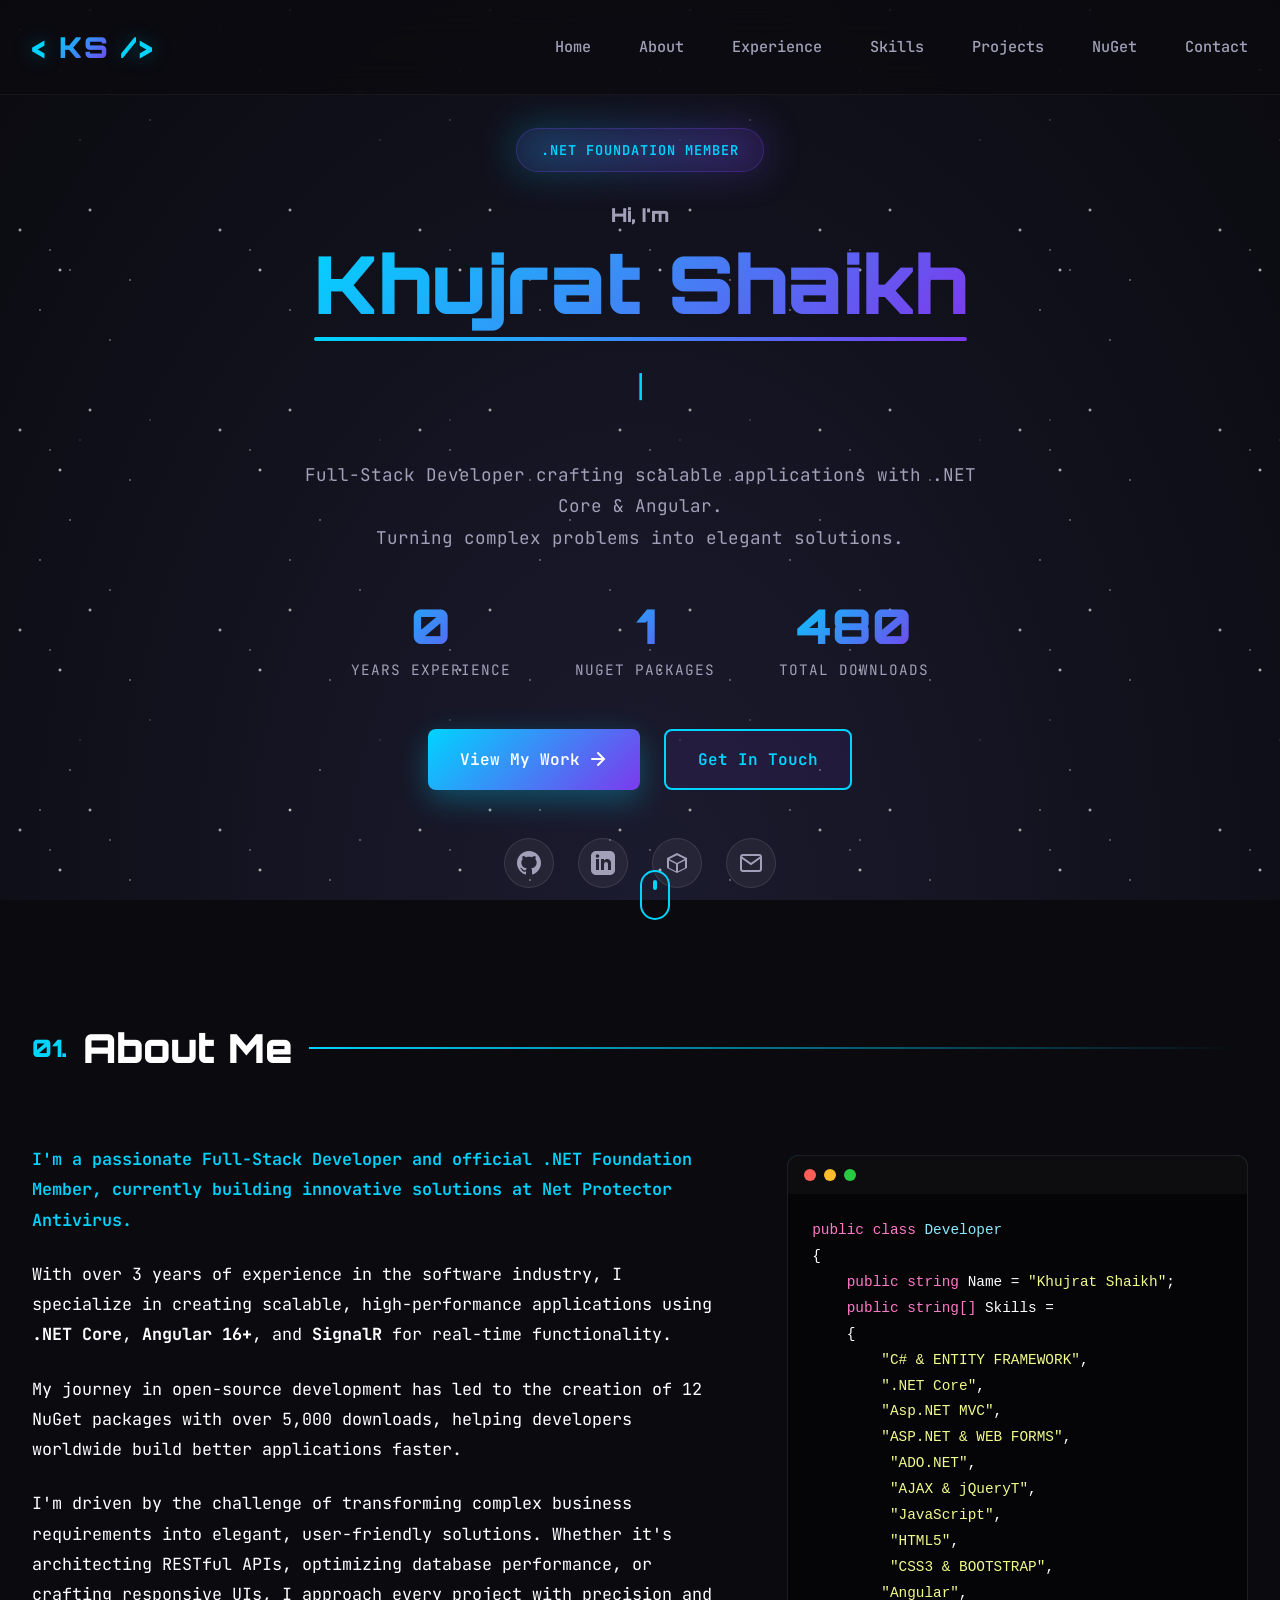
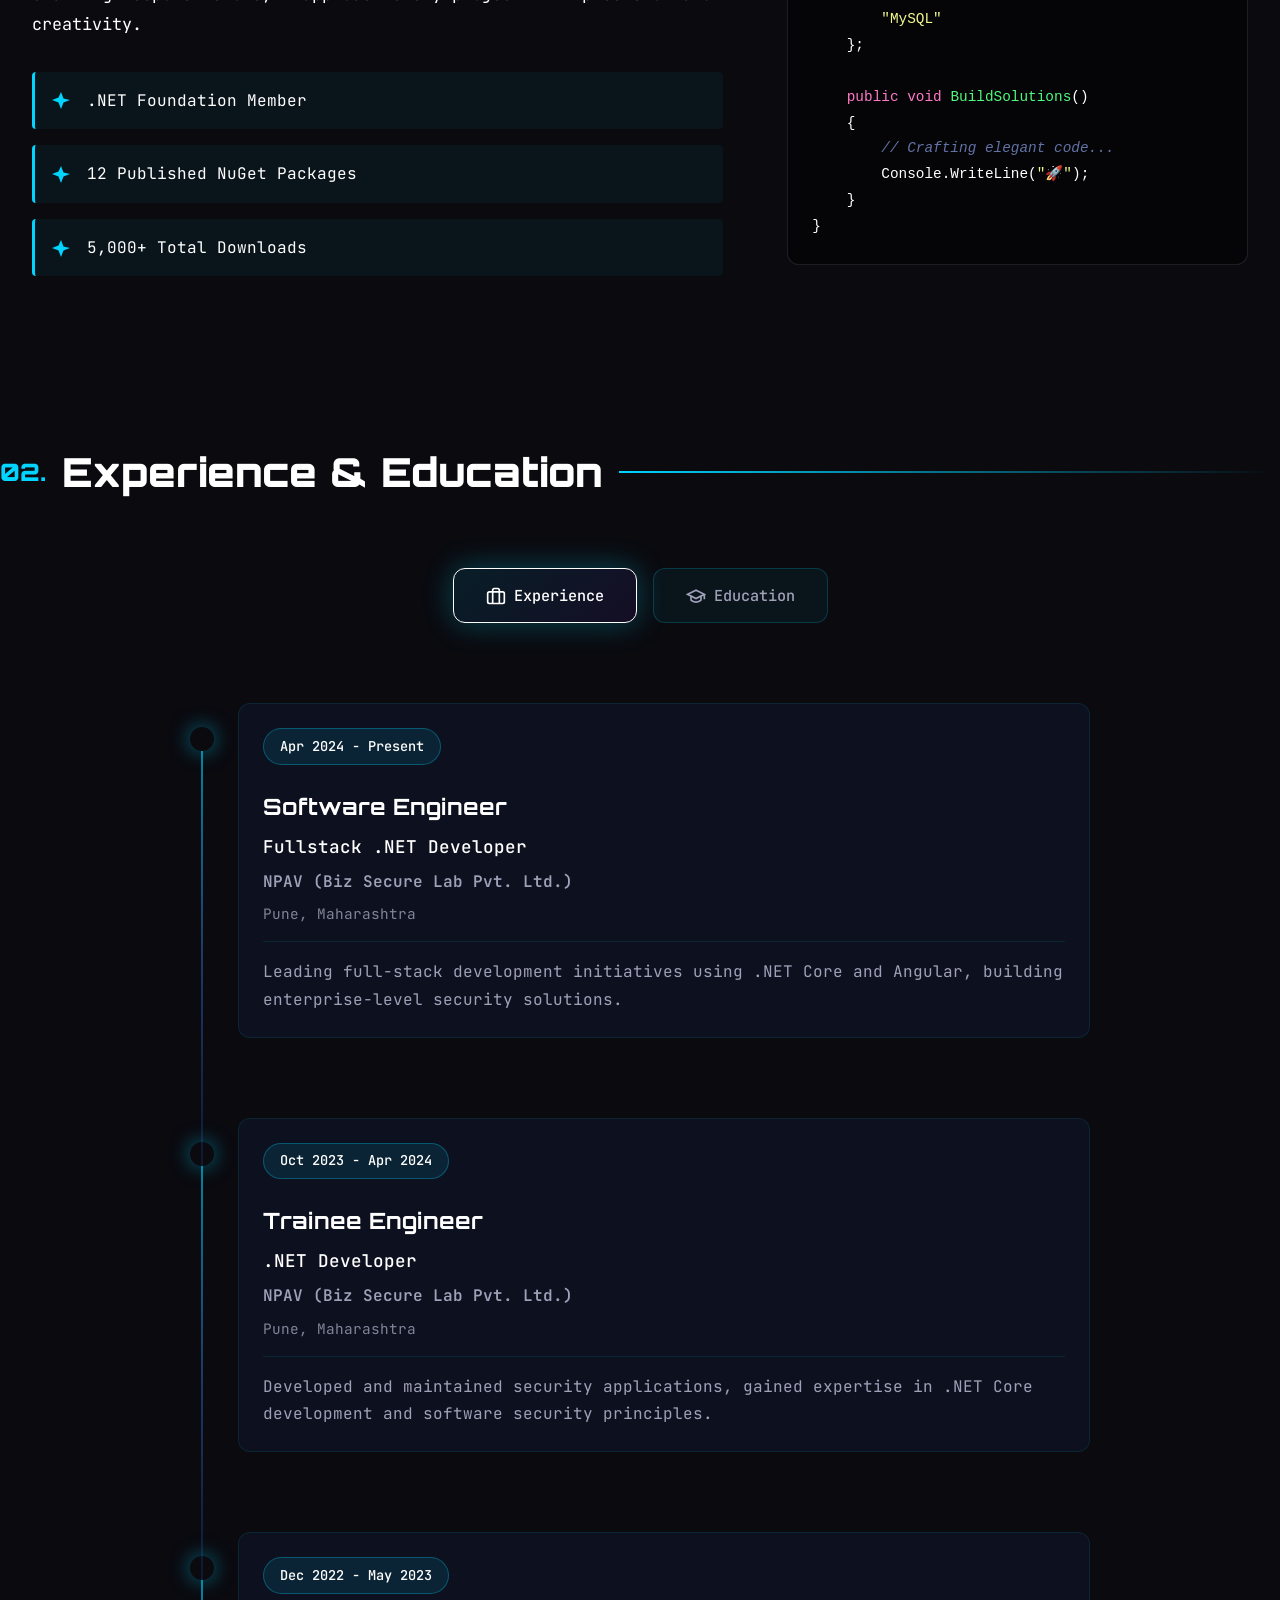
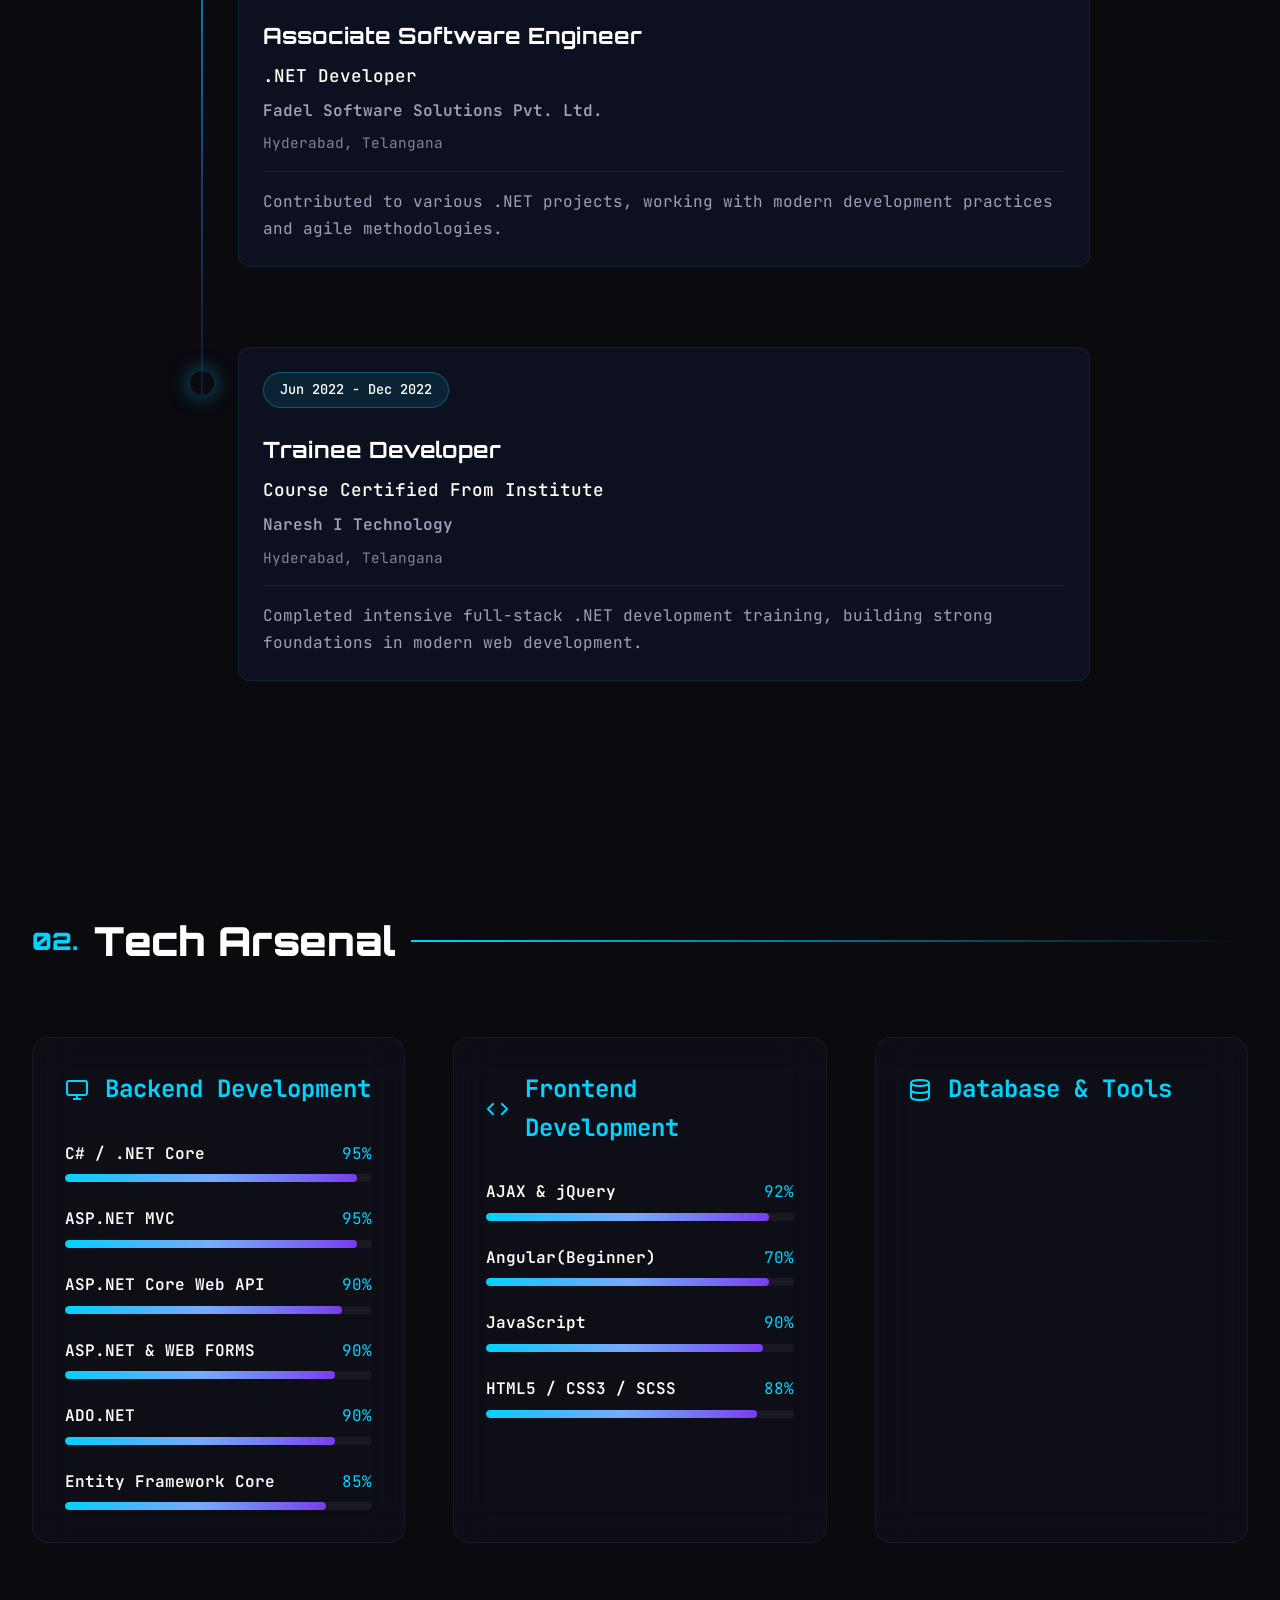
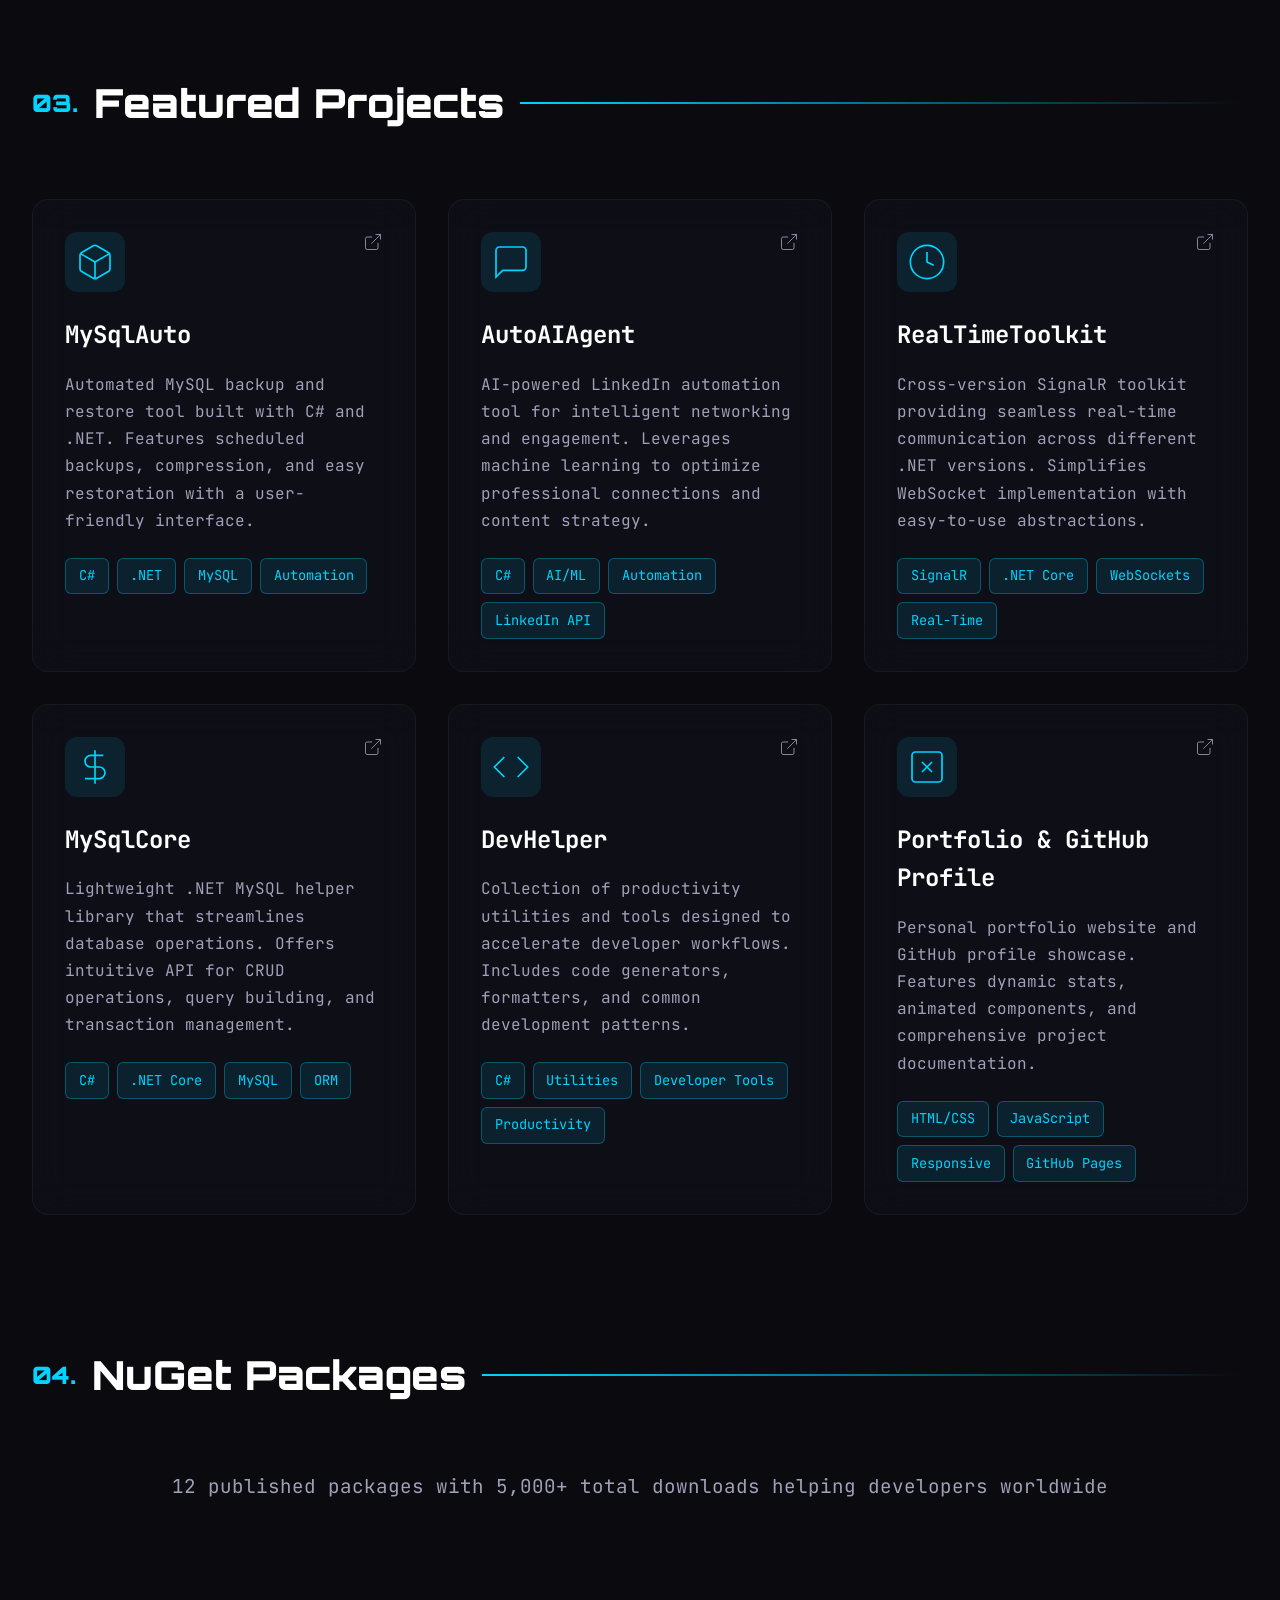
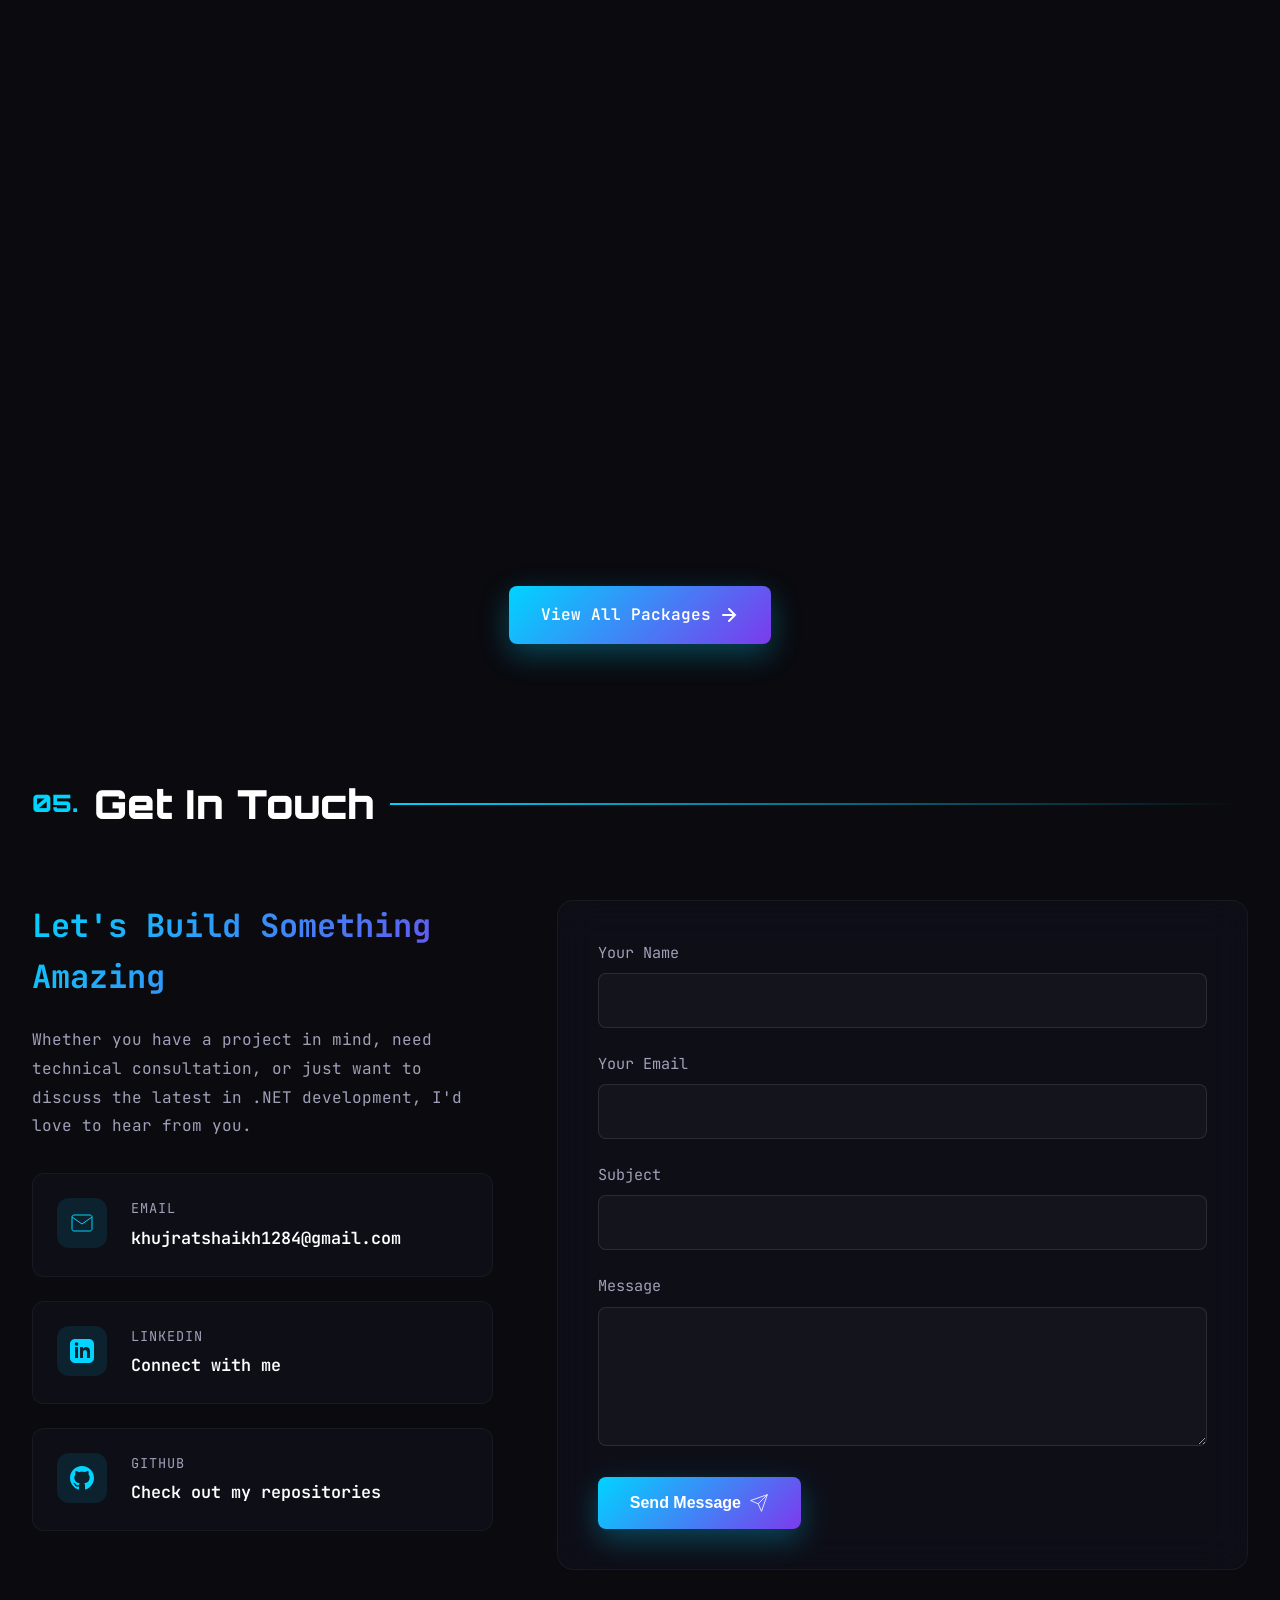
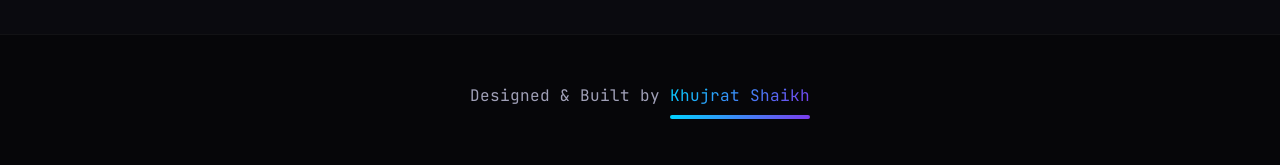
==== commit 2d0ccd0f: "Update index.html" ====
--- a/index.html
+++ b/index.html
@@ -85,7 +85,7 @@
                 <a href="#projects" class="btn btn-primary">
                     <span>View My Work</span>
                     <svg width="20" height="20" viewBox="0 0 20 20" fill="none">
-                        <path d="M4 10h12M10 4l6 6-6 6" stroke="currentColor" stroke-width="2" stroke-linecap="round" />
+                        <path d="M4 10h12M10 4l6 6-6 6" stroke="currentColor" stroke-width="2" stroke-linecap="round"/>
                     </svg>
                 </a>
                 <a href="#contact" class="btn btn-secondary">
@@ -95,23 +95,23 @@
             <div class="social-links">
                 <a href="https://github.com/khujrat17" target="_blank" class="social-icon" aria-label="GitHub">
                     <svg width="24" height="24" viewBox="0 0 24 24" fill="currentColor">
-                        <path d="M12 0c-6.626 0-12 5.373-12 12 0 5.302 3.438 9.8 8.207 11.387.599.111.793-.261.793-.577v-2.234c-3.338.726-4.033-1.416-4.033-1.416-.546-1.387-1.333-1.756-1.333-1.756-1.089-.745.083-.729.083-.729 1.205.084 1.839 1.237 1.839 1.237 1.07 1.834 2.807 1.304 3.492.997.107-.775.418-1.305.762-1.604-2.665-.305-5.467-1.334-5.467-5.931 0-1.311.469-2.381 1.236-3.221-.124-.303-.535-1.524.117-3.176 0 0 1.008-.322 3.301 1.23.957-.266 1.983-.399 3.003-.404 1.02.005 2.047.138 3.006.404 2.291-1.552 3.297-1.23 3.297-1.23.653 1.653.242 2.874.118 3.176.77.84 1.235 1.911 1.235 3.221 0 4.609-2.807 5.624-5.479 5.921.43.372.823 1.102.823 2.222v3.293c0 .319.192.694.801.576 4.765-1.589 8.199-6.086 8.199-11.386 0-6.627-5.373-12-12-12z" />
+                        <path d="M12 0c-6.626 0-12 5.373-12 12 0 5.302 3.438 9.8 8.207 11.387.599.111.793-.261.793-.577v-2.234c-3.338.726-4.033-1.416-4.033-1.416-.546-1.387-1.333-1.756-1.333-1.756-1.089-.745.083-.729.083-.729 1.205.084 1.839 1.237 1.839 1.237 1.07 1.834 2.807 1.304 3.492.997.107-.775.418-1.305.762-1.604-2.665-.305-5.467-1.334-5.467-5.931 0-1.311.469-2.381 1.236-3.221-.124-.303-.535-1.524.117-3.176 0 0 1.008-.322 3.301 1.23.957-.266 1.983-.399 3.003-.404 1.02.005 2.047.138 3.006.404 2.291-1.552 3.297-1.23 3.297-1.23.653 1.653.242 2.874.118 3.176.77.84 1.235 1.911 1.235 3.221 0 4.609-2.807 5.624-5.479 5.921.43.372.823 1.102.823 2.222v3.293c0 .319.192.694.801.576 4.765-1.589 8.199-6.086 8.199-11.386 0-6.627-5.373-12-12-12z"/>
                     </svg>
                 </a>
                 <a href="https://www.linkedin.com/in/khujrat-shaikh-8823a5203/" target="_blank" class="social-icon" aria-label="LinkedIn">
                     <svg width="24" height="24" viewBox="0 0 24 24" fill="currentColor">
-                        <path d="M19 0h-14c-2.761 0-5 2.239-5 5v14c0 2.761 2.239 5 5 5h14c2.762 0 5-2.239 5-5v-14c0-2.761-2.238-5-5-5zm-11 19h-3v-11h3v11zm-1.5-12.268c-.966 0-1.75-.79-1.75-1.764s.784-1.764 1.75-1.764 1.75.79 1.75 1.764-.783 1.764-1.75 1.764zm13.5 12.268h-3v-5.604c0-3.368-4-3.113-4 0v5.604h-3v-11h3v1.765c1.396-2.586 7-2.777 7 2.476v6.759z" />
+                        <path d="M19 0h-14c-2.761 0-5 2.239-5 5v14c0 2.761 2.239 5 5 5h14c2.762 0 5-2.239 5-5v-14c0-2.761-2.238-5-5-5zm-11 19h-3v-11h3v11zm-1.5-12.268c-.966 0-1.75-.79-1.75-1.764s.784-1.764 1.75-1.764 1.75.79 1.75 1.764-.783 1.764-1.75 1.764zm13.5 12.268h-3v-5.604c0-3.368-4-3.113-4 0v5.604h-3v-11h3v1.765c1.396-2.586 7-2.777 7 2.476v6.759z"/>
                     </svg>
                 </a>
                 <a href="https://www.nuget.org/profiles/Khujrat17" target="_blank" class="social-icon" aria-label="NuGet">
                     <svg width="24" height="24" viewBox="0 0 24 24" fill="currentColor">
-                        <path d="M12 2L2 7v10l10 5 10-5V7L12 2zm0 2.18l7.7 3.85L12 11.88 4.3 8.03 12 4.18zM4 9.47l7 3.5v7.36l-7-3.5V9.47zm9 10.86v-7.36l7-3.5v7.36l-7 3.5z" />
+                        <path d="M12 2L2 7v10l10 5 10-5V7L12 2zm0 2.18l7.7 3.85L12 11.88 4.3 8.03 12 4.18zM4 9.47l7 3.5v7.36l-7-3.5V9.47zm9 10.86v-7.36l7-3.5v7.36l-7 3.5z"/>
                     </svg>
                 </a>
                 <a href="mailto:khujratshaikh1284@gmail.com" class="social-icon" aria-label="Email">
                     <svg width="24" height="24" viewBox="0 0 24 24" fill="none" stroke="currentColor" stroke-width="2">
-                        <path d="M4 4h16c1.1 0 2 .9 2 2v12c0 1.1-.9 2-2 2H4c-1.1 0-2-.9-2-2V6c0-1.1.9-2 2-2z" />
-                        <polyline points="22,6 12,13 2,6" />
+                        <path d="M4 4h16c1.1 0 2 .9 2 2v12c0 1.1-.9 2-2 2H4c-1.1 0-2-.9-2-2V6c0-1.1.9-2 2-2z"/>
+                        <polyline points="22,6 12,13 2,6"/>
                     </svg>
                 </a>
             </div>
@@ -134,39 +134,39 @@
             <div class="about-content">
                 <div class="about-text">
                     <p class="highlight-text">
-                        I'm a passionate Full-Stack Developer and official .NET Foundation Member,
+                        I'm a passionate Full-Stack Developer and official .NET Foundation Member, 
                         currently building innovative solutions at Net Protector Antivirus.
                     </p>
                     <p>
-                        With over 3 years of experience in the software industry, I specialize in
-                        creating scalable, high-performance applications using <strong>.NET Core</strong>,
+                        With over 3 years of experience in the software industry, I specialize in 
+                        creating scalable, high-performance applications using <strong>.NET Core</strong>, 
                         <strong>Angular 16+</strong>, and <strong>SignalR</strong> for real-time functionality.
                     </p>
                     <p>
-                        My journey in open-source development has led to the creation of 12 NuGet packages
+                        My journey in open-source development has led to the creation of 12 NuGet packages 
                         with over 5,000 downloads, helping developers worldwide build better applications faster.
                     </p>
                     <p>
-                        I'm driven by the challenge of transforming complex business requirements into elegant,
-                        user-friendly solutions. Whether it's architecting RESTful APIs, optimizing database
+                        I'm driven by the challenge of transforming complex business requirements into elegant, 
+                        user-friendly solutions. Whether it's architecting RESTful APIs, optimizing database 
                         performance, or crafting responsive UIs, I approach every project with precision and creativity.
                     </p>
                     <div class="about-highlights">
                         <div class="highlight-item">
                             <svg width="20" height="20" viewBox="0 0 20 20" fill="none">
-                                <path d="M10 2l2.5 6.5L19 10l-6.5 2.5L10 19l-2.5-6.5L1 10l6.5-2.5L10 2z" fill="currentColor" />
+                                <path d="M10 2l2.5 6.5L19 10l-6.5 2.5L10 19l-2.5-6.5L1 10l6.5-2.5L10 2z" fill="currentColor"/>
                             </svg>
                             <span>.NET Foundation Member</span>
                         </div>
                         <div class="highlight-item">
                             <svg width="20" height="20" viewBox="0 0 20 20" fill="none">
-                                <path d="M10 2l2.5 6.5L19 10l-6.5 2.5L10 19l-2.5-6.5L1 10l6.5-2.5L10 2z" fill="currentColor" />
+                                <path d="M10 2l2.5 6.5L19 10l-6.5 2.5L10 19l-2.5-6.5L1 10l6.5-2.5L10 2z" fill="currentColor"/>
                             </svg>
                             <span>12 Published NuGet Packages</span>
                         </div>
                         <div class="highlight-item">
                             <svg width="20" height="20" viewBox="0 0 20 20" fill="none">
-                                <path d="M10 2l2.5 6.5L19 10l-6.5 2.5L10 19l-2.5-6.5L1 10l6.5-2.5L10 2z" fill="currentColor" />
+                                <path d="M10 2l2.5 6.5L19 10l-6.5 2.5L10 19l-2.5-6.5L1 10l6.5-2.5L10 2z" fill="currentColor"/>
                             </svg>
                             <span>5,000+ Total Downloads</span>
                         </div>
@@ -183,25 +183,25 @@
                             </div>
                             <pre class="code-content"><code><span class="code-keyword">public class</span> <span class="code-class">Developer</span>
 {
-                            <span class="code-keyword">public string</span> Name = <span class="code-string">"Khujrat Shaikh"</span>;
-                            <span class="code-keyword">public string[]</span> Skills = 
+    <span class="code-keyword">public string</span> Name = <span class="code-string">"Khujrat Shaikh"</span>;
+    <span class="code-keyword">public string[]</span> Skills = 
     {
-                            <span class="code-string">"C# & ENTITY FRAMEWORK"</span>,
-                            <span class="code-string">".NET Core"</span>,
-                            <span class="code-string">"Asp.NET MVC"</span>,
-                            <span class="code-string">"ASP.NET & WEB FORMS"</span>,
-                            <span class="code-string">"ADO.NET"</span>,
-                            <span class="code-string">"AJAX & jQueryT"</span>,
-                            <span class="code-string">"JavaScript"</span>,
-                            <span class="code-string">"HTML5"</span>,
-                            <span class="code-string">"CSS3 & BOOTSTRAP"</span>,
-                            <span class="code-string">"Angular"</span>,
-                            <span class="code-string">"MySQL"</span>
+        <span class="code-string">"C# & ENTITY FRAMEWORK"</span>,
+        <span class="code-string">".NET Core"</span>,
+        <span class="code-string">"Asp.NET MVC"</span>,
+        <span class="code-string">"ASP.NET & WEB FORMS"</span>,
+         <span class="code-string">"ADO.NET"</span>,
+         <span class="code-string">"AJAX & jQueryT"</span>,
+         <span class="code-string">"JavaScript"</span>,
+         <span class="code-string">"HTML5"</span>,
+         <span class="code-string">"CSS3 & BOOTSTRAP"</span>,
+        <span class="code-string">"Angular"</span>,
+        <span class="code-string">"MySQL"</span>
     };
     
-                            <span class="code-keyword">public void</span> <span class="code-method">BuildSolutions</span>()
+    <span class="code-keyword">public void</span> <span class="code-method">BuildSolutions</span>()
     {
-                            <span class="code-comment">// Crafting elegant code...</span>
+        <span class="code-comment">// Crafting elegant code...</span>
         Console.WriteLine(<span class="code-string">"🚀"</span>);
     }
 }</code></pre>
@@ -212,7 +212,7 @@
         </div>
     </section>
 
-    <!-- Education & Experience Section -->
+<!-- Education & Experience Section -->
     <section id="experience" class="experience">
         <div class="container">
             <h2 class="section-title">
@@ -220,20 +220,20 @@
                 <span class="title-text">Experience & Education</span>
                 <span class="title-line"></span>
             </h2>
-
+            
             <!-- Tab Navigation -->
             <div class="tab-navigation">
                 <button class="tab-btn active" data-tab="tab-1">
                     <svg width="20" height="20" viewBox="0 0 24 24" fill="none" stroke="currentColor">
-                        <rect x="2" y="7" width="20" height="14" rx="2" ry="2" />
-                        <path d="M16 21V5a2 2 0 0 0-2-2h-4a2 2 0 0 0-2 2v16" />
+                        <rect x="2" y="7" width="20" height="14" rx="2" ry="2"/>
+                        <path d="M16 21V5a2 2 0 0 0-2-2h-4a2 2 0 0 0-2 2v16"/>
                     </svg>
                     Experience
                 </button>
                 <button class="tab-btn" data-tab="tab-2">
                     <svg width="20" height="20" viewBox="0 0 24 24" fill="none" stroke="currentColor">
-                        <path d="M22 10v6M2 10l10-5 10 5-10 5z" />
-                        <path d="M6 12v5c3 3 9 3 12 0v-5" />
+                        <path d="M22 10v6M2 10l10-5 10 5-10 5z"/>
+                        <path d="M6 12v5c3 3 9 3 12 0v-5"/>
                     </svg>
                     Education
                 </button>
@@ -380,9 +380,9 @@
                 <div class="skill-category" data-category="backend">
                     <h3 class="category-title">
                         <svg width="24" height="24" viewBox="0 0 24 24" fill="none" stroke="currentColor">
-                            <rect x="2" y="3" width="20" height="14" rx="2" ry="2" />
-                            <line x1="8" y1="21" x2="16" y2="21" />
-                            <line x1="12" y1="17" x2="12" y2="21" />
+                            <rect x="2" y="3" width="20" height="14" rx="2" ry="2"/>
+                            <line x1="8" y1="21" x2="16" y2="21"/>
+                            <line x1="12" y1="17" x2="12" y2="21"/>
                         </svg>
                         Backend Development
                     </h3>
@@ -423,7 +423,7 @@
                                 <div class="skill-progress"></div>
                             </div>
                         </div>
-                        <div class="skill-item" data-level="88">
+                          <div class="skill-item" data-level="88">
                             <div class="skill-info">
                                 <span class="skill-name">ADO.NET</span>
                                 <span class="skill-percent">90%</span>
@@ -447,13 +447,13 @@
                 <div class="skill-category" data-category="frontend">
                     <h3 class="category-title">
                         <svg width="24" height="24" viewBox="0 0 24 24" fill="none" stroke="currentColor">
-                            <polyline points="16 18 22 12 16 6" />
-                            <polyline points="8 6 2 12 8 18" />
+                            <polyline points="16 18 22 12 16 6"/>
+                            <polyline points="8 6 2 12 8 18"/>
                         </svg>
                         Frontend Development
                     </h3>
                     <div class="skills-list">
-                        <div class="skill-item" data-level="92">
+                           <div class="skill-item" data-level="92">
                             <div class="skill-info">
                                 <span class="skill-name">AJAX & jQuery</span>
                                 <span class="skill-percent">92%</span>
@@ -504,9 +504,9 @@
                 <div class="skill-category" data-category="database">
                     <h3 class="category-title">
                         <svg width="24" height="24" viewBox="0 0 24 24" fill="none" stroke="currentColor">
-                            <ellipse cx="12" cy="5" rx="9" ry="3" />
-                            <path d="M21 12c0 1.66-4 3-9 3s-9-1.34-9-3" />
-                            <path d="M3 5v14c0 1.66 4 3 9 3s9-1.34 9-3V5" />
+                            <ellipse cx="12" cy="5" rx="9" ry="3"/>
+                            <path d="M21 12c0 1.66-4 3-9 3s-9-1.34-9-3"/>
+                            <path d="M3 5v14c0 1.66 4 3 9 3s9-1.34 9-3V5"/>
                         </svg>
                         Database & Tools
                     </h3>
@@ -567,22 +567,22 @@
                     <div class="project-header">
                         <div class="project-icon">
                             <svg width="40" height="40" viewBox="0 0 24 24" fill="none" stroke="currentColor">
-                                <path d="M21 16V8a2 2 0 0 0-1-1.73l-7-4a2 2 0 0 0-2 0l-7 4A2 2 0 0 0 3 8v8a2 2 0 0 0 1 1.73l7 4a2 2 0 0 0 2 0l7-4A2 2 0 0 0 21 16z" />
-                                <polyline points="3.27 6.96 12 12.01 20.73 6.96" />
-                                <line x1="12" y1="22.08" x2="12" y2="12" />
+                                <path d="M21 16V8a2 2 0 0 0-1-1.73l-7-4a2 2 0 0 0-2 0l-7 4A2 2 0 0 0 3 8v8a2 2 0 0 0 1 1.73l7 4a2 2 0 0 0 2 0l7-4A2 2 0 0 0 21 16z"/>
+                                <polyline points="3.27 6.96 12 12.01 20.73 6.96"/>
+                                <line x1="12" y1="22.08" x2="12" y2="12"/>
                             </svg>
                         </div>
                         <a href="https://github.com/khujrat17/MySqlAuto" target="_blank" class="project-link">
                             <svg width="20" height="20" viewBox="0 0 24 24" fill="none" stroke="currentColor">
-                                <path d="M18 13v6a2 2 0 0 1-2 2H5a2 2 0 0 1-2-2V8a2 2 0 0 1 2-2h6" />
-                                <polyline points="15 3 21 3 21 9" />
-                                <line x1="10" y1="14" x2="21" y2="3" />
+                                <path d="M18 13v6a2 2 0 0 1-2 2H5a2 2 0 0 1-2-2V8a2 2 0 0 1 2-2h6"/>
+                                <polyline points="15 3 21 3 21 9"/>
+                                <line x1="10" y1="14" x2="21" y2="3"/>
                             </svg>
                         </a>
                     </div>
                     <h3 class="project-title">MySqlAuto</h3>
                     <p class="project-description">
-                        Automated MySQL backup and restore tool built with C# and .NET.
+                        Automated MySQL backup and restore tool built with C# and .NET. 
                         Features scheduled backups, compression, and easy restoration with a user-friendly interface.
                     </p>
                     <div class="project-tags">
@@ -598,20 +598,20 @@
                     <div class="project-header">
                         <div class="project-icon">
                             <svg width="40" height="40" viewBox="0 0 24 24" fill="none" stroke="currentColor">
-                                <path d="M21 15a2 2 0 0 1-2 2H7l-4 4V5a2 2 0 0 1 2-2h14a2 2 0 0 1 2 2z" />
+                                <path d="M21 15a2 2 0 0 1-2 2H7l-4 4V5a2 2 0 0 1 2-2h14a2 2 0 0 1 2 2z"/>
                             </svg>
                         </div>
                         <a href="https://github.com/khujrat17/AutoAIAgent" target="_blank" class="project-link">
                             <svg width="20" height="20" viewBox="0 0 24 24" fill="none" stroke="currentColor">
-                                <path d="M18 13v6a2 2 0 0 1-2 2H5a2 2 0 0 1-2-2V8a2 2 0 0 1 2-2h6" />
-                                <polyline points="15 3 21 3 21 9" />
-                                <line x1="10" y1="14" x2="21" y2="3" />
+                                <path d="M18 13v6a2 2 0 0 1-2 2H5a2 2 0 0 1-2-2V8a2 2 0 0 1 2-2h6"/>
+                                <polyline points="15 3 21 3 21 9"/>
+                                <line x1="10" y1="14" x2="21" y2="3"/>
                             </svg>
                         </a>
                     </div>
                     <h3 class="project-title">AutoAIAgent</h3>
                     <p class="project-description">
-                        AI-powered LinkedIn automation tool for intelligent networking and engagement.
+                        AI-powered LinkedIn automation tool for intelligent networking and engagement. 
                         Leverages machine learning to optimize professional connections and content strategy.
                     </p>
                     <div class="project-tags">
@@ -627,21 +627,21 @@
                     <div class="project-header">
                         <div class="project-icon">
                             <svg width="40" height="40" viewBox="0 0 24 24" fill="none" stroke="currentColor">
-                                <circle cx="12" cy="12" r="10" />
-                                <polyline points="12 6 12 12 16 14" />
+                                <circle cx="12" cy="12" r="10"/>
+                                <polyline points="12 6 12 12 16 14"/>
                             </svg>
                         </div>
                         <a href="https://github.com/khujrat17/RealTimeToolkit" target="_blank" class="project-link">
                             <svg width="20" height="20" viewBox="0 0 24 24" fill="none" stroke="currentColor">
-                                <path d="M18 13v6a2 2 0 0 1-2 2H5a2 2 0 0 1-2-2V8a2 2 0 0 1 2-2h6" />
-                                <polyline points="15 3 21 3 21 9" />
-                                <line x1="10" y1="14" x2="21" y2="3" />
+                                <path d="M18 13v6a2 2 0 0 1-2 2H5a2 2 0 0 1-2-2V8a2 2 0 0 1 2-2h6"/>
+                                <polyline points="15 3 21 3 21 9"/>
+                                <line x1="10" y1="14" x2="21" y2="3"/>
                             </svg>
                         </a>
                     </div>
                     <h3 class="project-title">RealTimeToolkit</h3>
                     <p class="project-description">
-                        Cross-version SignalR toolkit providing seamless real-time communication across different .NET versions.
+                        Cross-version SignalR toolkit providing seamless real-time communication across different .NET versions. 
                         Simplifies WebSocket implementation with easy-to-use abstractions.
                     </p>
                     <div class="project-tags">
@@ -657,20 +657,20 @@
                     <div class="project-header">
                         <div class="project-icon">
                             <svg width="40" height="40" viewBox="0 0 24 24" fill="none" stroke="currentColor">
-                                <path d="M12 2v20M17 5H9.5a3.5 3.5 0 0 0 0 7h5a3.5 3.5 0 0 1 0 7H6" />
+                                <path d="M12 2v20M17 5H9.5a3.5 3.5 0 0 0 0 7h5a3.5 3.5 0 0 1 0 7H6"/>
                             </svg>
                         </div>
                         <a href="https://github.com/khujrat17/MySqlCore" target="_blank" class="project-link">
                             <svg width="20" height="20" viewBox="0 0 24 24" fill="none" stroke="currentColor">
-                                <path d="M18 13v6a2 2 0 0 1-2 2H5a2 2 0 0 1-2-2V8a2 2 0 0 1 2-2h6" />
-                                <polyline points="15 3 21 3 21 9" />
-                                <line x1="10" y1="14" x2="21" y2="3" />
+                                <path d="M18 13v6a2 2 0 0 1-2 2H5a2 2 0 0 1-2-2V8a2 2 0 0 1 2-2h6"/>
+                                <polyline points="15 3 21 3 21 9"/>
+                                <line x1="10" y1="14" x2="21" y2="3"/>
                             </svg>
                         </a>
                     </div>
                     <h3 class="project-title">MySqlCore</h3>
                     <p class="project-description">
-                        Lightweight .NET MySQL helper library that streamlines database operations.
+                        Lightweight .NET MySQL helper library that streamlines database operations. 
                         Offers intuitive API for CRUD operations, query building, and transaction management.
                     </p>
                     <div class="project-tags">
@@ -686,21 +686,21 @@
                     <div class="project-header">
                         <div class="project-icon">
                             <svg width="40" height="40" viewBox="0 0 24 24" fill="none" stroke="currentColor">
-                                <polyline points="16 18 22 12 16 6" />
-                                <polyline points="8 6 2 12 8 18" />
+                                <polyline points="16 18 22 12 16 6"/>
+                                <polyline points="8 6 2 12 8 18"/>
                             </svg>
                         </div>
                         <a href="https://github.com/khujrat17/DevHelper" target="_blank" class="project-link">
                             <svg width="20" height="20" viewBox="0 0 24 24" fill="none" stroke="currentColor">
-                                <path d="M18 13v6a2 2 0 0 1-2 2H5a2 2 0 0 1-2-2V8a2 2 0 0 1 2-2h6" />
-                                <polyline points="15 3 21 3 21 9" />
-                                <line x1="10" y1="14" x2="21" y2="3" />
+                                <path d="M18 13v6a2 2 0 0 1-2 2H5a2 2 0 0 1-2-2V8a2 2 0 0 1 2-2h6"/>
+                                <polyline points="15 3 21 3 21 9"/>
+                                <line x1="10" y1="14" x2="21" y2="3"/>
                             </svg>
                         </a>
                     </div>
                     <h3 class="project-title">DevHelper</h3>
                     <p class="project-description">
-                        Collection of productivity utilities and tools designed to accelerate developer workflows.
+                        Collection of productivity utilities and tools designed to accelerate developer workflows. 
                         Includes code generators, formatters, and common development patterns.
                     </p>
                     <div class="project-tags">
@@ -716,22 +716,22 @@
                     <div class="project-header">
                         <div class="project-icon">
                             <svg width="40" height="40" viewBox="0 0 24 24" fill="none" stroke="currentColor">
-                                <rect x="3" y="3" width="18" height="18" rx="2" ry="2" />
-                                <line x1="9" y1="9" x2="15" y2="15" />
-                                <line x1="15" y1="9" x2="9" y2="15" />
+                                <rect x="3" y="3" width="18" height="18" rx="2" ry="2"/>
+                                <line x1="9" y1="9" x2="15" y2="15"/>
+                                <line x1="15" y1="9" x2="9" y2="15"/>
                             </svg>
                         </div>
                         <a href="https://github.com/khujrat17/khujrat17" target="_blank" class="project-link">
                             <svg width="20" height="20" viewBox="0 0 24 24" fill="none" stroke="currentColor">
-                                <path d="M18 13v6a2 2 0 0 1-2 2H5a2 2 0 0 1-2-2V8a2 2 0 0 1 2-2h6" />
-                                <polyline points="15 3 21 3 21 9" />
-                                <line x1="10" y1="14" x2="21" y2="3" />
+                                <path d="M18 13v6a2 2 0 0 1-2 2H5a2 2 0 0 1-2-2V8a2 2 0 0 1 2-2h6"/>
+                                <polyline points="15 3 21 3 21 9"/>
+                                <line x1="10" y1="14" x2="21" y2="3"/>
                             </svg>
                         </a>
                     </div>
                     <h3 class="project-title">Portfolio & GitHub Profile</h3>
                     <p class="project-description">
-                        Personal portfolio website and GitHub profile showcase.
+                        Personal portfolio website and GitHub profile showcase. 
                         Features dynamic stats, animated components, and comprehensive project documentation.
                     </p>
                     <div class="project-tags">
@@ -764,9 +764,9 @@
                     <a href="https://www.nuget.org/packages/MySqlOptimizer/" target="_blank" class="package-link">
                         <span>View on NuGet</span>
                         <svg width="16" height="16" viewBox="0 0 24 24" fill="none" stroke="currentColor">
-                            <path d="M18 13v6a2 2 0 0 1-2 2H5a2 2 0 0 1-2-2V8a2 2 0 0 1 2-2h6" />
-                            <polyline points="15 3 21 3 21 9" />
-                            <line x1="10" y1="14" x2="21" y2="3" />
+                            <path d="M18 13v6a2 2 0 0 1-2 2H5a2 2 0 0 1-2-2V8a2 2 0 0 1 2-2h6"/>
+                            <polyline points="15 3 21 3 21 9"/>
+                            <line x1="10" y1="14" x2="21" y2="3"/>
                         </svg>
                     </a>
                 </div>
@@ -780,9 +780,9 @@
                     <a href="https://www.nuget.org/packages/myOtpGenerator/" target="_blank" class="package-link">
                         <span>View on NuGet</span>
                         <svg width="16" height="16" viewBox="0 0 24 24" fill="none" stroke="currentColor">
-                            <path d="M18 13v6a2 2 0 0 1-2 2H5a2 2 0 0 1-2-2V8a2 2 0 0 1 2-2h6" />
-                            <polyline points="15 3 21 3 21 9" />
-                            <line x1="10" y1="14" x2="21" y2="3" />
+                            <path d="M18 13v6a2 2 0 0 1-2 2H5a2 2 0 0 1-2-2V8a2 2 0 0 1 2-2h6"/>
+                            <polyline points="15 3 21 3 21 9"/>
+                            <line x1="10" y1="14" x2="21" y2="3"/>
                         </svg>
                     </a>
                 </div>
@@ -796,9 +796,9 @@
                     <a href="https://www.nuget.org/packages/CodeSnip.NET/" target="_blank" class="package-link">
                         <span>View on NuGet</span>
                         <svg width="16" height="16" viewBox="0 0 24 24" fill="none" stroke="currentColor">
-                            <path d="M18 13v6a2 2 0 0 1-2 2H5a2 2 0 0 1-2-2V8a2 2 0 0 1 2-2h6" />
-                            <polyline points="15 3 21 3 21 9" />
-                            <line x1="10" y1="14" x2="21" y2="3" />
+                            <path d="M18 13v6a2 2 0 0 1-2 2H5a2 2 0 0 1-2-2V8a2 2 0 0 1 2-2h6"/>
+                            <polyline points="15 3 21 3 21 9"/>
+                            <line x1="10" y1="14" x2="21" y2="3"/>
                         </svg>
                     </a>
                 </div>
@@ -812,9 +812,9 @@
                     <a href="https://www.nuget.org/packages/CustomLog/" target="_blank" class="package-link">
                         <span>View on NuGet</span>
                         <svg width="16" height="16" viewBox="0 0 24 24" fill="none" stroke="currentColor">
-                            <path d="M18 13v6a2 2 0 0 1-2 2H5a2 2 0 0 1-2-2V8a2 2 0 0 1 2-2h6" />
-                            <polyline points="15 3 21 3 21 9" />
-                            <line x1="10" y1="14" x2="21" y2="3" />
+                            <path d="M18 13v6a2 2 0 0 1-2 2H5a2 2 0 0 1-2-2V8a2 2 0 0 1 2-2h6"/>
+                            <polyline points="15 3 21 3 21 9"/>
+                            <line x1="10" y1="14" x2="21" y2="3"/>
                         </svg>
                     </a>
                 </div>
@@ -828,9 +828,9 @@
                     <a href="https://www.nuget.org/packages/RealTimeToolkit.NET/" target="_blank" class="package-link">
                         <span>View on NuGet</span>
                         <svg width="16" height="16" viewBox="0 0 24 24" fill="none" stroke="currentColor">
-                            <path d="M18 13v6a2 2 0 0 1-2 2H5a2 2 0 0 1-2-2V8a2 2 0 0 1 2-2h6" />
-                            <polyline points="15 3 21 3 21 9" />
-                            <line x1="10" y1="14" x2="21" y2="3" />
+                            <path d="M18 13v6a2 2 0 0 1-2 2H5a2 2 0 0 1-2-2V8a2 2 0 0 1 2-2h6"/>
+                            <polyline points="15 3 21 3 21 9"/>
+                            <line x1="10" y1="14" x2="21" y2="3"/>
                         </svg>
                     </a>
                 </div>
@@ -844,9 +844,9 @@
                     <a href="https://www.nuget.org/packages/DesignPatternsDemo/" target="_blank" class="package-link">
                         <span>View on NuGet</span>
                         <svg width="16" height="16" viewBox="0 0 24 24" fill="none" stroke="currentColor">
-                            <path d="M18 13v6a2 2 0 0 1-2 2H5a2 2 0 0 1-2-2V8a2 2 0 0 1 2-2h6" />
-                            <polyline points="15 3 21 3 21 9" />
-                            <line x1="10" y1="14" x2="21" y2="3" />
+                            <path d="M18 13v6a2 2 0 0 1-2 2H5a2 2 0 0 1-2-2V8a2 2 0 0 1 2-2h6"/>
+                            <polyline points="15 3 21 3 21 9"/>
+                            <line x1="10" y1="14" x2="21" y2="3"/>
                         </svg>
                     </a>
                 </div>
@@ -855,7 +855,7 @@
                 <a href="https://www.nuget.org/profiles/Khujrat17" target="_blank" class="btn btn-primary">
                     <span>View All Packages</span>
                     <svg width="20" height="20" viewBox="0 0 20 20" fill="none">
-                        <path d="M4 10h12M10 4l6 6-6 6" stroke="currentColor" stroke-width="2" stroke-linecap="round" />
+                        <path d="M4 10h12M10 4l6 6-6 6" stroke="currentColor" stroke-width="2" stroke-linecap="round"/>
                     </svg>
                 </a>
             </div>
@@ -874,15 +874,15 @@
                 <div class="contact-info">
                     <h3 class="contact-heading">Let's Build Something Amazing</h3>
                     <p class="contact-text">
-                        Whether you have a project in mind, need technical consultation,
+                        Whether you have a project in mind, need technical consultation, 
                         or just want to discuss the latest in .NET development, I'd love to hear from you.
                     </p>
                     <div class="contact-methods">
                         <a href="mailto:khujratshaikh1284@gmail.com" class="contact-method">
                             <div class="method-icon">
                                 <svg width="24" height="24" viewBox="0 0 24 24" fill="none" stroke="currentColor">
-                                    <path d="M4 4h16c1.1 0 2 .9 2 2v12c0 1.1-.9 2-2 2H4c-1.1 0-2-.9-2-2V6c0-1.1.9-2 2-2z" />
-                                    <polyline points="22,6 12,13 2,6" />
+                                    <path d="M4 4h16c1.1 0 2 .9 2 2v12c0 1.1-.9 2-2 2H4c-1.1 0-2-.9-2-2V6c0-1.1.9-2 2-2z"/>
+                                    <polyline points="22,6 12,13 2,6"/>
                                 </svg>
                             </div>
                             <div class="method-details">
@@ -893,7 +893,7 @@
                         <a href="https://www.linkedin.com/in/khujrat-shaikh-8823a5203/" target="_blank" class="contact-method">
                             <div class="method-icon">
                                 <svg width="24" height="24" viewBox="0 0 24 24" fill="currentColor">
-                                    <path d="M19 0h-14c-2.761 0-5 2.239-5 5v14c0 2.761 2.239 5 5 5h14c2.762 0 5-2.239 5-5v-14c0-2.761-2.238-5-5-5zm-11 19h-3v-11h3v11zm-1.5-12.268c-.966 0-1.75-.79-1.75-1.764s.784-1.764 1.75-1.764 1.75.79 1.75 1.764-.783 1.764-1.75 1.764zm13.5 12.268h-3v-5.604c0-3.368-4-3.113-4 0v5.604h-3v-11h3v1.765c1.396-2.586 7-2.777 7 2.476v6.759z" />
+                                    <path d="M19 0h-14c-2.761 0-5 2.239-5 5v14c0 2.761 2.239 5 5 5h14c2.762 0 5-2.239 5-5v-14c0-2.761-2.238-5-5-5zm-11 19h-3v-11h3v11zm-1.5-12.268c-.966 0-1.75-.79-1.75-1.764s.784-1.764 1.75-1.764 1.75.79 1.75 1.764-.783 1.764-1.75 1.764zm13.5 12.268h-3v-5.604c0-3.368-4-3.113-4 0v5.604h-3v-11h3v1.765c1.396-2.586 7-2.777 7 2.476v6.759z"/>
                                 </svg>
                             </div>
                             <div class="method-details">
@@ -904,7 +904,7 @@
                         <a href="https://github.com/khujrat17" target="_blank" class="contact-method">
                             <div class="method-icon">
                                 <svg width="24" height="24" viewBox="0 0 24 24" fill="currentColor">
-                                    <path d="M12 0c-6.626 0-12 5.373-12 12 0 5.302 3.438 9.8 8.207 11.387.599.111.793-.261.793-.577v-2.234c-3.338.726-4.033-1.416-4.033-1.416-.546-1.387-1.333-1.756-1.333-1.756-1.089-.745.083-.729.083-.729 1.205.084 1.839 1.237 1.839 1.237 1.07 1.834 2.807 1.304 3.492.997.107-.775.418-1.305.762-1.604-2.665-.305-5.467-1.334-5.467-5.931 0-1.311.469-2.381 1.236-3.221-.124-.303-.535-1.524.117-3.176 0 0 1.008-.322 3.301 1.23.957-.266 1.983-.399 3.003-.404 1.02.005 2.047.138 3.006.404 2.291-1.552 3.297-1.23 3.297-1.23.653 1.653.242 2.874.118 3.176.77.84 1.235 1.911 1.235 3.221 0 4.609-2.807 5.624-5.479 5.921.43.372.823 1.102.823 2.222v3.293c0 .319.192.694.801.576 4.765-1.589 8.199-6.086 8.199-11.386 0-6.627-5.373-12-12-12z" />
+                                    <path d="M12 0c-6.626 0-12 5.373-12 12 0 5.302 3.438 9.8 8.207 11.387.599.111.793-.261.793-.577v-2.234c-3.338.726-4.033-1.416-4.033-1.416-.546-1.387-1.333-1.756-1.333-1.756-1.089-.745.083-.729.083-.729 1.205.084 1.839 1.237 1.839 1.237 1.07 1.834 2.807 1.304 3.492.997.107-.775.418-1.305.762-1.604-2.665-.305-5.467-1.334-5.467-5.931 0-1.311.469-2.381 1.236-3.221-.124-.303-.535-1.524.117-3.176 0 0 1.008-.322 3.301 1.23.957-.266 1.983-.399 3.003-.404 1.02.005 2.047.138 3.006.404 2.291-1.552 3.297-1.23 3.297-1.23.653 1.653.242 2.874.118 3.176.77.84 1.235 1.911 1.235 3.221 0 4.609-2.807 5.624-5.479 5.921.43.372.823 1.102.823 2.222v3.293c0 .319.192.694.801.576 4.765-1.589 8.199-6.086 8.199-11.386 0-6.627-5.373-12-12-12z"/>
                                 </svg>
                             </div>
                             <div class="method-details">
@@ -934,8 +934,8 @@
                     <button type="submit" class="btn btn-primary">
                         <span>Send Message</span>
                         <svg width="20" height="20" viewBox="0 0 24 24" fill="none" stroke="currentColor">
-                            <line x1="22" y1="2" x2="11" y2="13" />
-                            <polygon points="22 2 15 22 11 13 2 9 22 2" />
+                            <line x1="22" y1="2" x2="11" y2="13"/>
+                            <polygon points="22 2 15 22 11 13 2 9 22 2"/>
                         </svg>
                     </button>
                 </form>
@@ -951,7 +951,7 @@
                     Designed & Built by <span class="gradient-text">Khujrat Shaikh</span>
                 </p>
                 <p class="footer-copyright">
-
+                   
                 </p>
             </div>
         </div>
@@ -959,4 +959,4 @@
 
     <script src="script.js"></script>
 </body>
-</html>+</html>
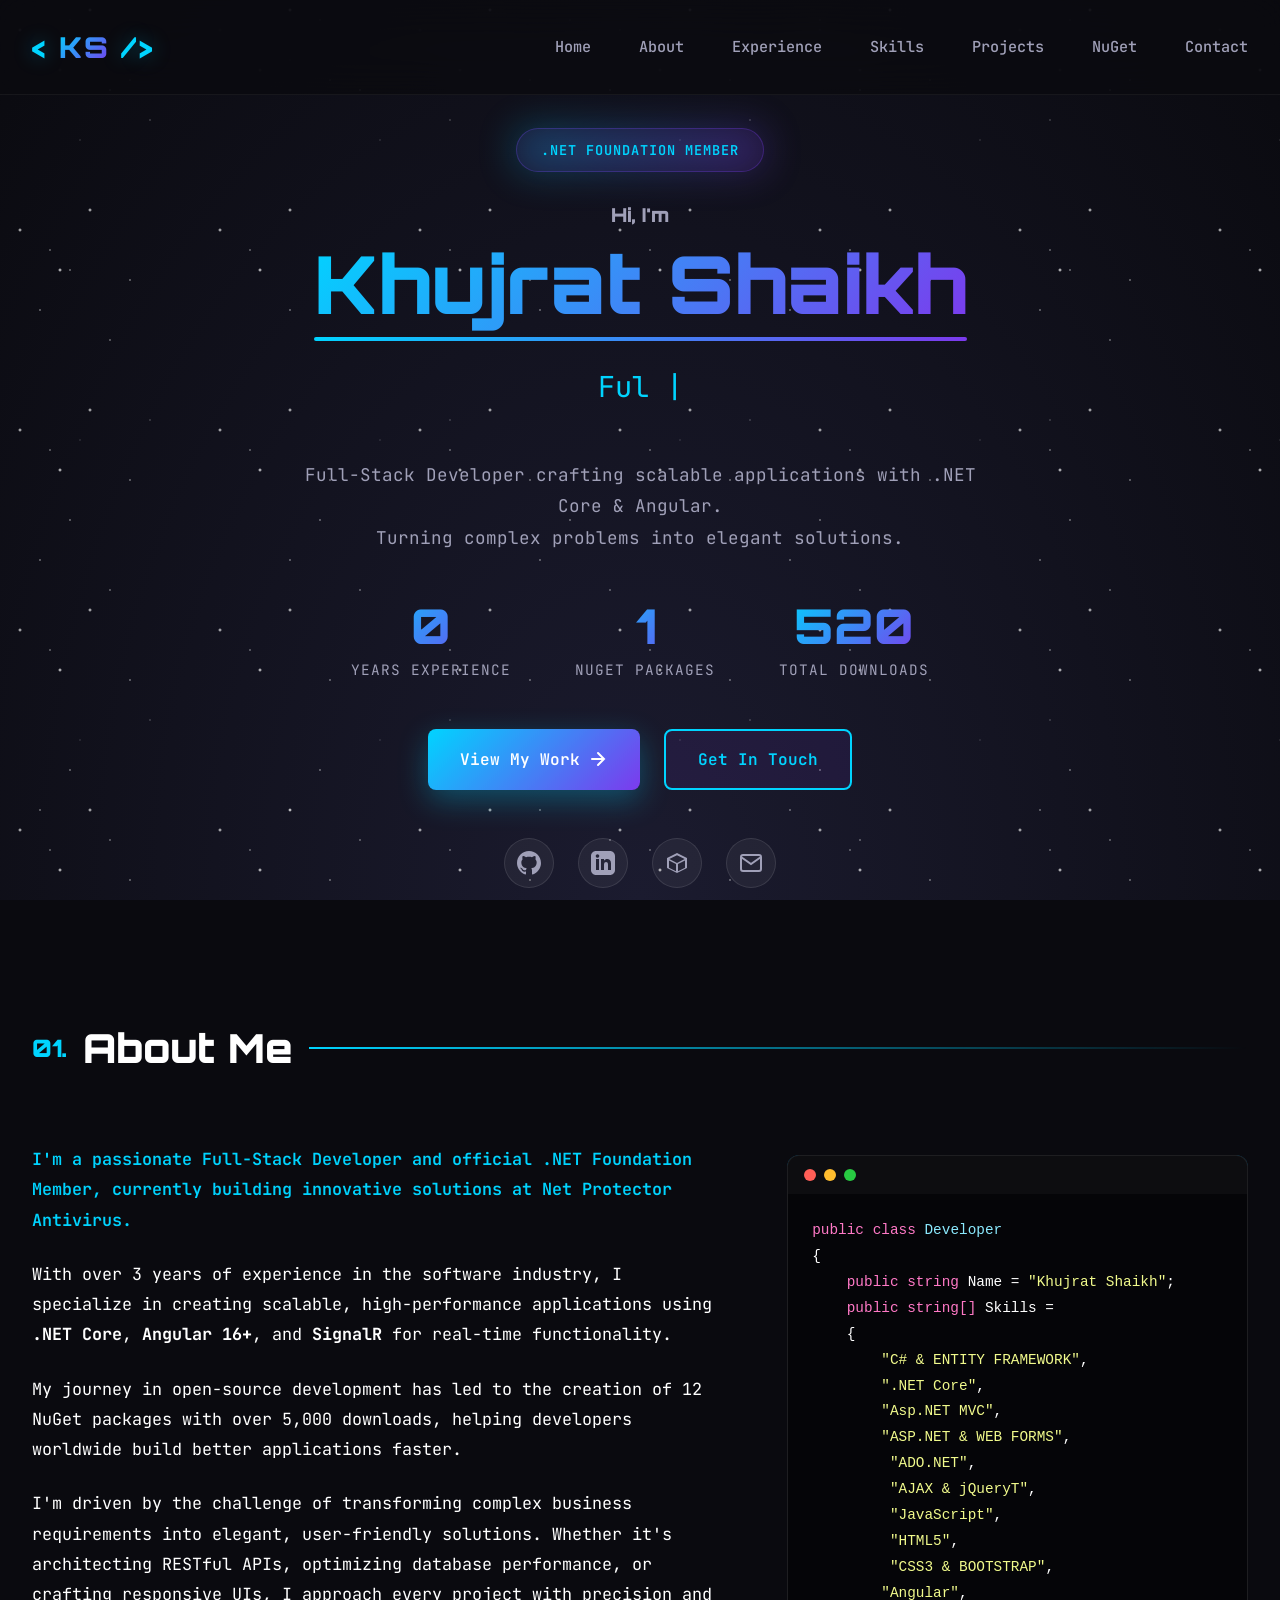
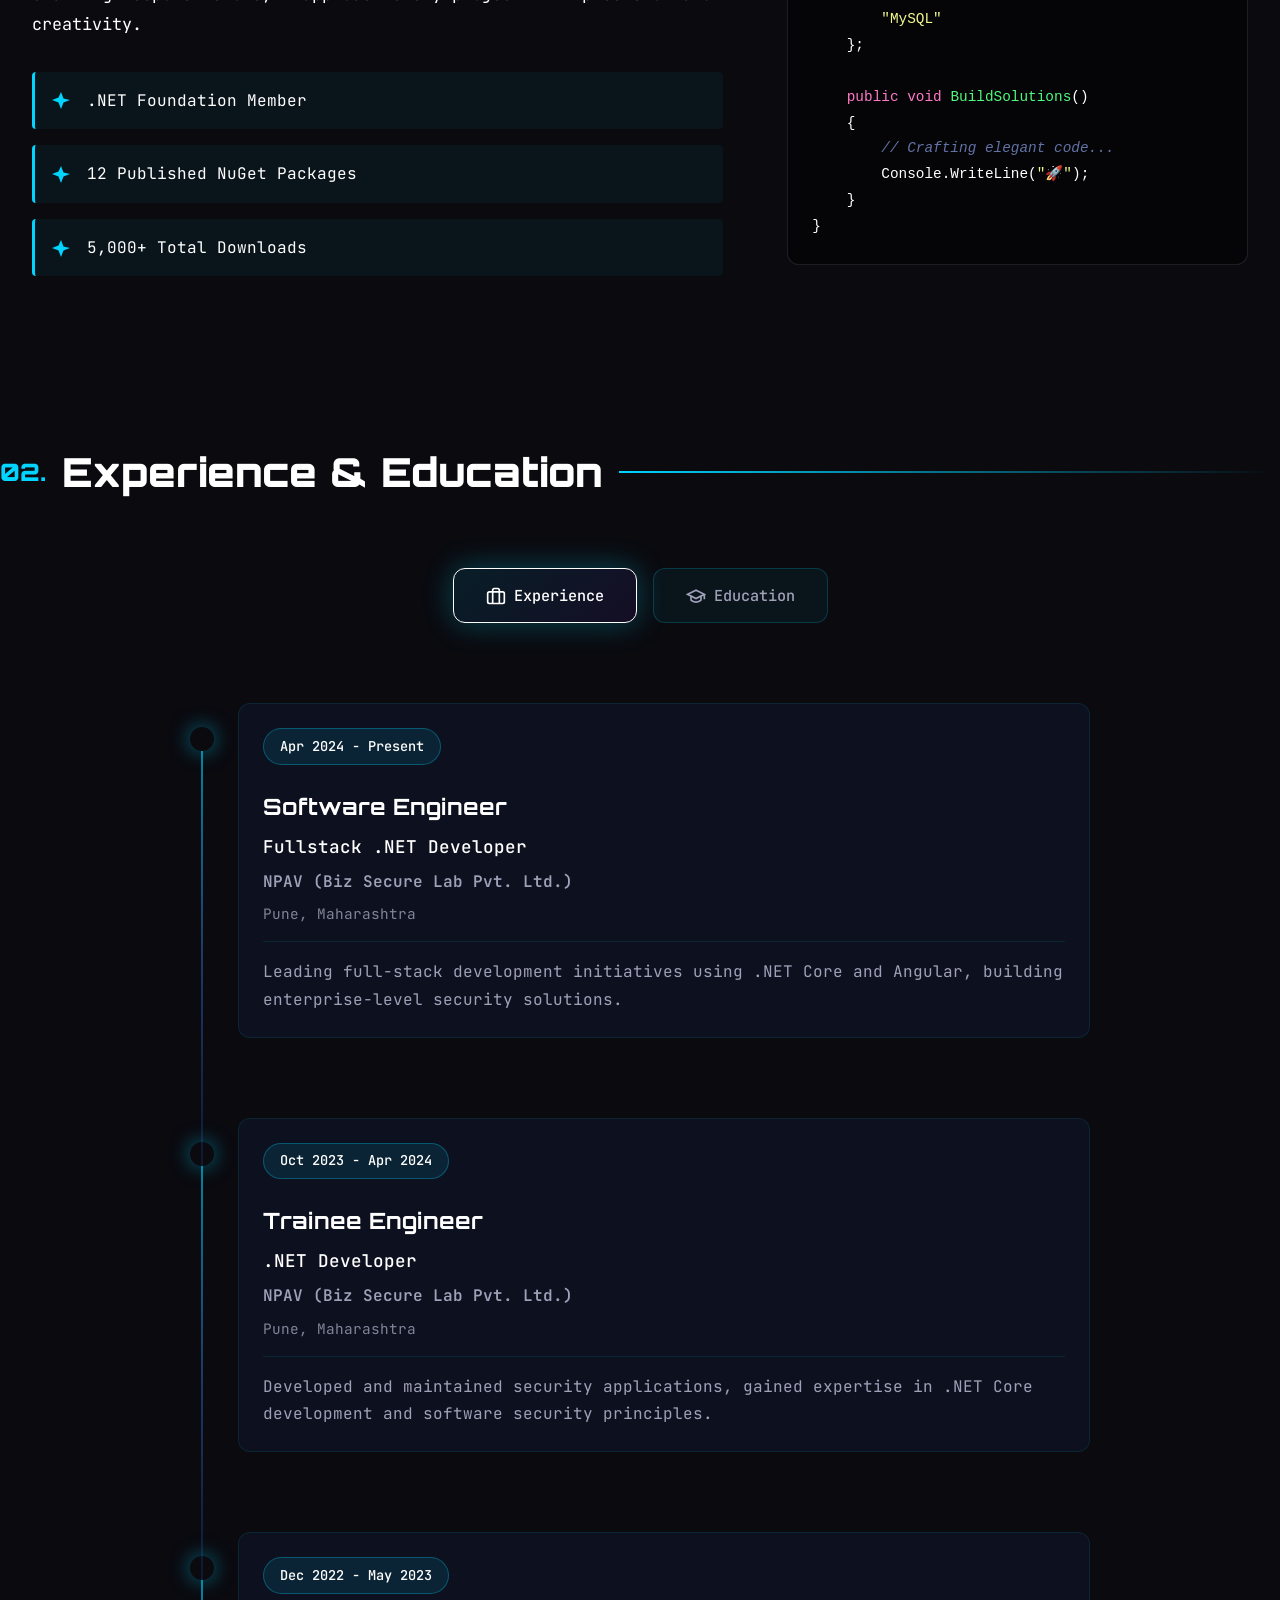
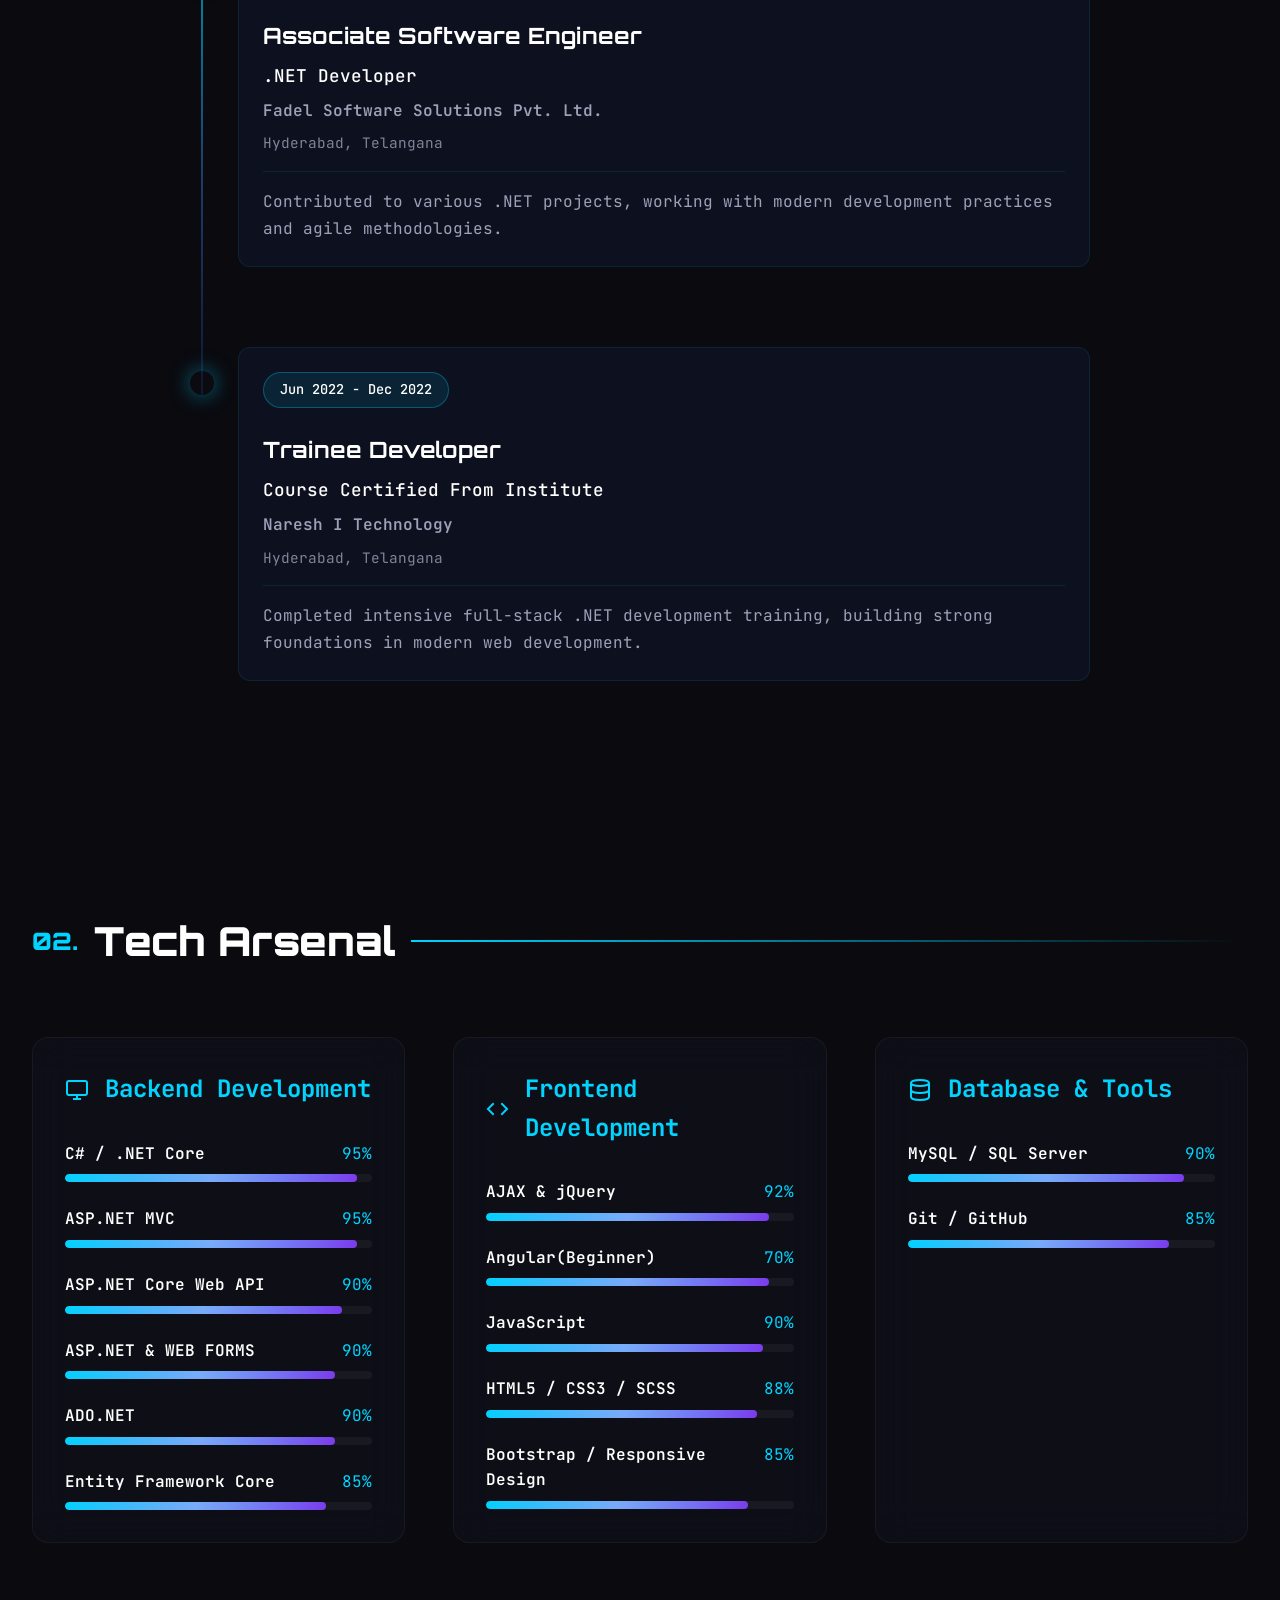
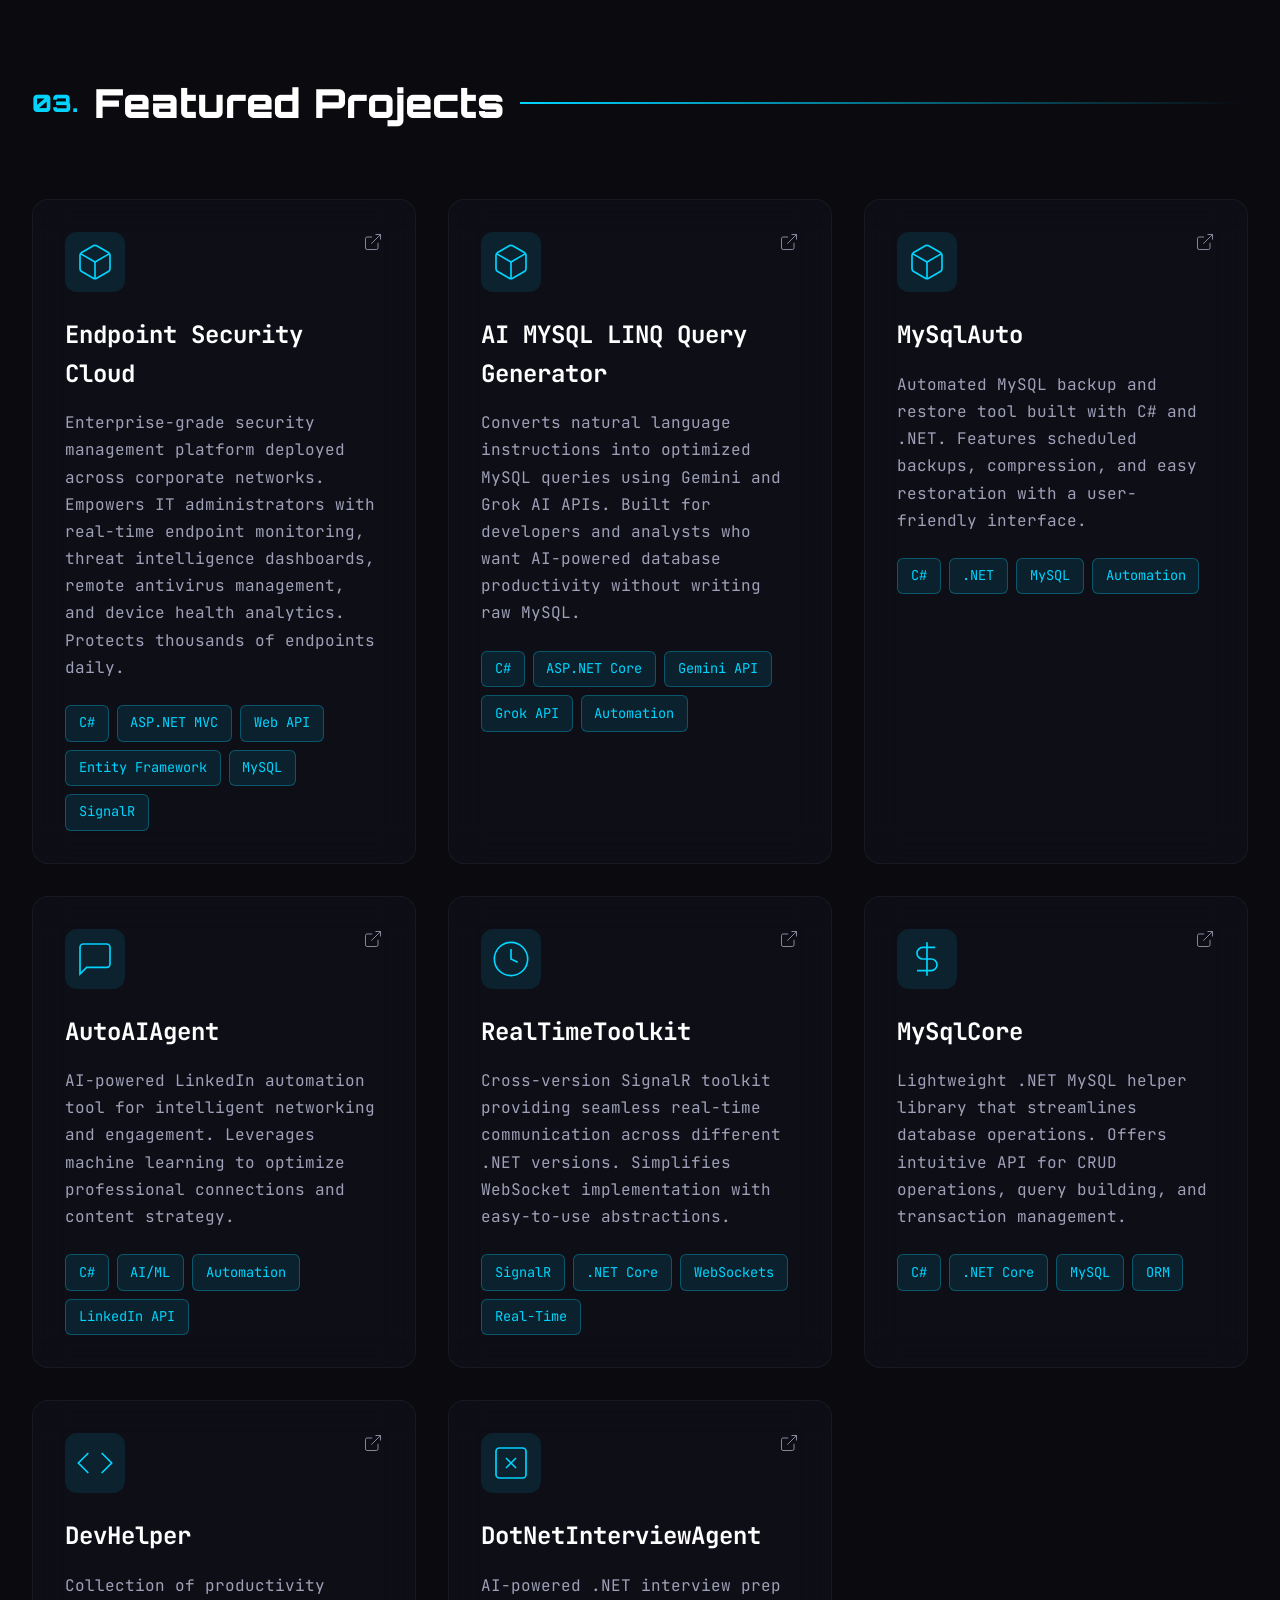
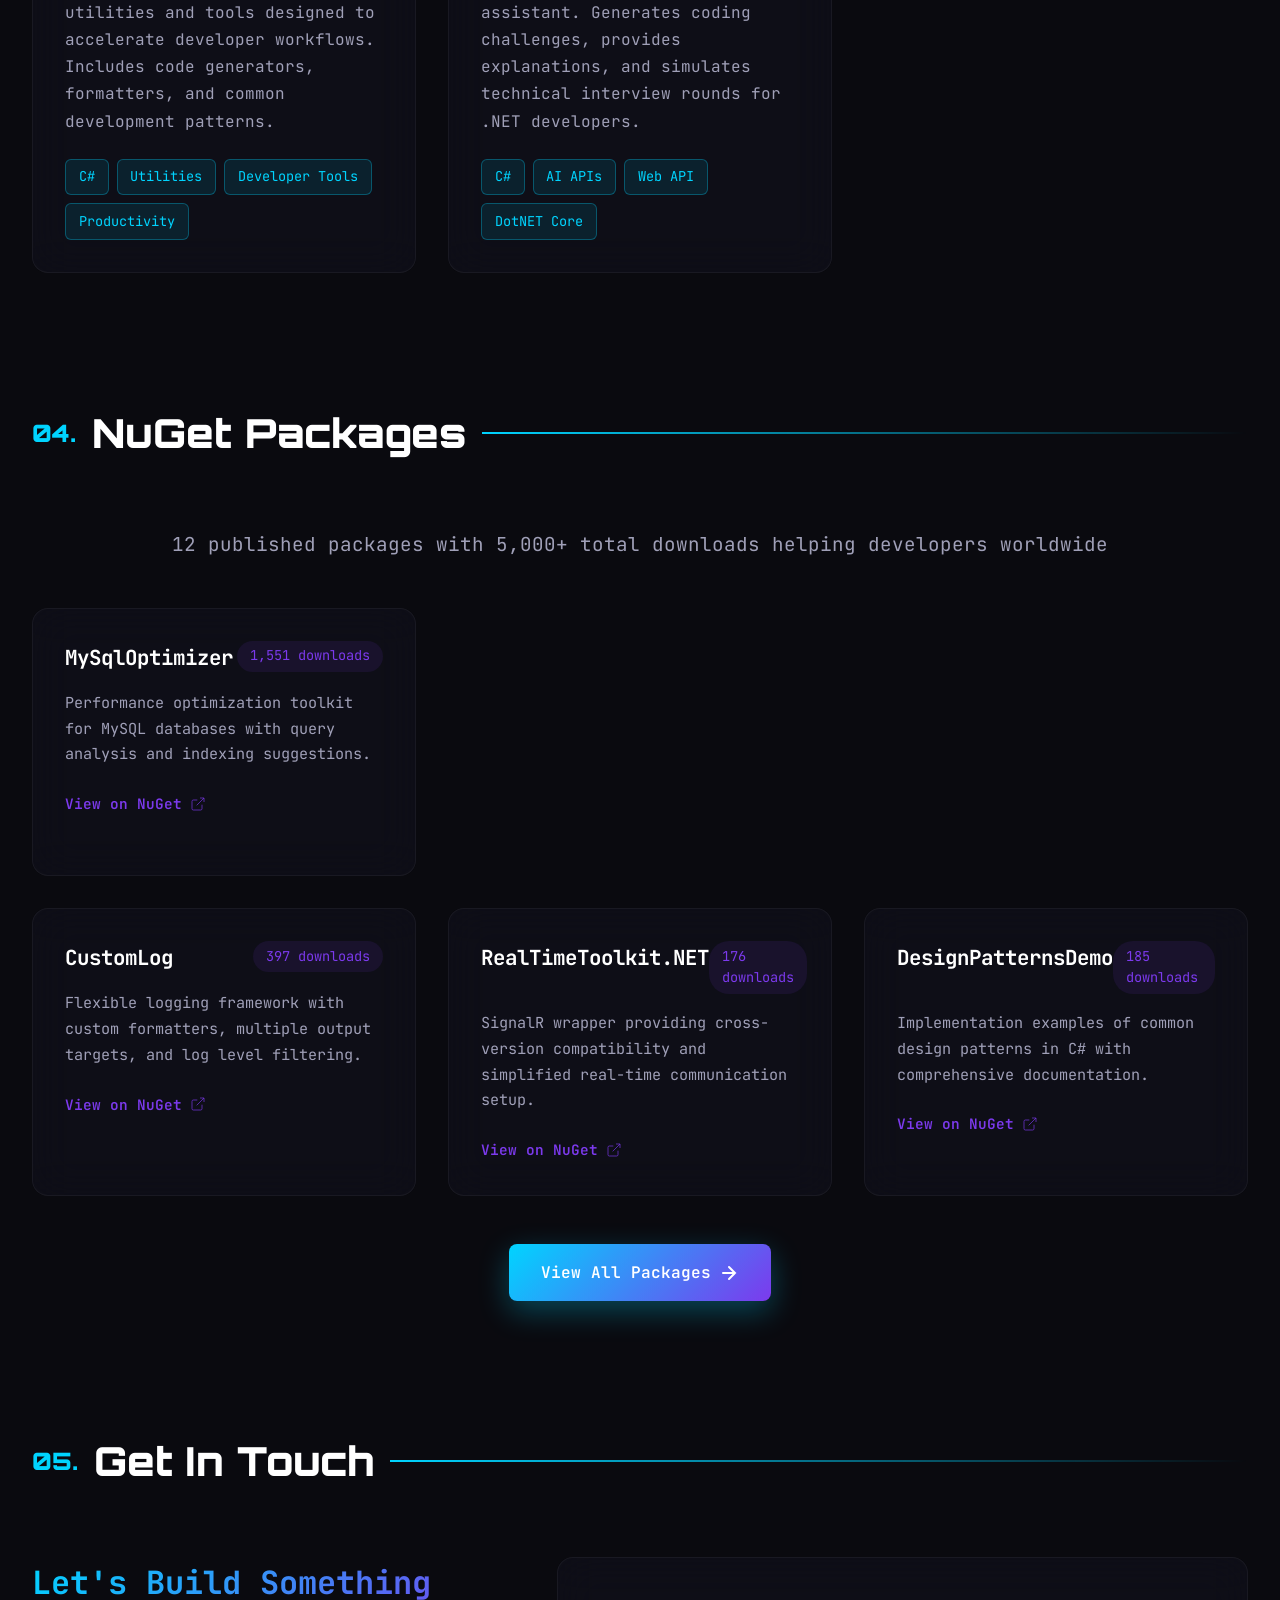
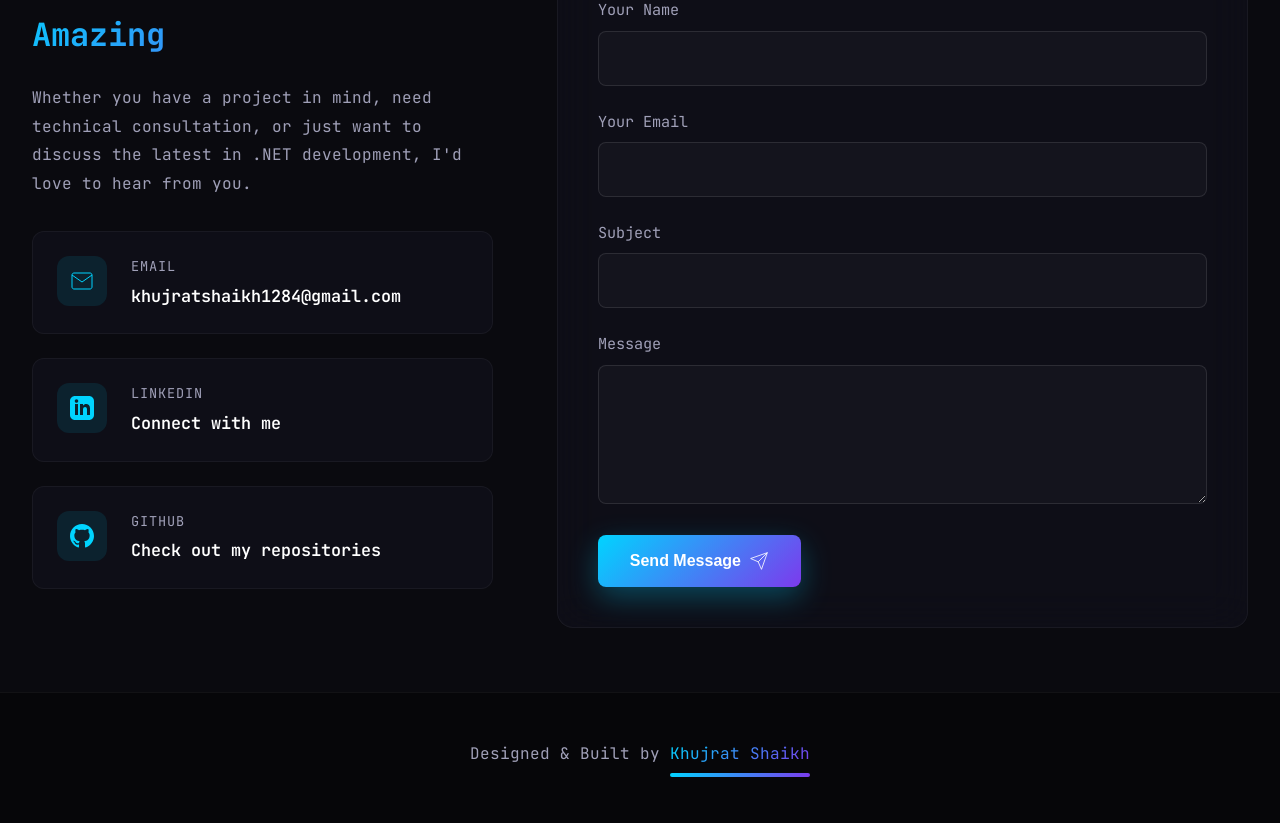
==== commit 1c7a821e: "added: index.html project title, description, and tags for AI MySQL LINQ Query Generator and DotNetI" ====
--- a/index.html
+++ b/index.html
@@ -116,11 +116,7 @@
                 </a>
             </div>
         </div>
-        <div class="scroll-indicator">
-            <div class="mouse">
-                <div class="wheel"></div>
-            </div>
-        </div>
+        <br>
     </section>
 
     <!-- About Section -->
@@ -563,6 +559,66 @@
             </h2>
             <div class="projects-grid">
                 <!-- Project 1 -->
+                    <div class="project-card">
+                    <div class="project-header">
+                        <div class="project-icon">
+                            <svg width="40" height="40" viewBox="0 0 24 24" fill="none" stroke="currentColor">
+                                <path d="M21 16V8a2 2 0 0 0-1-1.73l-7-4a2 2 0 0 0-2 0l-7 4A2 2 0 0 0 3 8v8a2 2 0 0 0 1 1.73l7 4a2 2 0 0 0 2 0l7-4A2 2 0 0 0 21 16z"/>
+                                <polyline points="3.27 6.96 12 12.01 20.73 6.96"/>
+                                <line x1="12" y1="22.08" x2="12" y2="12"/>
+                            </svg>
+                        </div>
+                        
+                        <a href="https://epsweb.adminconsole.net" target="_blank" class="project-link">
+                            <svg width="20" height="20" viewBox="0 0 24 24" fill="none" stroke="currentColor">
+                                <path d="M18 13v6a2 2 0 0 1-2 2H5a2 2 0 0 1-2-2V8a2 2 0 0 1 2-2h6"/>
+                                <polyline points="15 3 21 3 21 9"/>
+                                <line x1="10" y1="14" x2="21" y2="3"/>
+                            </svg>
+                        </a>
+                    </div>
+                    <h3 class="project-title">Endpoint Security Cloud</h3>
+                    <p class="project-description">
+                        Enterprise-grade security management platform deployed across corporate networks. Empowers IT administrators with real-time endpoint monitoring, threat intelligence dashboards, remote antivirus management, and device health analytics. Protects thousands of endpoints daily.
+                    <div class="project-tags">
+                        <span class="tag">C#</span>
+                        <span class="tag">ASP.NET MVC</span>
+                          <span class="tag">Web API</span>
+                            <span class="tag">Entity Framework</span>
+                        <span class="tag">MySQL</span>
+                        <span class="tag">SignalR</span>
+                    </div>
+
+                </div>
+                  <div class="project-card">
+                    <div class="project-header">
+                        <div class="project-icon">
+                            <svg width="40" height="40" viewBox="0 0 24 24" fill="none" stroke="currentColor">
+                                <path d="M21 16V8a2 2 0 0 0-1-1.73l-7-4a2 2 0 0 0-2 0l-7 4A2 2 0 0 0 3 8v8a2 2 0 0 0 1 1.73l7 4a2 2 0 0 0 2 0l7-4A2 2 0 0 0 21 16z"/>
+                                <polyline points="3.27 6.96 12 12.01 20.73 6.96"/>
+                                <line x1="12" y1="22.08" x2="12" y2="12"/>
+                            </svg>
+                        </div>
+                        <a href="https://github.com/khujrat17/MySqlAuto" target="_blank" class="project-link">
+                            <svg width="20" height="20" viewBox="0 0 24 24" fill="none" stroke="currentColor">
+                                <path d="M18 13v6a2 2 0 0 1-2 2H5a2 2 0 0 1-2-2V8a2 2 0 0 1 2-2h6"/>
+                                <polyline points="15 3 21 3 21 9"/>
+                                <line x1="10" y1="14" x2="21" y2="3"/>
+                            </svg>
+                        </a>
+                    </div>
+                    <h3 class="project-title">AI MYSQL LINQ Query Generator</h3>
+                    <p class="project-description">
+                        Converts natural language instructions into optimized MySQL queries using Gemini and Grok AI APIs. Built for developers and analysts who want AI-powered database productivity without writing raw MySQL.
+                    </p>
+                    <div class="project-tags">
+                        <span class="tag">C#</span>
+                        <span class="tag">ASP.NET Core</span>
+                        <span class="tag">Gemini API</span>
+                          <span class="tag">Grok API</span>
+                        <span class="tag">Automation</span>
+                    </div>
+                </div>
                 <div class="project-card">
                     <div class="project-header">
                         <div class="project-icon">
@@ -721,7 +777,7 @@
                                 <line x1="15" y1="9" x2="9" y2="15"/>
                             </svg>
                         </div>
-                        <a href="https://github.com/khujrat17/khujrat17" target="_blank" class="project-link">
+                        <a href="https://github.com/khujrat17/DotNetInterviewAgent" target="_blank" class="project-link">
                             <svg width="20" height="20" viewBox="0 0 24 24" fill="none" stroke="currentColor">
                                 <path d="M18 13v6a2 2 0 0 1-2 2H5a2 2 0 0 1-2-2V8a2 2 0 0 1 2-2h6"/>
                                 <polyline points="15 3 21 3 21 9"/>
@@ -729,16 +785,15 @@
                             </svg>
                         </a>
                     </div>
-                    <h3 class="project-title">Portfolio & GitHub Profile</h3>
+                    <h3 class="project-title">DotNetInterviewAgent</h3>
                     <p class="project-description">
-                        Personal portfolio website and GitHub profile showcase. 
-                        Features dynamic stats, animated components, and comprehensive project documentation.
+                        AI-powered .NET interview prep assistant. Generates coding challenges, provides explanations, and simulates technical interview rounds for .NET developers.
                     </p>
                     <div class="project-tags">
-                        <span class="tag">HTML/CSS</span>
-                        <span class="tag">JavaScript</span>
-                        <span class="tag">Responsive</span>
-                        <span class="tag">GitHub Pages</span>
+                        <span class="tag">C#</span>
+                        <span class="tag">AI APIs</span>
+                        <span class="tag">Web API</span>
+                        <span class="tag">DotNET Core</span>
                     </div>
                 </div>
             </div>
--- a/styles.css
+++ b/styles.css
@@ -55,34 +55,39 @@
 }
 
 .stars {
-    background-image: radial-gradient(2px 2px at 20px 30px, #eee, transparent), radial-gradient(2px 2px at 60px 70px, #fff, transparent), radial-gradient(1px 1px at 50px 50px, #eee, transparent), radial-gradient(1px 1px at 130px 80px, #fff, transparent), radial-gradient(2px 2px at 90px 10px, #eee, transparent);
+    background-image: 
+        radial-gradient(2px 2px at 20px 30px, #eee, transparent),
+        radial-gradient(2px 2px at 60px 70px, #fff, transparent),
+        radial-gradient(1px 1px at 50px 50px, #eee, transparent),
+        radial-gradient(1px 1px at 130px 80px, #fff, transparent),
+        radial-gradient(2px 2px at 90px 10px, #eee, transparent);
     background-repeat: repeat;
     background-size: 200px 200px;
     animation: animateStars 50s linear infinite;
 }
 
 .stars2 {
-    background-image: radial-gradient(1px 1px at 40px 60px, #fff, transparent), radial-gradient(1px 1px at 110px 90px, #eee, transparent), radial-gradient(1px 1px at 70px 20px, #fff, transparent);
+    background-image: 
+        radial-gradient(1px 1px at 40px 60px, #fff, transparent),
+        radial-gradient(1px 1px at 110px 90px, #eee, transparent),
+        radial-gradient(1px 1px at 70px 20px, #fff, transparent);
     background-repeat: repeat;
     background-size: 250px 250px;
     animation: animateStars 100s linear infinite;
 }
 
 .stars3 {
-    background-image: radial-gradient(1px 1px at 150px 120px, rgba(255,255,255,0.5), transparent), radial-gradient(1px 1px at 80px 140px, rgba(255,255,255,0.3), transparent);
+    background-image: 
+        radial-gradient(1px 1px at 150px 120px, rgba(255,255,255,0.5), transparent),
+        radial-gradient(1px 1px at 80px 140px, rgba(255,255,255,0.3), transparent);
     background-repeat: repeat;
     background-size: 300px 300px;
     animation: animateStars 150s linear infinite;
 }
 
 @keyframes animateStars {
-    from {
-        transform: translateY(0px);
-    }
-
-    to {
-        transform: translateY(-2000px);
-    }
+    from { transform: translateY(0px); }
+    to { transform: translateY(-2000px); }
 }
 
 #gridCanvas {
@@ -108,11 +113,11 @@
     transition: var(--transition);
 }
 
-    .navbar.scrolled {
-        padding: 1rem 0;
-        background: rgba(10, 10, 15, 0.95);
-        box-shadow: 0 10px 30px rgba(0, 0, 0, 0.5);
-    }
+.navbar.scrolled {
+    padding: 1rem 0;
+    background: rgba(10, 10, 15, 0.95);
+    box-shadow: 0 10px 30px rgba(0, 0, 0, 0.5);
+}
 
 .nav-container {
     max-width: 1400px;
@@ -157,24 +162,24 @@
     transition: var(--transition);
 }
 
-    .nav-link::before {
-        content: '';
-        position: absolute;
-        bottom: -5px;
-        left: 0;
-        width: 0;
-        height: 2px;
-        background: var(--gradient-primary);
-        transition: width 0.3s ease;
-    }
-
-    .nav-link:hover {
-        color: var(--primary-color);
-    }
-
-        .nav-link:hover::before {
-            width: 100%;
-        }
+.nav-link::before {
+    content: '';
+    position: absolute;
+    bottom: -5px;
+    left: 0;
+    width: 0;
+    height: 2px;
+    background: var(--gradient-primary);
+    transition: width 0.3s ease;
+}
+
+.nav-link:hover {
+    color: var(--primary-color);
+}
+
+.nav-link:hover::before {
+    width: 100%;
+}
 
 .hamburger {
     display: none;
@@ -183,12 +188,12 @@
     cursor: pointer;
 }
 
-    .hamburger span {
-        width: 25px;
-        height: 2px;
-        background: var(--primary-color);
-        transition: var(--transition);
-    }
+.hamburger span {
+    width: 25px;
+    height: 2px;
+    background: var(--primary-color);
+    transition: var(--transition);
+}
 
 /* ===== HERO SECTION ===== */
 .hero {
@@ -268,16 +273,16 @@
     display: inline-block;
 }
 
-    .gradient-text::after {
-        content: '';
-        position: absolute;
-        bottom: -10px;
-        left: 0;
-        width: 100%;
-        height: 4px;
-        background: var(--gradient-primary);
-        border-radius: 2px;
-    }
+.gradient-text::after {
+    content: '';
+    position: absolute;
+    bottom: -10px;
+    left: 0;
+    width: 100%;
+    height: 4px;
+    background: var(--gradient-primary);
+    border-radius: 2px;
+}
 
 .typing-wrapper {
     min-height: 80px;
@@ -304,13 +309,8 @@
 }
 
 @keyframes blink {
-    0%, 50% {
-        opacity: 1;
-    }
-
-    51%, 100% {
-        opacity: 0;
-    }
+    0%, 50% { opacity: 1; }
+    51%, 100% { opacity: 0; }
 }
 
 .hero-description {
@@ -384,25 +384,25 @@
     box-shadow: 0 10px 30px rgba(0, 212, 255, 0.3);
 }
 
-    .btn-primary::before {
-        content: '';
-        position: absolute;
-        top: 0;
-        left: -100%;
-        width: 100%;
-        height: 100%;
-        background: linear-gradient(90deg, transparent, rgba(255,255,255,0.2), transparent);
-        transition: left 0.5s ease;
-    }
-
-    .btn-primary:hover::before {
-        left: 100%;
-    }
-
-    .btn-primary:hover {
-        transform: translateY(-3px);
-        box-shadow: 0 15px 40px rgba(0, 212, 255, 0.5);
-    }
+.btn-primary::before {
+    content: '';
+    position: absolute;
+    top: 0;
+    left: -100%;
+    width: 100%;
+    height: 100%;
+    background: linear-gradient(90deg, transparent, rgba(255,255,255,0.2), transparent);
+    transition: left 0.5s ease;
+}
+
+.btn-primary:hover::before {
+    left: 100%;
+}
+
+.btn-primary:hover {
+    transform: translateY(-3px);
+    box-shadow: 0 15px 40px rgba(0, 212, 255, 0.5);
+}
 
 .btn-secondary {
     background: rgba(124, 58, 237, 0.1);
@@ -410,10 +410,10 @@
     border: 2px solid var(--primary-color);
 }
 
-    .btn-secondary:hover {
-        background: rgba(124, 58, 237, 0.2);
-        transform: translateY(-3px);
-    }
+.btn-secondary:hover {
+    background: rgba(124, 58, 237, 0.2);
+    transform: translateY(-3px);
+}
 
 /* ===== SOCIAL LINKS ===== */
 .social-links {
@@ -436,13 +436,13 @@
     transition: var(--transition);
 }
 
-    .social-icon:hover {
-        background: var(--gradient-primary);
-        border-color: transparent;
-        color: var(--text-primary);
-        transform: translateY(-5px);
-        box-shadow: 0 10px 30px var(--glow-color);
-    }
+.social-icon:hover {
+    background: var(--gradient-primary);
+    border-color: transparent;
+    color: var(--text-primary);
+    transform: translateY(-5px);
+    box-shadow: 0 10px 30px var(--glow-color);
+}
 
 /* ===== SCROLL INDICATOR ===== */
 .scroll-indicator {
@@ -474,15 +474,8 @@
 }
 
 @keyframes scroll {
-    0% {
-        opacity: 1;
-        transform: translateX(-50%) translateY(0);
-    }
-
-    100% {
-        opacity: 0;
-        transform: translateX(-50%) translateY(20px);
-    }
+    0% { opacity: 1; transform: translateX(-50%) translateY(0); }
+    100% { opacity: 0; transform: translateX(-50%) translateY(20px); }
 }
 
 /* ===== SECTIONS ===== */
@@ -566,9 +559,9 @@
     border-radius: 4px;
 }
 
-    .highlight-item svg {
-        color: var(--primary-color);
-    }
+.highlight-item svg {
+    color: var(--primary-color);
+}
 
 .image-wrapper {
     position: relative;
@@ -588,9 +581,7 @@
 }
 
 @keyframes rotate {
-    100% {
-        transform: rotate(360deg);
-    }
+    100% { transform: rotate(360deg); }
 }
 
 .code-snippet {
@@ -615,17 +606,9 @@
     border-radius: 50%;
 }
 
-    .code-dot.red {
-        background: #ff5f57;
-    }
-
-    .code-dot.yellow {
-        background: #ffbd2e;
-    }
-
-    .code-dot.green {
-        background: #28ca42;
-    }
+.code-dot.red { background: #ff5f57; }
+.code-dot.yellow { background: #ffbd2e; }
+.code-dot.green { background: #28ca42; }
 
 .code-content {
     padding: 1.5rem;
@@ -634,26 +617,11 @@
     overflow-x: auto;
 }
 
-.code-keyword {
-    color: #ff79c6;
-}
-
-.code-class {
-    color: #8be9fd;
-}
-
-.code-string {
-    color: #f1fa8c;
-}
-
-.code-method {
-    color: #50fa7b;
-}
-
-.code-comment {
-    color: #6272a4;
-    font-style: italic;
-}
+.code-keyword { color: #ff79c6; }
+.code-class { color: #8be9fd; }
+.code-string { color: #f1fa8c; }
+.code-method { color: #50fa7b; }
+.code-comment { color: #6272a4; font-style: italic; }
 
 
 /* ===== EXPERIENCE & EDUCATION SECTION ===== */
@@ -688,40 +656,40 @@
     overflow: hidden;
 }
 
-    .tab-btn::before {
-        content: '';
-        position: absolute;
-        top: 50%;
-        left: 50%;
-        width: 0;
-        height: 0;
-        border-radius: 50%;
-        background: radial-gradient(circle, rgba(0, 212, 255, 0.1) 0%, transparent 70%);
-        transform: translate(-50%, -50%);
-        transition: width 0.4s ease, height 0.4s ease;
-    }
-
-    .tab-btn:hover::before {
-        width: 300px;
-        height: 300px;
-    }
-
-    .tab-btn svg {
-        stroke-width: 2;
-    }
-
-    .tab-btn:hover {
-        border-color: var(--accent-cyan);
-        color: var(--text-primary);
-        transform: translateY(-2px);
-    }
-
-    .tab-btn.active {
-        background: linear-gradient(135deg, rgba(0, 212, 255, 0.1) 0%, rgba(124, 58, 237, 0.1) 100%);
-        border-color: var(--accent-cyan);
-        color: var(--text-primary);
-        box-shadow: 0 0 30px rgba(0, 212, 255, 0.3);
-    }
+.tab-btn::before {
+    content: '';
+    position: absolute;
+    top: 50%;
+    left: 50%;
+    width: 0;
+    height: 0;
+    border-radius: 50%;
+    background: radial-gradient(circle, rgba(0, 212, 255, 0.1) 0%, transparent 70%);
+    transform: translate(-50%, -50%);
+    transition: width 0.4s ease, height 0.4s ease;
+}
+
+.tab-btn:hover::before {
+    width: 300px;
+    height: 300px;
+}
+
+.tab-btn svg {
+    stroke-width: 2;
+}
+
+.tab-btn:hover {
+    border-color: var(--accent-cyan);
+    color: var(--text-primary);
+    transform: translateY(-2px);
+}
+
+.tab-btn.active {
+    background: linear-gradient(135deg, rgba(0, 212, 255, 0.1) 0%, rgba(124, 58, 237, 0.1) 100%);
+    border-color: var(--accent-cyan);
+    color: var(--text-primary);
+    box-shadow: 0 0 30px rgba(0, 212, 255, 0.3);
+}
 
 .tab-content {
     margin-top: 3rem;
@@ -733,26 +701,24 @@
     animation: fadeIn 0.5s ease forwards;
 }
 
-    .tab-pane.show {
-        display: block;
-    }
-
-    .tab-pane.active {
-        display: block;
-    }
+.tab-pane.show {
+    display: block;
+}
+
+.tab-pane.active {
+    display: block;
+}
 
 @keyframes fadeIn {
     from {
         opacity: 0;
         transform: translateY(20px);
     }
-
     to {
         opacity: 1;
         transform: translateY(0);
     }
 }
-
 .timeline-grid {
     display: grid;
     gap: 3rem;
@@ -767,20 +733,24 @@
     padding-bottom: 2rem;
 }
 
-    .timeline-item::before {
-        content: '';
-        position: absolute;
-        left: 0.7rem;
-        top: 3rem;
-        width: 2px;
-        height: calc(100% + 3rem);
-        background: linear-gradient(180deg, rgba(0, 212, 255, 0.6) 0%, rgba(59, 130, 246, 0.4) 50%, rgba(30, 58, 138, 0.3) 100% );
-        z-index: 0;
-    }
-
-    .timeline-item:last-child::before {
-        display: none;
-    }
+.timeline-item::before {
+    content: '';
+    position: absolute;
+    left: 0.7rem;
+    top: 3rem;
+    width: 2px;
+    height: calc(100% + 3rem);
+    background: linear-gradient(180deg, 
+        rgba(0, 212, 255, 0.6) 0%, 
+        rgba(59, 130, 246, 0.4) 50%,
+        rgba(30, 58, 138, 0.3) 100%
+    );
+    z-index: 0;
+}
+
+.timeline-item:last-child::before {
+    display: none;
+}
 
 .timeline-marker {
     position: absolute;
@@ -799,7 +769,6 @@
     0%, 100% {
         box-shadow: 0 0 20px rgba(0, 212, 255, 0.5);
     }
-
     50% {
         box-shadow: 0 0 30px rgba(0, 212, 255, 0.8);
     }
@@ -815,29 +784,28 @@
     overflow: hidden;
 }
 
-    .timeline-content::before {
-        content: '';
-        position: absolute;
-        top: 0;
-        left: 0;
-        right: 0;
-        height: 3px;
-        background: linear-gradient(90deg, var(--accent-cyan) 0%, var(--accent-purple) 100%);
-        transform: scaleX(0);
-        transform-origin: left;
-        transition: transform 0.3s ease;
-    }
-
-    .timeline-content:hover::before {
-        transform: scaleX(1);
-    }
-
-    .timeline-content:hover {
-        border-color: var(--accent-cyan);
-        transform: translateX(5px);
-        box-shadow: 0 10px 40px rgba(0, 212, 255, 0.2);
-    }
-
+.timeline-content::before {
+    content: '';
+    position: absolute;
+    top: 0;
+    left: 0;
+    right: 0;
+    height: 3px;
+    background: linear-gradient(90deg, var(--accent-cyan) 0%, var(--accent-purple) 100%);
+    transform: scaleX(0);
+    transform-origin: left;
+    transition: transform 0.3s ease;
+}
+
+.timeline-content:hover::before {
+    transform: scaleX(1);
+}
+
+.timeline-content:hover {
+    border-color: var(--accent-cyan);
+    transform: translateX(5px);
+    box-shadow: 0 10px 40px rgba(0, 212, 255, 0.2);
+}
 .timeline-date {
     display: inline-block;
     padding: 0.4rem 1rem;
@@ -899,20 +867,15 @@
     border-top: 1px solid rgba(0, 212, 255, 0.1);
 }
 
-    .timeline-description p {
-        color: var(--text-secondary);
-        line-height: 1.7;
-        margin: 0;
-    }
+.timeline-description p {
+    color: var(--text-secondary);
+    line-height: 1.7;
+    margin: 0;
+}
 
 @keyframes pulse {
-    0%, 100% {
-        opacity: 0.3;
-    }
-
-    50% {
-        opacity: 0.6;
-    }
+    0%, 100% { opacity: 0.3; }
+    50% { opacity: 0.6; }
 }
 
 /* ===== RESPONSIVE DESIGN ===== */
@@ -920,12 +883,12 @@
     .hero-title {
         font-size: 3.5rem;
     }
-
+    
     .about-content,
     .contact-content {
         grid-template-columns: 1fr;
     }
-
+    
     .projects-grid,
     .packages-grid {
         grid-template-columns: repeat(auto-fit, minmax(280px, 1fr));
@@ -945,58 +908,58 @@
         transition: left 0.3s ease;
         border-top: 1px solid rgba(255, 255, 255, 0.05);
     }
-
-        .nav-menu.active {
-            left: 0;
-        }
-
+    
+    .nav-menu.active {
+        left: 0;
+    }
+    
     .hamburger {
         display: flex;
     }
-
+    
     .hero-title {
         font-size: 2.5rem;
     }
-
+    
     .hero-subtitle {
         font-size: 1.3rem;
     }
-
+    
     .hero-stats {
         flex-direction: column;
         gap: 2rem;
     }
-
+    
     .hero-cta {
         flex-direction: column;
     }
-
+    
     .section-title {
         flex-wrap: wrap;
     }
-
+    
     .title-text {
         font-size: 2rem;
     }
-
+    
     .skills-grid {
         grid-template-columns: 1fr;
     }
-
+    
     /* Timeline responsive */
     .timeline-item {
         padding-left: 2rem;
     }
-
+    
     .tab-btn {
         padding: 0.8rem 1.5rem;
         font-size: 0.85rem;
     }
-
+    
     .timeline-title {
         font-size: 1.2rem;
     }
-
+    
     .timeline-subtitle {
         font-size: 1rem;
     }
@@ -1006,11 +969,11 @@
     .hero-title {
         font-size: 2rem;
     }
-
+    
     .stat-number {
         font-size: 2rem;
     }
-
+    
     .projects-grid,
     .packages-grid {
         grid-template-columns: 1fr;
@@ -1034,11 +997,11 @@
     transition: var(--transition);
 }
 
-    .skill-category:hover {
-        transform: translateY(-10px);
-        border-color: var(--primary-color);
-        box-shadow: 0 20px 60px rgba(0, 212, 255, 0.2);
-    }
+.skill-category:hover {
+    transform: translateY(-10px);
+    border-color: var(--primary-color);
+    box-shadow: 0 20px 60px rgba(0, 212, 255, 0.2);
+}
 
 .category-title {
     display: flex;
@@ -1049,9 +1012,9 @@
     color: var(--primary-color);
 }
 
-    .category-title svg {
-        stroke-width: 2;
-    }
+.category-title svg {
+    stroke-width: 2;
+}
 
 .skills-list {
     display: flex;
@@ -1095,25 +1058,20 @@
     position: relative;
 }
 
-    .skill-progress::after {
-        content: '';
-        position: absolute;
-        top: 0;
-        left: 0;
-        width: 100%;
-        height: 100%;
-        background: linear-gradient(90deg, transparent, rgba(255,255,255,0.3), transparent);
-        animation: shimmer 2s infinite;
-    }
+.skill-progress::after {
+    content: '';
+    position: absolute;
+    top: 0;
+    left: 0;
+    width: 100%;
+    height: 100%;
+    background: linear-gradient(90deg, transparent, rgba(255,255,255,0.3), transparent);
+    animation: shimmer 2s infinite;
+}
 
 @keyframes shimmer {
-    0% {
-        transform: translateX(-100%);
-    }
-
-    100% {
-        transform: translateX(100%);
-    }
+    0% { transform: translateX(-100%); }
+    100% { transform: translateX(100%); }
 }
 
 /* ===== PROJECTS SECTION ===== */
@@ -1134,27 +1092,27 @@
     overflow: hidden;
 }
 
-    .project-card::before {
-        content: '';
-        position: absolute;
-        top: 0;
-        left: 0;
-        width: 100%;
-        height: 100%;
-        background: var(--gradient-primary);
-        opacity: 0;
-        transition: opacity 0.3s ease;
-    }
-
-    .project-card:hover::before {
-        opacity: 0.05;
-    }
-
-    .project-card:hover {
-        transform: translateY(-10px);
-        border-color: var(--primary-color);
-        box-shadow: 0 20px 60px rgba(0, 212, 255, 0.2);
-    }
+.project-card::before {
+    content: '';
+    position: absolute;
+    top: 0;
+    left: 0;
+    width: 100%;
+    height: 100%;
+    background: var(--gradient-primary);
+    opacity: 0;
+    transition: opacity 0.3s ease;
+}
+
+.project-card:hover::before {
+    opacity: 0.05;
+}
+
+.project-card:hover {
+    transform: translateY(-10px);
+    border-color: var(--primary-color);
+    box-shadow: 0 20px 60px rgba(0, 212, 255, 0.2);
+}
 
 .project-header {
     display: flex;
@@ -1179,10 +1137,10 @@
     transition: var(--transition);
 }
 
-    .project-link:hover {
-        color: var(--primary-color);
-        transform: scale(1.1);
-    }
+.project-link:hover {
+    color: var(--primary-color);
+    transform: scale(1.1);
+}
 
 .project-title {
     font-size: 1.5rem;
@@ -1229,11 +1187,11 @@
     transition: var(--transition);
 }
 
-    .package-card:hover {
-        transform: translateY(-10px);
-        border-color: var(--secondary-color);
-        box-shadow: 0 20px 60px rgba(124, 58, 237, 0.2);
-    }
+.package-card:hover {
+    transform: translateY(-10px);
+    border-color: var(--secondary-color);
+    box-shadow: 0 20px 60px rgba(124, 58, 237, 0.2);
+}
 
 .package-header {
     display: flex;
@@ -1274,10 +1232,10 @@
     transition: var(--transition);
 }
 
-    .package-link:hover {
-        color: var(--primary-color);
-        gap: 0.8rem;
-    }
+.package-link:hover {
+    color: var(--primary-color);
+    gap: 0.8rem;
+}
 
 .packages-cta {
     text-align: center;
@@ -1323,11 +1281,11 @@
     transition: var(--transition);
 }
 
-    .contact-method:hover {
-        border-color: var(--primary-color);
-        transform: translateX(10px);
-        box-shadow: 0 10px 40px rgba(0, 212, 255, 0.2);
-    }
+.contact-method:hover {
+    border-color: var(--primary-color);
+    transform: translateX(10px);
+    box-shadow: 0 10px 40px rgba(0, 212, 255, 0.2);
+}
 
 .method-icon {
     width: 50px;
@@ -1373,36 +1331,36 @@
     margin-bottom: 1.5rem;
 }
 
-    .form-group label {
-        display: block;
-        margin-bottom: 0.5rem;
-        color: var(--text-secondary);
-        font-size: 0.95rem;
-    }
-
-    .form-group input,
-    .form-group textarea {
-        width: 100%;
-        padding: 1rem;
-        background: rgba(255, 255, 255, 0.03);
-        border: 1px solid rgba(255, 255, 255, 0.1);
-        border-radius: 8px;
-        color: var(--text-primary);
-        font-family: 'JetBrains Mono', monospace;
-        font-size: 1rem;
-        transition: var(--transition);
-    }
-
-        .form-group input:focus,
-        .form-group textarea:focus {
-            outline: none;
-            border-color: var(--primary-color);
-            box-shadow: 0 0 20px rgba(0, 212, 255, 0.2);
-        }
-
-    .form-group textarea {
-        resize: vertical;
-    }
+.form-group label {
+    display: block;
+    margin-bottom: 0.5rem;
+    color: var(--text-secondary);
+    font-size: 0.95rem;
+}
+
+.form-group input,
+.form-group textarea {
+    width: 100%;
+    padding: 1rem;
+    background: rgba(255, 255, 255, 0.03);
+    border: 1px solid rgba(255, 255, 255, 0.1);
+    border-radius: 8px;
+    color: var(--text-primary);
+    font-family: 'JetBrains Mono', monospace;
+    font-size: 1rem;
+    transition: var(--transition);
+}
+
+.form-group input:focus,
+.form-group textarea:focus {
+    outline: none;
+    border-color: var(--primary-color);
+    box-shadow: 0 0 20px rgba(0, 212, 255, 0.2);
+}
+
+.form-group textarea {
+    resize: vertical;
+}
 
 /* ===== FOOTER ===== */
 .footer {
@@ -1433,7 +1391,6 @@
         opacity: 0;
         transform: translateY(30px);
     }
-
     to {
         opacity: 1;
         transform: translateY(0);
@@ -1441,13 +1398,8 @@
 }
 
 @keyframes pulse {
-    0%, 100% {
-        opacity: 0.3;
-    }
-
-    50% {
-        opacity: 0.6;
-    }
+    0%, 100% { opacity: 0.3; }
+    50% { opacity: 0.6; }
 }
 
 /* ===== RESPONSIVE DESIGN ===== */
@@ -1455,12 +1407,12 @@
     .hero-title {
         font-size: 3.5rem;
     }
-
+    
     .about-content,
     .contact-content {
         grid-template-columns: 1fr;
     }
-
+    
     .projects-grid,
     .packages-grid {
         grid-template-columns: repeat(auto-fit, minmax(280px, 1fr));
@@ -1480,40 +1432,40 @@
         transition: left 0.3s ease;
         border-top: 1px solid rgba(255, 255, 255, 0.05);
     }
-
-        .nav-menu.active {
-            left: 0;
-        }
-
+    
+    .nav-menu.active {
+        left: 0;
+    }
+    
     .hamburger {
         display: flex;
     }
-
+    
     .hero-title {
         font-size: 2.5rem;
     }
-
+    
     .hero-subtitle {
         font-size: 1.3rem;
     }
-
+    
     .hero-stats {
         flex-direction: column;
         gap: 2rem;
     }
-
+    
     .hero-cta {
         flex-direction: column;
     }
-
+    
     .section-title {
         flex-wrap: wrap;
     }
-
+    
     .title-text {
         font-size: 2rem;
     }
-
+    
     .skills-grid {
         grid-template-columns: 1fr;
     }
@@ -1523,11 +1475,11 @@
     .hero-title {
         font-size: 2rem;
     }
-
+    
     .stat-number {
         font-size: 2rem;
     }
-
+    
     .projects-grid,
     .packages-grid {
         grid-template-columns: 1fr;
